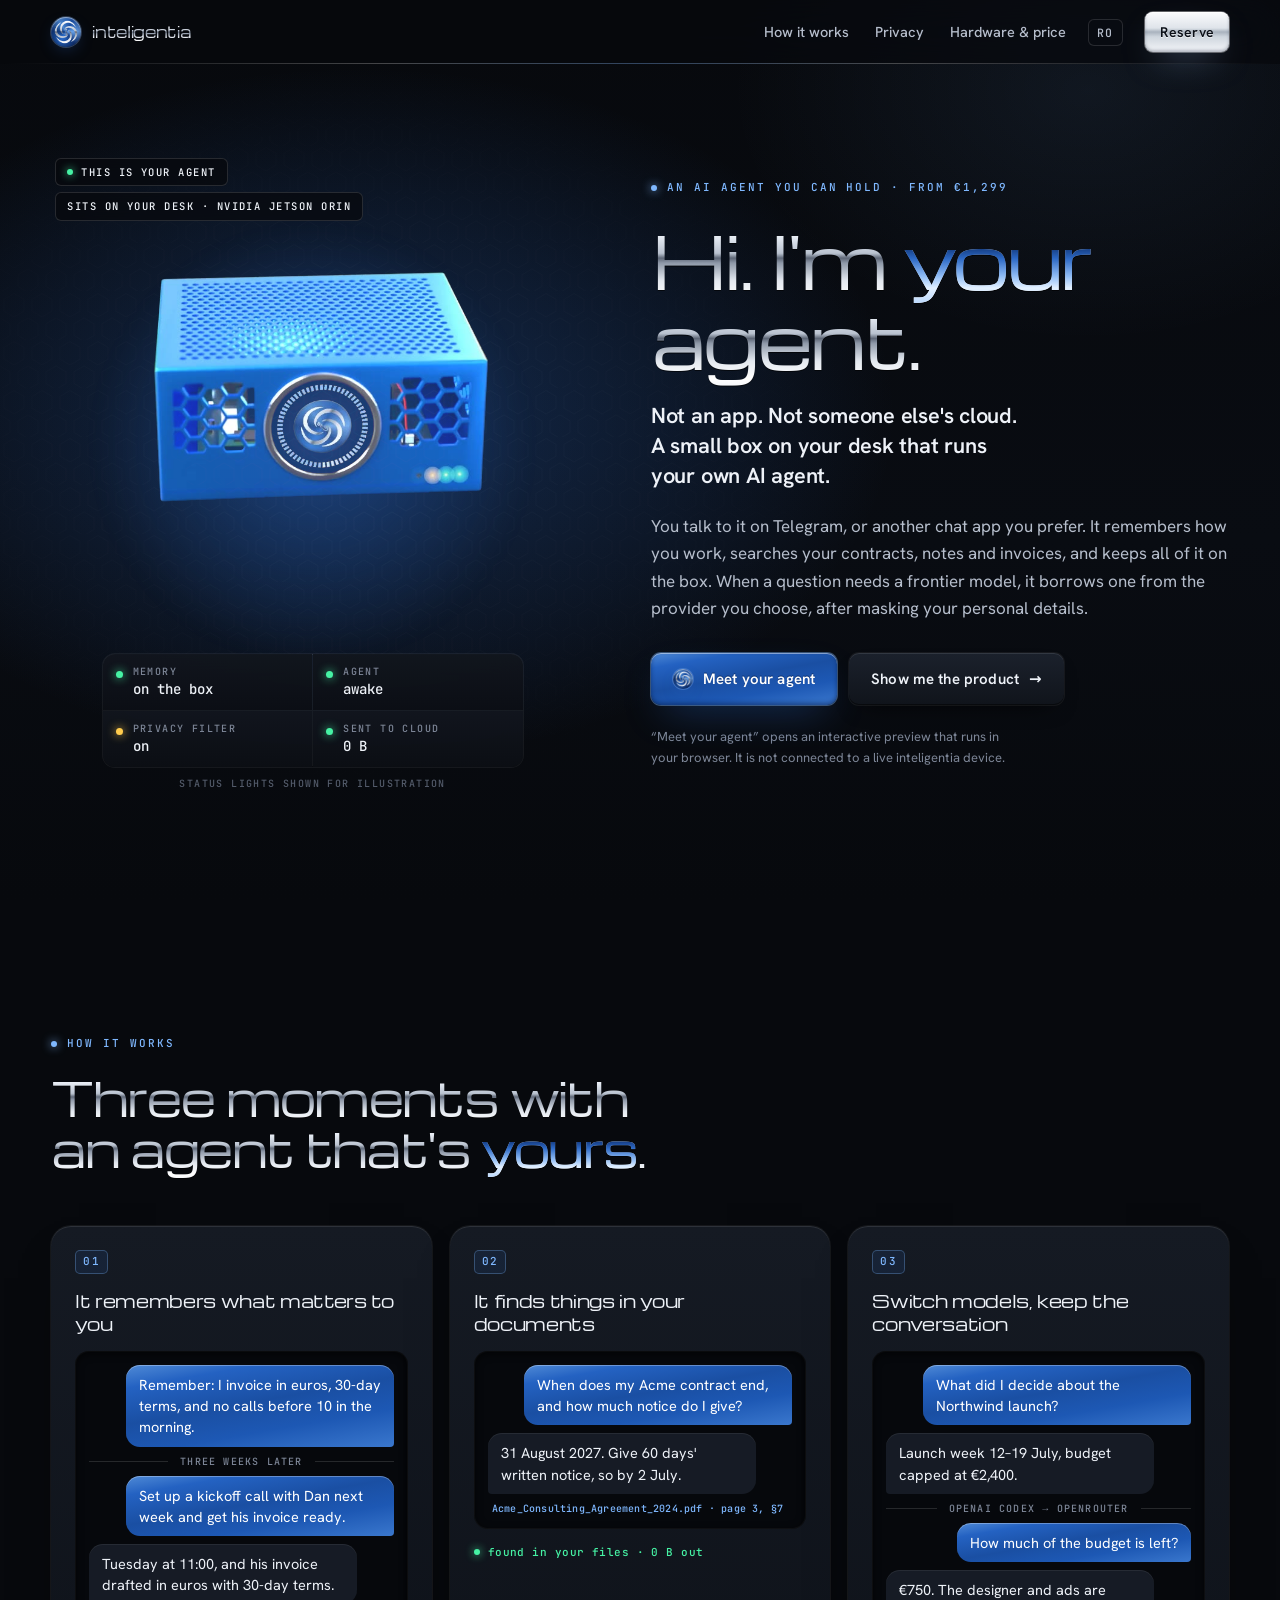
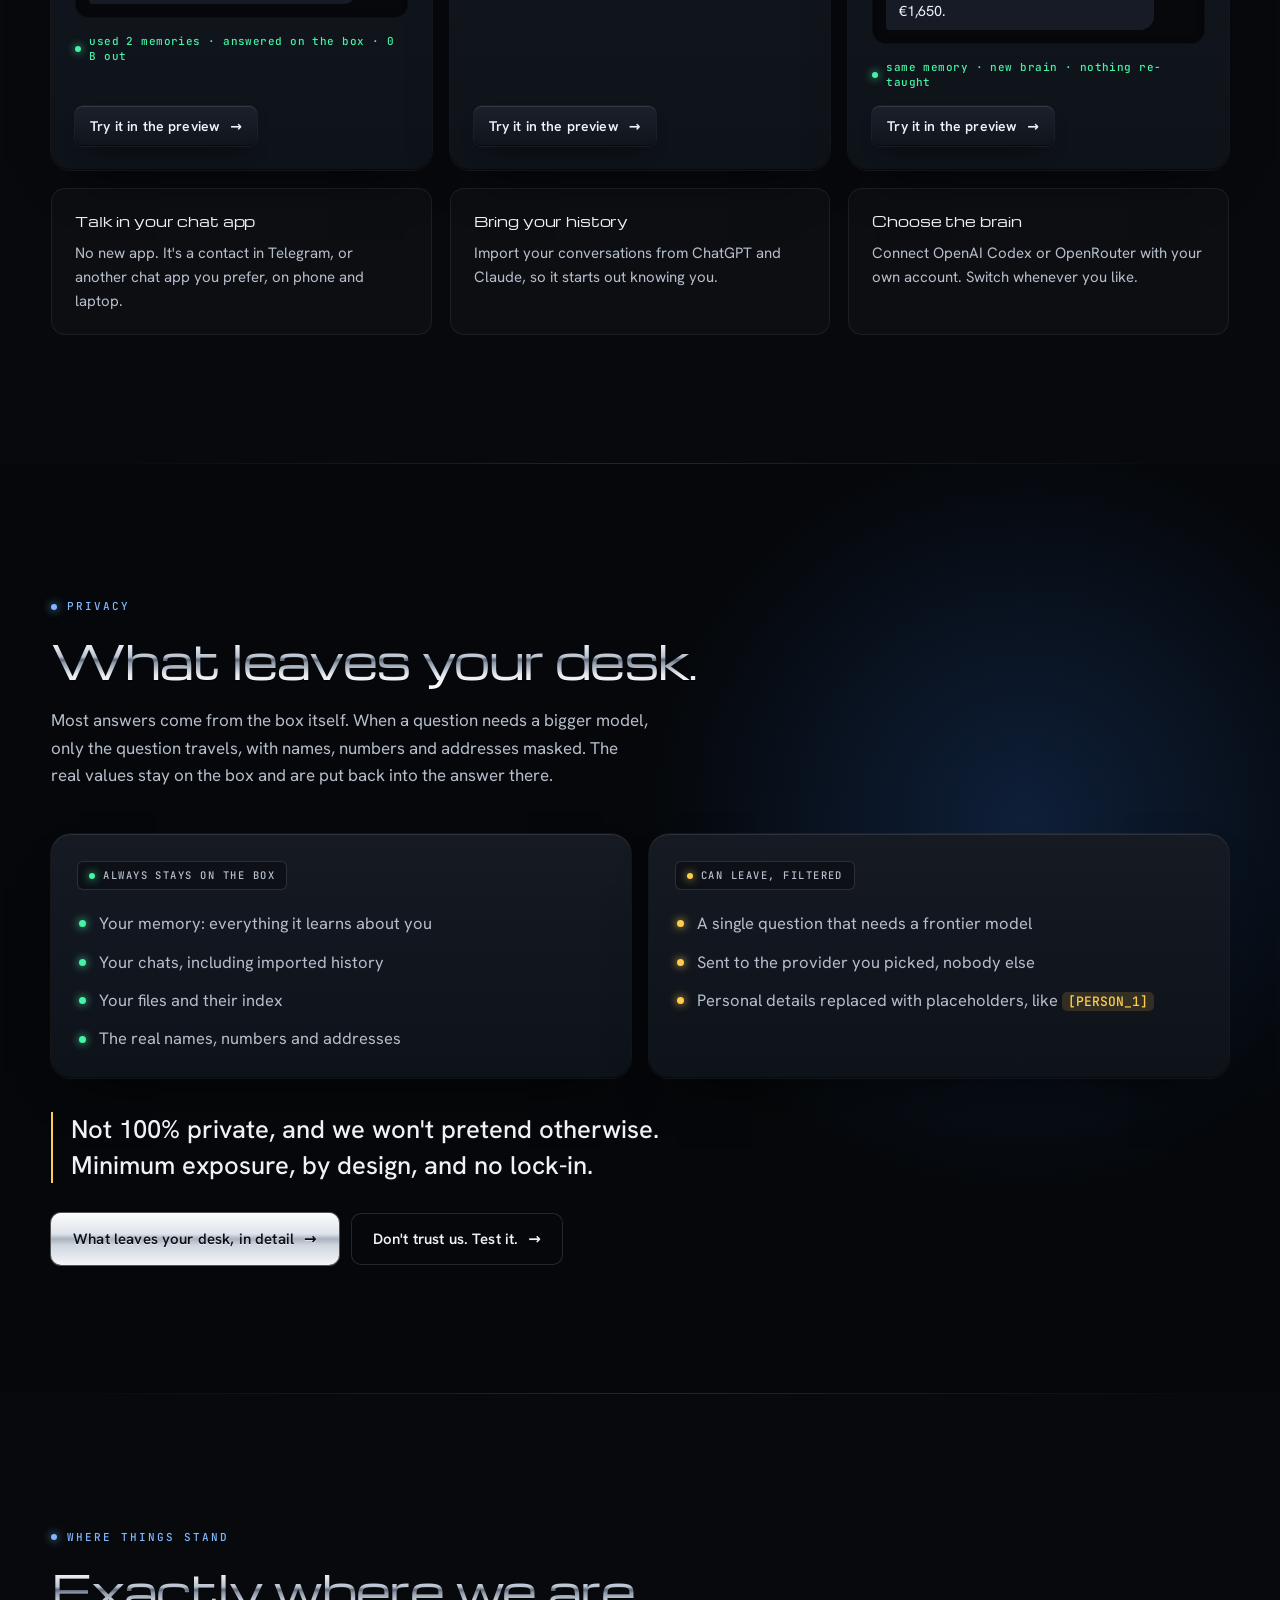
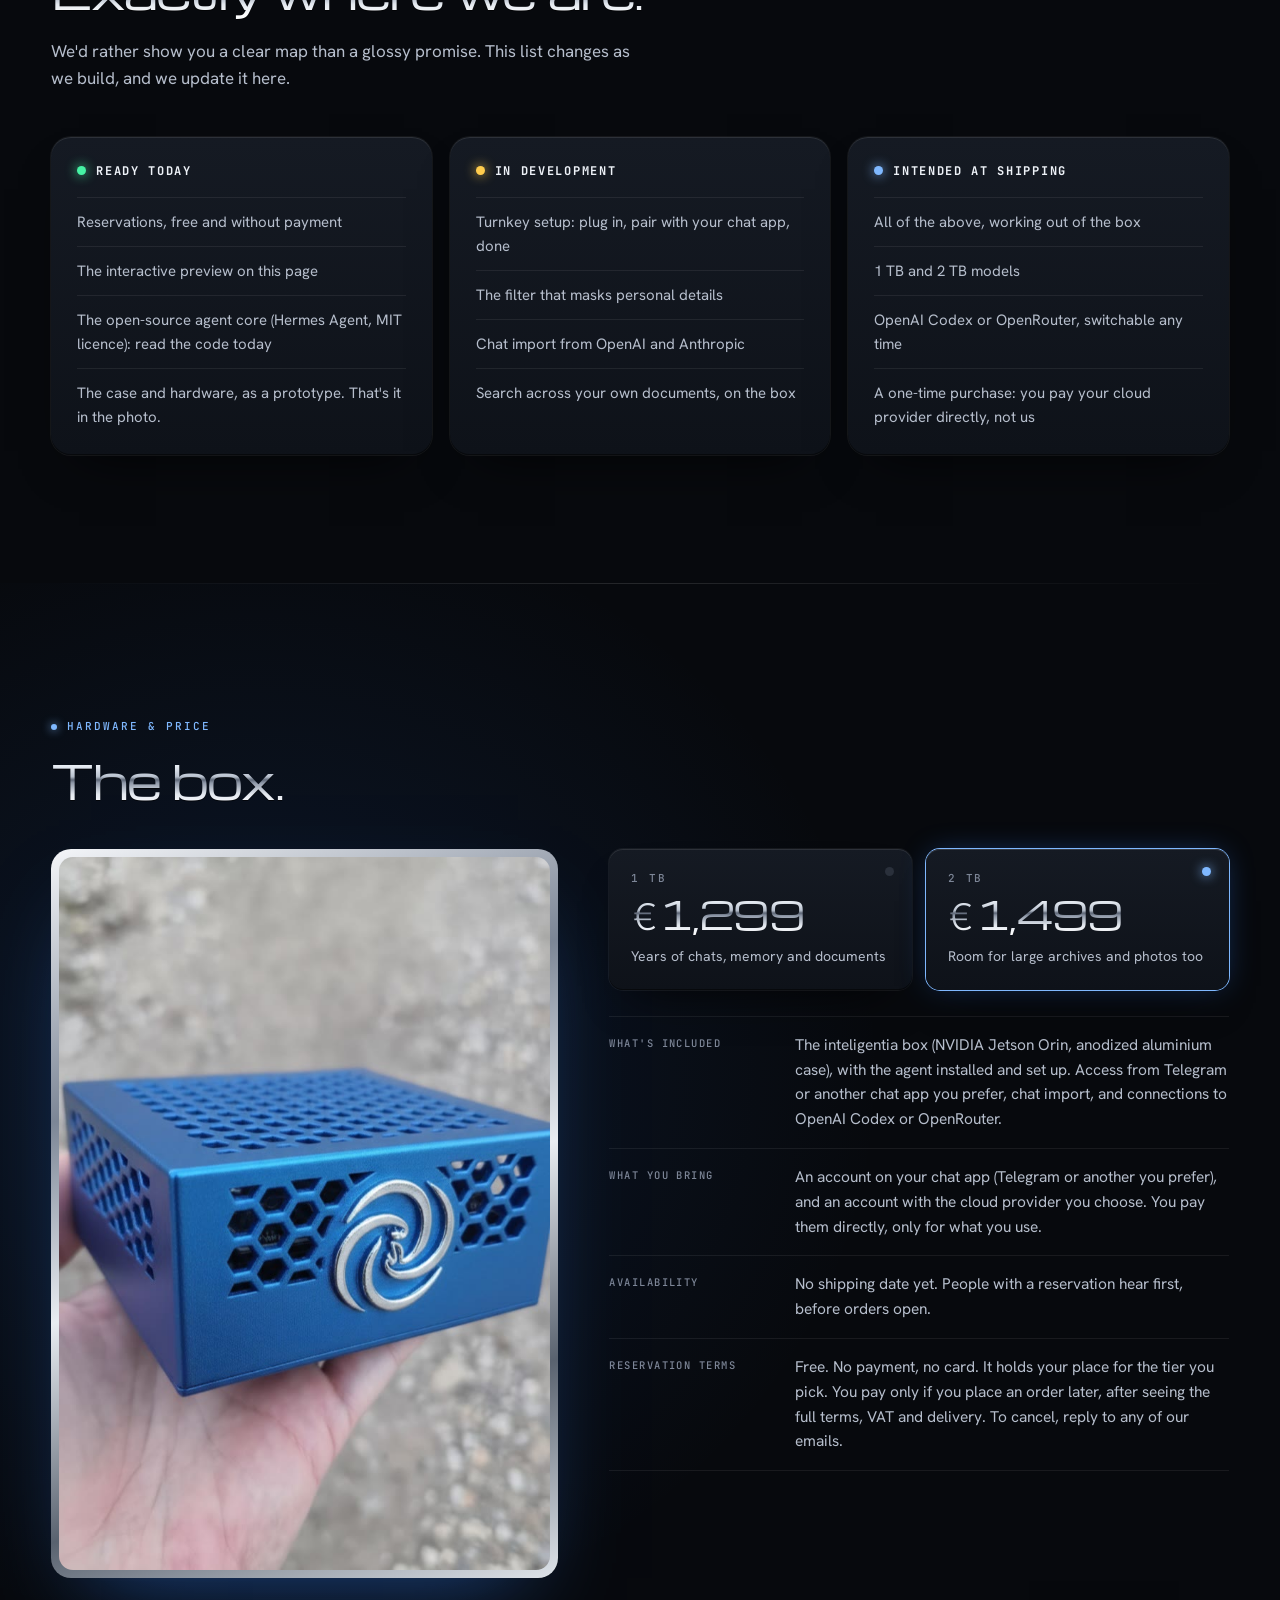
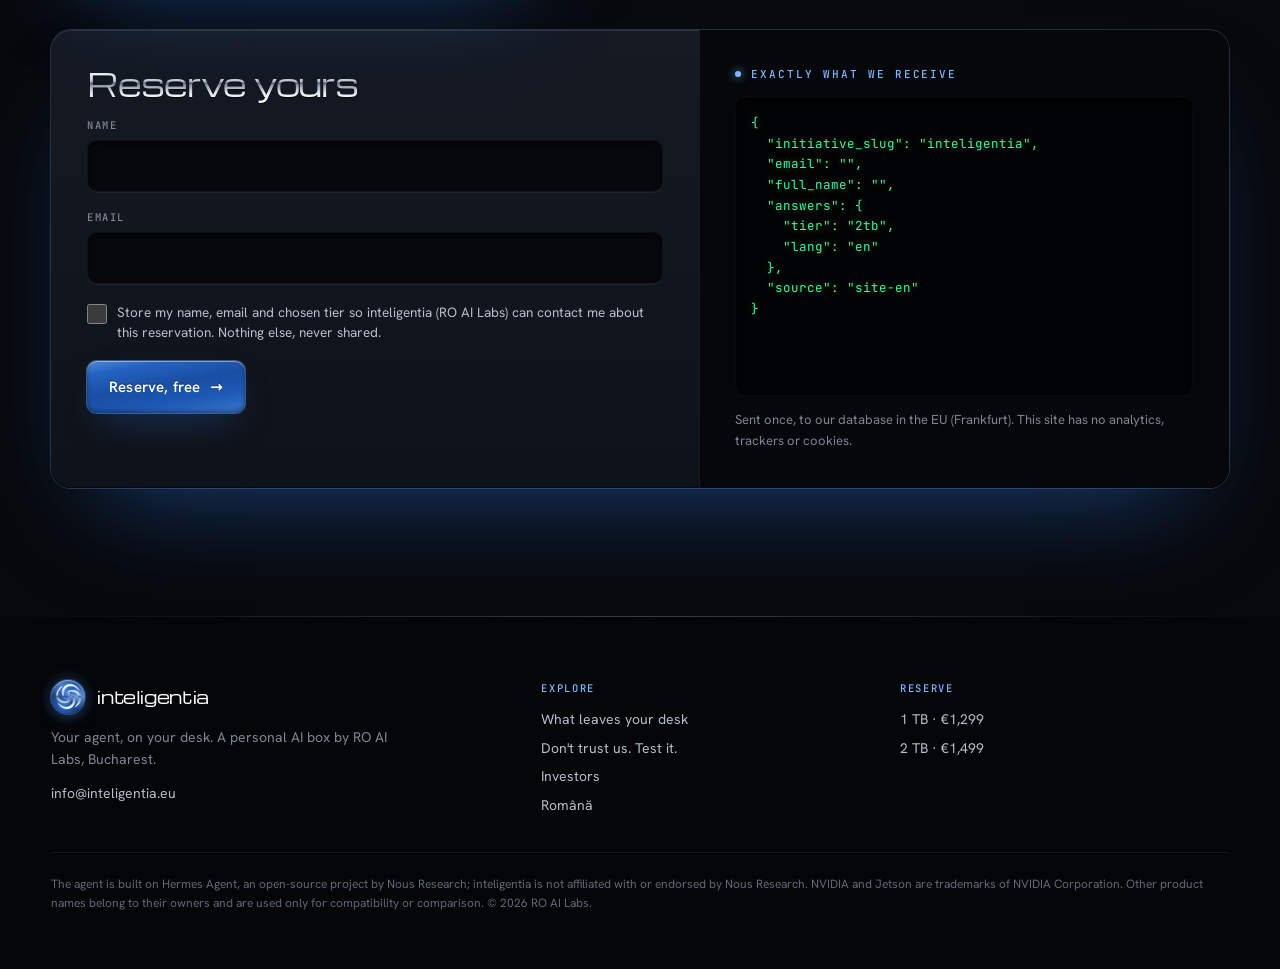
==== index.html @ cce637b4 "Hero: smooth looping video of the box instead of an image sequence The frame player was choppy. The " ====
<!DOCTYPE html>
<html lang="en">
<head>
<meta charset="UTF-8">
<meta name="viewport" content="width=device-width, initial-scale=1, interactive-widget=resizes-content">
<title>inteligentia · Your own AI agent, on your desk</title>
<meta name="description" content="A personal AI agent running on a small computer on your desk. Your memory, chats and work files stay with you; hard questions go to the cloud model you choose, with personal details masked first. From €1,299.">
<link rel="canonical" href="https://inteligentia.eu/">
<link rel="alternate" hreflang="en" href="https://inteligentia.eu/">
<link rel="alternate" hreflang="ro" href="https://inteligentia.eu/index-ro.html">
<meta property="og:title" content="inteligentia · Your own AI agent, on your desk">
<meta property="og:description" content="A personal AI agent running on a small computer on your desk. Memory, chats and work files stay with you.">
<meta property="og:image" content="https://inteligentia.eu/assets/img/og-box.jpg">
<meta property="og:type" content="website">
<meta name="theme-color" content="#07090d">
<script>try{if(!matchMedia("(prefers-reduced-motion: reduce)").matches){var d=document.documentElement;d.classList.add("booting");setTimeout(function(){if(d.classList.contains("booting")){d.classList.remove("booting");d.classList.add("lit","booted")}},5000)}}catch(e){}</script>
<link rel="icon" href="assets/img/icon-192.png">
<link rel="apple-touch-icon" href="assets/img/icon-192.png">
<link rel="stylesheet" href="assets/css/fonts.css">
<link rel="stylesheet" href="assets/css/site.css">
<link rel="stylesheet" href="assets/css/agent.css">
</head>
<body data-page="home">
<a class="skip" href="#main">Skip to content</a>

<header class="hud-top">
  <a class="brand" href="index.html" aria-label="inteligentia home"><span class="orb" aria-hidden="true"></span><span>inteligentia</span></a>
  <nav class="nav" aria-label="Main">
    <div class="nav-links">
      <a class="link" href="#how">How it works</a>
      <a class="link" href="#privacy">Privacy</a>
      <a class="link" href="#hardware">Hardware &amp; price</a>
    </div>
    <a class="link lang" href="index-ro.html" hreflang="ro" lang="ro">RO</a>
    <a class="btn primary sm" href="#reserve">Reserve</a>
  </nav>
</header>

<main id="main">

  <!-- ============ opening ============ -->
  <section class="hero" aria-labelledby="hero-title">
    <div class="wrap hero-grid">
      <figure class="unit">
        <div class="render" id="box3d">
          <img class="poster" src="assets/render/box-poster.jpg" alt="Rendering of the inteligentia box: a blue aluminium case with hexagonal vents, the computer board, heatsink and fan visible inside, and a round glass dial with the spiral logo on the front." width="864" height="864" fetchpriority="high">
          <video class="loop" src="assets/render/box.mp4" poster="assets/render/box-poster.jpg" autoplay muted loop playsinline preload="auto" aria-hidden="true" tabindex="-1"></video>
          <p class="pin"><span class="tag local">This is your agent</span><span class="tag plain">Sits on your desk · NVIDIA Jetson Orin</span></p>
        </div>
        <figcaption class="console">
          <ul class="readout" id="readout" aria-label="How the box runs">
            <li><span>memory</span><b>on the box</b></li>
            <li><span>agent</span><b>awake</b></li>
            <li><span>privacy filter</span><b>on</b></li>
            <li><span>sent to cloud</span><b>0 B</b></li>
          </ul>
          <p class="console-note">Status lights shown for illustration</p>
        </figcaption>
      </figure>
      <div class="hero-copy">
        <p class="kicker">An AI agent you can hold · from €1,299</p>
        <h1 id="hero-title" class="d d-xl">Hi. I'm <em>your</em> agent.</h1>
        <p class="category">Not an app. Not someone else's cloud. A small box on your desk that runs your own AI agent.</p>
        <p class="lede">You talk to it on Telegram, or another chat app you prefer. It remembers how you work, searches your contracts, notes and invoices, and keeps all of it on the box. When a question needs a frontier model, it borrows one from the provider you choose, after masking your personal details.</p>
        <div class="paths">
          <a class="btn glow" href="#agent" data-open-agent><span class="orb xs" aria-hidden="true"></span>Meet your agent</a>
          <a class="btn" href="#hardware">Show me the product <span class="arr">→</span></a>
        </div>
        <p class="fine-note">“Meet your agent” opens an interactive preview that runs in your browser. It is not connected to a live inteligentia device.</p>
      </div>
    </div>
  </section>

  <!-- ============ how it works: three moments ============ -->
  <section class="block" id="how" aria-labelledby="how-title">
    <div class="wrap">
      <p class="kicker">How it works</p>
      <h2 id="how-title" class="d d-l">Three moments with an agent that's <em>yours</em>.</h2>

      <div class="moments">
        <article class="moment rv">
          <span class="num">01</span>
          <h3>It remembers what matters to you</h3>
          <div class="mini">
            <p class="me">Remember: I invoice in euros, 30-day terms, and no calls before 10 in the morning.</p>
            <p class="gap">three weeks later</p>
            <p class="me">Set up a kickoff call with Dan next week and get his invoice ready.</p>
            <p class="ag">Tuesday at 11:00, and his invoice drafted in euros with 30-day terms.</p>
          </div>
          <p class="tele">used 2 memories · answered on the box · 0 B out</p>
          <button class="btn sm" type="button" data-open-agent data-moment="remember">Try it in the preview <span class="arr">→</span></button>
        </article>

        <article class="moment rv">
          <span class="num">02</span>
          <h3>It finds things in your documents</h3>
          <div class="mini">
            <p class="me">When does my Acme contract end, and how much notice do I give?</p>
            <p class="ag">31 August 2027. Give 60 days' written notice, so by 2 July.</p>
            <p class="src">Acme_Consulting_Agreement_2024.pdf · page 3, §7</p>
          </div>
          <p class="tele">found in your files · 0 B out</p>
          <button class="btn sm" type="button" data-open-agent data-moment="find">Try it in the preview <span class="arr">→</span></button>
        </article>

        <article class="moment rv">
          <span class="num">03</span>
          <h3>Switch models, keep the conversation</h3>
          <div class="mini">
            <p class="me">What did I decide about the Northwind launch?</p>
            <p class="ag">Launch week 12–19 July, budget capped at €2,400.</p>
            <p class="gap">OpenAI Codex → OpenRouter</p>
            <p class="me">How much of the budget is left?</p>
            <p class="ag">€750. The designer and ads are €1,650.</p>
          </div>
          <p class="tele">same memory · new brain · nothing re-taught</p>
          <button class="btn sm" type="button" data-open-agent data-moment="continue">Try it in the preview <span class="arr">→</span></button>
        </article>
      </div>

      <div class="facts rv">
        <div><b>Talk in your chat app</b><p>No new app. It's a contact in Telegram, or another chat app you prefer, on phone and laptop.</p></div>
        <div><b>Bring your history</b><p>Import your conversations from ChatGPT and Claude, so it starts out knowing you.</p></div>
        <div><b>Choose the brain</b><p>Connect OpenAI Codex or OpenRouter with your own account. Switch whenever you like.</p></div>
      </div>
    </div>
  </section>

  <!-- ============ privacy ============ -->
  <section class="block night hex" id="privacy" aria-labelledby="privacy-title">
    <div class="wrap">
      <p class="kicker">Privacy</p>
      <h2 id="privacy-title" class="d d-l">What leaves your desk.</h2>
      <p class="lede">Most answers come from the box itself. When a question needs a bigger model, only the question travels, with names, numbers and addresses masked. The real values stay on the box and are put back into the answer there.</p>

      <div class="lanes2 rv">
        <div class="lane">
          <span class="tag local">Always stays on the box</span>
          <ul>
            <li>Your memory: everything it learns about you</li>
            <li>Your chats, including imported history</li>
            <li>Your files and their index</li>
            <li>The real names, numbers and addresses</li>
          </ul>
        </div>
        <div class="lane">
          <span class="tag filter">Can leave, filtered</span>
          <ul>
            <li>A single question that needs a frontier model</li>
            <li>Sent to the provider you picked, nobody else</li>
            <li>Personal details replaced with placeholders, like <code>[PERSON_1]</code></li>
          </ul>
        </div>
      </div>
      <p class="honest-line">Not 100% private, and we won't pretend otherwise. Minimum exposure, by design, and no lock-in.</p>
      <div class="paths">
        <a class="btn on-dark" href="security.html">What leaves your desk, in detail <span class="arr">→</span></a>
        <a class="btn ghost on-dark" href="proof.html">Don't trust us. Test it. <span class="arr">→</span></a>
      </div>
    </div>
  </section>

  <!-- ============ where things stand ============ -->
  <section class="block" id="status" aria-labelledby="status-title">
    <div class="wrap">
      <p class="kicker">Where things stand</p>
      <h2 id="status-title" class="d d-l">Exactly where we are.</h2>
      <p class="lede">We'd rather show you a clear map than a glossy promise. This list changes as we build, and we update it here.</p>
      <div class="status rv">
        <div class="col now">
          <h3><span class="dot"></span>Ready today</h3>
          <ul>
            <li>Reservations, free and without payment</li>
            <li>The interactive preview on this page</li>
            <li>The open-source agent core (Hermes Agent, MIT licence): read the code today</li>
            <li>The case and hardware, as a prototype. That's it in the photo.</li>
          </ul>
        </div>
        <div class="col dev">
          <h3><span class="dot"></span>In development</h3>
          <ul>
            <li>Turnkey setup: plug in, pair with your chat app, done</li>
            <li>The filter that masks personal details</li>
            <li>Chat import from OpenAI and Anthropic</li>
            <li>Search across your own documents, on the box</li>
          </ul>
        </div>
        <div class="col ship">
          <h3><span class="dot"></span>Intended at shipping</h3>
          <ul>
            <li>All of the above, working out of the box</li>
            <li>1 TB and 2 TB models</li>
            <li>OpenAI Codex or OpenRouter, switchable any time</li>
            <li>A one-time purchase: you pay your cloud provider directly, not us</li>
          </ul>
        </div>
      </div>
    </div>
  </section>

  <!-- ============ hardware, price, reservation ============ -->
  <section class="block product" id="hardware" aria-labelledby="hw-title">
    <div class="wrap">
      <p class="kicker">Hardware &amp; price</p>
      <h2 id="hw-title" class="d d-l">The box.</h2>

      <div class="buy">
        <figure class="buy-photo">
          <img src="assets/img/box.jpg" alt="The inteligentia box: anodized blue aluminium, hexagonal vents, silver spiral logo, about the size of a hand." width="689" height="1000" loading="lazy">
        </figure>

        <div class="buy-info">
          <div class="tiers" role="radiogroup" aria-label="Choose storage">
            <button class="tier" type="button" role="radio" data-tier="1tb" aria-checked="false">
              <span class="cap">1 TB</span><span class="price"><i>€</i>1,299</span><span class="sub">Years of chats, memory and documents</span>
            </button>
            <button class="tier" type="button" role="radio" data-tier="2tb" aria-checked="true">
              <span class="cap">2 TB</span><span class="price"><i>€</i>1,499</span><span class="sub">Room for large archives and photos too</span>
            </button>
          </div>

          <dl class="facts-list">
            <div><dt>What's included</dt><dd>The inteligentia box (NVIDIA Jetson Orin, anodized aluminium case), with the agent installed and set up. Access from Telegram or another chat app you prefer, chat import, and connections to OpenAI Codex or OpenRouter.</dd></div>
            <div><dt>What you bring</dt><dd>An account on your chat app (Telegram or another you prefer), and an account with the cloud provider you choose. You pay them directly, only for what you use.</dd></div>
            <div><dt>Availability</dt><dd>No shipping date yet. People with a reservation hear first, before orders open.</dd></div>
            <div><dt>Reservation terms</dt><dd>Free. No payment, no card. It holds your place for the tier you pick. You pay only if you place an order later, after seeing the full terms, VAT and delivery. To cancel, reply to any of our emails.</dd></div>
          </dl>
        </div>
      </div>

      <div class="reserve-card" id="reserve">
        <form id="reserve-form" class="reserve-form" novalidate
          data-need="Please add your name, a valid email, and tick the box."
          data-sending="Sending…"
          data-done-title="You're on the list."
          data-ok="Thank you, {n}. We'll email you before orders open."
          data-dup="{n}, you were already on the list. Nothing changed, nothing duplicated."
          data-err="That didn't go through. Please try again, or email info@inteligentia.eu.">
          <h3 class="d d-m">Reserve yours</h3>
          <div class="field"><label for="f-name">Name</label><input id="f-name" name="name" autocomplete="name" maxlength="120" required></div>
          <div class="field"><label for="f-email">Email</label><input id="f-email" name="email" type="email" autocomplete="email" inputmode="email" required></div>
          <label class="check"><input id="f-consent" type="checkbox" required> <span>Store my name, email and chosen tier so inteligentia (RO AI Labs) can contact me about this reservation. Nothing else, never shared.</span></label>
          <div class="hp" aria-hidden="true"><label for="f-web">Website</label><input id="f-web" tabindex="-1" autocomplete="off"></div>
          <button class="btn glow" id="f-submit" type="submit">Reserve, free <span class="arr">→</span></button>
          <p class="form-msg" id="form-msg" role="status" aria-live="polite"></p>
        </form>
        <aside class="ledger" aria-label="Exactly what this form sends">
          <p class="kicker">Exactly what we receive</p>
          <pre id="payload"></pre>
          <p class="dest">Sent once, to our database in the EU (Frankfurt). This site has no analytics, trackers or cookies.</p>
        </aside>
      </div>
    </div>
  </section>
</main>

<footer class="foot">
  <div class="wrap">
    <div>
      <div class="brandline"><span class="orb" aria-hidden="true"></span> inteligentia</div>
      <p style="margin-top:12px;max-width:44ch">Your agent, on your desk. A personal AI box by RO AI Labs, Bucharest.</p>
      <p style="margin-top:12px"><a href="mailto:info@inteligentia.eu">info@inteligentia.eu</a></p>
    </div>
    <div>
      <h4>Explore</h4>
      <a href="security.html">What leaves your desk</a>
      <a href="proof.html">Don't trust us. Test it.</a>
      <a href="investors.html">Investors</a>
      <a href="index-ro.html" hreflang="ro" lang="ro">Română</a>
    </div>
    <div>
      <h4>Reserve</h4>
      <a href="#reserve">1 TB · €1,299</a>
      <a href="#reserve">2 TB · €1,499</a>
    </div>
    <p class="legal">The agent is built on Hermes Agent, an open-source project by Nous Research; inteligentia is not affiliated with or endorsed by Nous Research. NVIDIA and Jetson are trademarks of NVIDIA Corporation. Other product names belong to their owners and are used only for compatibility or comparison. © 2026 RO AI Labs.</p>
  </div>
</footer>

<!-- ============ the interactive preview ============ -->
<div class="agent-layer" id="agent" role="dialog" aria-modal="true" aria-labelledby="agent-title" hidden>
  <div class="boot" id="boot" hidden><div class="boot-inner"><span class="orb xl think" aria-hidden="true"></span><pre id="boot-log"></pre></div><p class="skip-hint">Tap to skip</p></div>

  <header class="agent-bar">
    <div class="who">
      <span class="orb" id="agent-orb" aria-hidden="true"></span>
      <div><b id="agent-title">Your agent</b><small>Preview · not a live device</small></div>
    </div>
    <div class="bar-meta">
      <button class="chip" id="mem-toggle" type="button" aria-controls="rail" aria-expanded="false">Memory <b>0</b></button>
      <button class="close" id="agent-close" type="button" aria-label="Close the preview">✕</button>
    </div>
    <nav class="agent-nav" aria-label="Leave the preview">
      <a href="#how" data-nav>How it works</a>
      <a href="#privacy" data-nav>Privacy</a>
      <a href="#hardware" data-nav>Hardware &amp; price</a>
      <a href="#reserve" data-nav class="go">Reserve</a>
    </nav>
  </header>

  <div class="agent-scroll" id="agent-scroll">
    <div class="stage">
      <div class="convo" id="log" role="log" aria-live="polite" aria-label="Conversation with the preview agent"></div>
      <aside class="rail" id="rail" aria-label="What the preview remembers">
        <div class="panel">
          <div class="ph"><span>Memory · this browser only</span><b id="mem-count">0</b></div>
          <ol id="mem-list"></ol>
          <div class="pf">Kept in your browser's local storage. We never receive it.<br><button type="button" id="mem-forget">Forget everything</button></div>
        </div>
      </aside>
    </div>
  </div>

  <form class="composer" id="composer" autocomplete="off">
    <div class="inner">
      <div class="preview" id="preview" aria-live="polite"></div>
      <div class="chips" id="chips" aria-label="Suggested topics"></div>
      <div class="row">
        <label for="say" class="sr">Message the preview agent</label>
        <input id="say" name="say" type="text" maxlength="400" enterkeyhint="send" placeholder="Ask about inteligentia, or type anything…">
        <button class="send" type="submit" aria-label="Send">↑</button>
      </div>
      <div class="foot-row">
        <p class="how-note">Scripted preview: pick a topic, or type anything to see how a real box would route it.</p>
        <span class="tele-chip" id="exp-chip" role="status" title="Demo telemetry: how much this preview would have sent to a cloud model">Demo telemetry · sent to cloud <b id="exp-bytes">0 B</b></span>
      </div>
    </div>
  </form>
</div>

<template id="tpl-hardware">
  <div class="hw-mini">
    <img src="assets/img/box.jpg" alt="" width="689" height="1000">
    <div>
      <p class="kicker">inteligentia</p>
      <p class="hw-p"><b>1 TB</b> <i>€</i>1,299 <span>·</span> <b>2 TB</b> <i>€</i>1,499</p>
      <p>NVIDIA Jetson Orin in an anodized aluminium case, about the size of a hand. The agent comes installed. Reserving is free.</p>
    </div>
  </div>
</template>

<noscript><style>.rv { opacity: 1; transform: none; } [data-open-agent] { display: none; }</style></noscript>
<script src="assets/js/strings.js" defer></script>
<script src="assets/js/agent.js" defer></script>
<script>/* hero loop: the still shows until the video is actually playing; reduced motion keeps the still */
document.querySelectorAll("video.loop").forEach((v) => {
  if (matchMedia("(prefers-reduced-motion: reduce)").matches) { v.removeAttribute("autoplay"); v.pause(); v.hidden = true; return; }
  const on = () => v.parentElement.classList.add("playing");
  if (!v.paused && v.readyState > 2) on(); else v.addEventListener("playing", on, { once: true });
});</script>
</body>
</html>
---- assets/css/fonts.css ----
/* Self-hosted (SIL Open Font License): Michroma, Hanken Grotesk, JetBrains Mono */
@font-face {
  font-family: 'Michroma';
  font-style: normal;
  font-weight: 400;
  font-display: swap;
  src: url(../fonts/Michroma-latin-ext.woff2) format('woff2');
  unicode-range: U+0100-02BA, U+02BD-02C5, U+02C7-02CC, U+02CE-02D7, U+02DD-02FF, U+0304, U+0308, U+0329, U+1D00-1DBF, U+1E00-1E9F, U+1EF2-1EFF, U+2020, U+20A0-20AB, U+20AD-20C4, U+2113, U+2C60-2C7F, U+A720-A7FF;
}
@font-face {
  font-family: 'Michroma';
  font-style: normal;
  font-weight: 400;
  font-display: swap;
  src: url(../fonts/Michroma-latin.woff2) format('woff2');
  unicode-range: U+0000-00FF, U+0131, U+0152-0153, U+02BB-02BC, U+02C6, U+02DA, U+02DC, U+0304, U+0308, U+0329, U+2000-206F, U+20AC, U+2122, U+2191, U+2193, U+2212, U+2215, U+FEFF, U+FFFD;
}
@font-face {
  font-family: 'Hanken Grotesk';
  font-style: normal;
  font-weight: 300 700;
  font-display: swap;
  src: url(../fonts/HankenGrotesk-latin-ext.woff2) format('woff2');
  unicode-range: U+0100-02BA, U+02BD-02C5, U+02C7-02CC, U+02CE-02D7, U+02DD-02FF, U+0304, U+0308, U+0329, U+1D00-1DBF, U+1E00-1E9F, U+1EF2-1EFF, U+2020, U+20A0-20AB, U+20AD-20C4, U+2113, U+2C60-2C7F, U+A720-A7FF;
}
@font-face {
  font-family: 'Hanken Grotesk';
  font-style: normal;
  font-weight: 300 700;
  font-display: swap;
  src: url(../fonts/HankenGrotesk-latin.woff2) format('woff2');
  unicode-range: U+0000-00FF, U+0131, U+0152-0153, U+02BB-02BC, U+02C6, U+02DA, U+02DC, U+0304, U+0308, U+0329, U+2000-206F, U+20AC, U+2122, U+2191, U+2193, U+2212, U+2215, U+FEFF, U+FFFD;
}
@font-face {
  font-family: 'JetBrains Mono';
  font-style: normal;
  font-weight: 400;
  font-display: swap;
  src: url(../fonts/JetBrainsMono-400-latin-ext.woff2) format('woff2');
  unicode-range: U+0100-02BA, U+02BD-02C5, U+02C7-02CC, U+02CE-02D7, U+02DD-02FF, U+0304, U+0308, U+0329, U+1D00-1DBF, U+1E00-1E9F, U+1EF2-1EFF, U+2020, U+20A0-20AB, U+20AD-20C4, U+2113, U+2C60-2C7F, U+A720-A7FF;
}
@font-face {
  font-family: 'JetBrains Mono';
  font-style: normal;
  font-weight: 400;
  font-display: swap;
  src: url(../fonts/JetBrainsMono-400-latin.woff2) format('woff2');
  unicode-range: U+0000-00FF, U+0131, U+0152-0153, U+02BB-02BC, U+02C6, U+02DA, U+02DC, U+0304, U+0308, U+0329, U+2000-206F, U+20AC, U+2122, U+2191, U+2193, U+2212, U+2215, U+FEFF, U+FFFD;
}
@font-face {
  font-family: 'JetBrains Mono';
  font-style: normal;
  font-weight: 500;
  font-display: swap;
  src: url(../fonts/JetBrainsMono-500-latin-ext.woff2) format('woff2');
  unicode-range: U+0100-02BA, U+02BD-02C5, U+02C7-02CC, U+02CE-02D7, U+02DD-02FF, U+0304, U+0308, U+0329, U+1D00-1DBF, U+1E00-1E9F, U+1EF2-1EFF, U+2020, U+20A0-20AB, U+20AD-20C4, U+2113, U+2C60-2C7F, U+A720-A7FF;
}
@font-face {
  font-family: 'JetBrains Mono';
  font-style: normal;
  font-weight: 500;
  font-display: swap;
  src: url(../fonts/JetBrainsMono-500-latin.woff2) format('woff2');
  unicode-range: U+0000-00FF, U+0131, U+0152-0153, U+02BB-02BC, U+02C6, U+02DA, U+02DC, U+0304, U+0308, U+0329, U+2000-206F, U+20AC, U+2122, U+2191, U+2193, U+2212, U+2215, U+FEFF, U+FFFD;
}
@font-face {
  font-family: 'JetBrains Mono';
  font-style: normal;
  font-weight: 700;
  font-display: swap;
  src: url(../fonts/JetBrainsMono-700-latin-ext.woff2) format('woff2');
  unicode-range: U+0100-02BA, U+02BD-02C5, U+02C7-02CC, U+02CE-02D7, U+02DD-02FF, U+0304, U+0308, U+0329, U+1D00-1DBF, U+1E00-1E9F, U+1EF2-1EFF, U+2020, U+20A0-20AB, U+20AD-20C4, U+2113, U+2C60-2C7F, U+A720-A7FF;
}
@font-face {
  font-family: 'JetBrains Mono';
  font-style: normal;
  font-weight: 700;
  font-display: swap;
  src: url(../fonts/JetBrainsMono-700-latin.woff2) format('woff2');
  unicode-range: U+0000-00FF, U+0131, U+0152-0153, U+02BB-02BC, U+02C6, U+02DA, U+02DC, U+0304, U+0308, U+0329, U+2000-206F, U+20AC, U+2122, U+2191, U+2193, U+2212, U+2215, U+FEFF, U+FFFD;
}
@font-face {
  font-family: 'JetBrains Mono';
  font-style: normal;
  font-weight: 800;
  font-display: swap;
  src: url(../fonts/JetBrainsMono-800-latin-ext.woff2) format('woff2');
  unicode-range: U+0100-02BA, U+02BD-02C5, U+02C7-02CC, U+02CE-02D7, U+02DD-02FF, U+0304, U+0308, U+0329, U+1D00-1DBF, U+1E00-1E9F, U+1EF2-1EFF, U+2020, U+20A0-20AB, U+20AD-20C4, U+2113, U+2C60-2C7F, U+A720-A7FF;
}
@font-face {
  font-family: 'JetBrains Mono';
  font-style: normal;
  font-weight: 800;
  font-display: swap;
  src: url(../fonts/JetBrainsMono-800-latin.woff2) format('woff2');
  unicode-range: U+0000-00FF, U+0131, U+0152-0153, U+02BB-02BC, U+02C6, U+02DA, U+02DC, U+0304, U+0308, U+0329, U+2000-206F, U+20AC, U+2122, U+2191, U+2193, U+2212, U+2215, U+FEFF, U+FFFD;
}
---- assets/css/site.css ----
/* ================================================================
   INTELIGENTIA · "Chrome"
   The site is the device, switched on. Graphite dark like the inside
   of the case, liquid-chrome lettering like the spiral on its face,
   anodized cobalt for anything you touch, and status LEDs for the
   honest numbers. Michroma (engraved), Hanken Grotesk (voice),
   JetBrains Mono (the machine).
   ================================================================ */

:root {
  --bg: #07090d;
  --bg-2: #0b0e14;
  --bg-3: #10141c;
  --ink: #eef2f8;
  --ink-2: #b6becc;
  --muted: #7d8697;
  --hair: rgba(255, 255, 255, .07);
  --hair-2: rgba(255, 255, 255, .13);

  /* the case: anodized cobalt, sampled from the real box */
  --case: #1e5bb8;
  --case-hi: #4a86cf;
  --case-lo: #133f86;
  --blue: #5e9cf0;
  --electric: #7fb8ff;
  --glow: rgba(46, 116, 222, .45);

  /* LEDs */
  --led: #46f2a4;
  --amber: #ffcc4d;
  --alarm: #ff5a5f;

  /* metals */
  --chrome: linear-gradient(180deg, #ffffff 0%, #e9eef5 22%, #b9c2cf 44%, #5d6676 50%, #8e98a8 56%, #e3e8ef 78%, #ffffff 100%);
  --chrome-blue: linear-gradient(180deg, #e4f1ff 0%, #a9cdfb 30%, #4a86cf 48%, #163f86 52%, #2c68c4 64%, #8fbcf5 86%, #dcecff 100%);
  --steel: linear-gradient(180deg, #fbfcfd 0%, #dfe4ea 40%, #a9b2be 50%, #cfd6de 62%, #f4f6f9 100%);
  --anod: linear-gradient(170deg, #4f8ad6 0%, #2462c2 18%, #1a4fa3 46%, #1d58b4 70%, #3a77cd 100%);
  --panel: linear-gradient(180deg, #151a23 0%, #0e1219 100%);
  --edge: inset 0 1px 0 rgba(255, 255, 255, .10), inset 0 -1px 0 rgba(0, 0, 0, .5), 0 0 0 1px rgba(255, 255, 255, .06);
  --sh: 0 24px 50px -28px rgba(0, 0, 0, .9);

  /* legacy aliases */
  --night: #05070a;
  --sky: var(--electric);
  --surface: #121720;
  --line: var(--hair-2);

  --r-sm: 8px;
  --r: 14px;
  --r-lg: 20px;
  --ease: cubic-bezier(.2, .8, .2, 1);

  --display: "Michroma", "Eurostile", "Microgramma", ui-sans-serif, sans-serif;
  --sans: "Hanken Grotesk", ui-sans-serif, system-ui, -apple-system, "Segoe UI", Roboto, sans-serif;
  --serif: var(--sans);
  --mono: "JetBrains Mono", ui-monospace, "SFMono-Regular", Menlo, monospace;

  --gutter: clamp(16px, 4vw, 56px);
  --max: 1200px;
  color-scheme: dark;
}

* { box-sizing: border-box; margin: 0; padding: 0; }
html { scroll-behavior: smooth; -webkit-text-size-adjust: 100%; scroll-padding-top: 90px; background: var(--bg); }
body {
  background: var(--bg);
  color: var(--ink);
  font-family: var(--sans);
  font-size: 16.5px;
  line-height: 1.6;
  -webkit-font-smoothing: antialiased;
  overflow-x: hidden;
}
img, video { display: block; max-width: 100%; height: auto; }
a { color: inherit; }
::selection { background: var(--case); color: #fff; }

.skip { position: absolute; left: 12px; top: -60px; z-index: 400; background: var(--ink); color: var(--bg); padding: 8px 14px; border-radius: var(--r-sm); }
.skip:focus { top: 12px; }
.sr { position: absolute; width: 1px; height: 1px; overflow: hidden; clip: rect(0 0 0 0); white-space: nowrap; }
:focus-visible { outline: 2px solid var(--electric); outline-offset: 3px; border-radius: 4px; }

/* ---------- type ---------- */
/* chrome lettering: the gradient repeats once per line, so every line gets its own horizon */
.d {
  font-family: var(--display); font-weight: 400; letter-spacing: -.035em; line-height: 1.12; text-wrap: balance;
  background: var(--chrome); background-size: 100% 1.12em; -webkit-background-clip: text; background-clip: text; color: transparent;
  -webkit-box-decoration-break: clone; box-decoration-break: clone;
  filter: drop-shadow(0 1px 0 rgba(0, 0, 0, .6));
}
.d em, .d .blue {
  font-style: normal; background: var(--chrome-blue); background-size: 100% 1.12em;
  -webkit-background-clip: text; background-clip: text; color: transparent;
  -webkit-box-decoration-break: clone; box-decoration-break: clone;
}
.d-xxl { font-size: clamp(40px, 7.6vw, 112px); }
.d-xl  { font-size: clamp(32px, 5.6vw, 80px); }
.d-l   { font-size: clamp(25px, 3.6vw, 50px); }
.d-m   { font-size: clamp(21px, 2.4vw, 32px); }
.voice { font-size: clamp(20px, 2vw, 27px); line-height: 1.35; font-weight: 400; letter-spacing: -.01em; color: var(--ink-2); }
.kicker, .eyebrow {
  display: inline-flex; align-items: center; gap: 10px;
  font-family: var(--mono); font-size: 11px; font-weight: 500; letter-spacing: .18em; text-transform: uppercase; color: var(--electric);
}
.kicker::before, .eyebrow::before { content: ""; width: 6px; height: 6px; border-radius: 50%; background: var(--electric); box-shadow: 0 0 10px var(--electric); }
.lede { font-size: clamp(17px, 1.3vw, 19.5px); line-height: 1.62; max-width: 60ch; color: var(--ink-2); }
.blue { color: var(--electric); }
.hl { color: var(--ink); background: linear-gradient(transparent 62%, rgba(255, 204, 77, .28) 62%); padding: 0 .1em; }
code { font-family: var(--mono); font-size: .9em; }

/* ---------- primitives ---------- */
.tag {
  display: inline-flex; align-items: center; gap: 8px;
  border: 1px solid var(--hair-2); background: rgba(10, 13, 19, .7); color: var(--ink-2);
  padding: 5px 11px; border-radius: 6px;
  font-family: var(--mono); font-size: 10.5px; font-weight: 500; letter-spacing: .14em; text-transform: uppercase;
}
.tag::before { content: ""; width: 6px; height: 6px; border-radius: 50%; background: var(--muted); }
.tag.local::before { background: var(--led); box-shadow: 0 0 8px var(--led); }
.tag.cloud::before { background: var(--electric); box-shadow: 0 0 8px var(--electric); }
.tag.filter::before { background: var(--amber); box-shadow: 0 0 8px var(--amber); }
.tag.alarm::before { background: var(--alarm); box-shadow: 0 0 8px var(--alarm); }
.tag.plain::before { display: none; }

/* buttons are machined parts: a polished steel key, an anodized key, a bare outline */
.btn {
  position: relative; display: inline-flex; align-items: center; justify-content: center; gap: 10px;
  min-height: 52px; padding: 0 22px; border-radius: 10px;
  font: 600 15px var(--sans); letter-spacing: .01em; text-decoration: none; cursor: pointer;
  color: var(--ink); background: linear-gradient(180deg, #1b212c, #10141b);
  border: 0; box-shadow: var(--edge), 0 10px 24px -14px #000;
  transition: transform .2s var(--ease), box-shadow .25s var(--ease), filter .2s;
}
.btn:hover { transform: translateY(-1px); box-shadow: var(--edge), 0 0 0 1px rgba(127, 184, 255, .35), 0 14px 30px -14px var(--glow); }
.btn:active { transform: translateY(1px); }
.btn:disabled { opacity: .6; cursor: progress; }
.btn.primary {
  color: #0b0f17; background: var(--steel);
  box-shadow: inset 0 1px 0 #fff, inset 0 -2px 3px rgba(60, 70, 90, .35), 0 0 0 1px rgba(255, 255, 255, .35), 0 14px 34px -14px rgba(160, 200, 255, .55);
  text-shadow: 0 1px 0 rgba(255, 255, 255, .7);
}
.btn.glow { color: #fff; background: var(--anod); text-shadow: 0 -1px 0 rgba(0, 20, 60, .5);
  box-shadow: inset 0 1px 0 rgba(255, 255, 255, .45), inset 0 -2px 4px rgba(5, 25, 70, .5), 0 0 0 1px rgba(127, 184, 255, .4), 0 16px 40px -14px var(--glow); }
.btn.primary:hover, .btn.glow:hover { filter: brightness(1.08); }
.btn.ghost { background: transparent; box-shadow: inset 0 0 0 1px var(--hair-2); }
.btn.sm { min-height: 40px; padding: 0 15px; font-size: 14px; border-radius: 8px; }
.btn .arr { transition: transform .2s var(--ease); }
.btn:hover .arr { transform: translateX(3px); }

/* the agent's sigil: a chrome spiral on an anodized disc */
.orb {
  --s: 36px; width: var(--s); height: var(--s); border-radius: 50%; flex: none; position: relative; isolation: isolate;
  background: conic-gradient(from 210deg, #2a6fd0, #123a7c 18%, #4a86cf 33%, #1a4fa3 50%, #6aa4ea 66%, #163f86 82%, #2a6fd0);
  box-shadow: inset 0 1px 1px rgba(255, 255, 255, .5), inset 0 -2px 6px rgba(0, 10, 40, .55), 0 0 0 1px rgba(160, 200, 255, .25), 0 6px 18px -6px var(--glow);
}
.orb::before {
  content: ""; position: absolute; inset: 9%; background: var(--chrome);
  -webkit-mask: url(../img/mark-mask.png) center / contain no-repeat; mask: url(../img/mark-mask.png) center / contain no-repeat;
  animation: turn 30s linear infinite;
}
.orb::after { content: ""; position: absolute; inset: -45%; border-radius: 50%; background: radial-gradient(circle, rgba(70, 140, 240, .35), transparent 62%); z-index: -1; animation: halo 5.5s ease-in-out infinite; }
.orb.think::before { animation-duration: 3s; }
.orb.think::after { animation-duration: 1.3s; }
@keyframes turn { to { transform: rotate(-360deg); } }
@keyframes halo { 50% { opacity: .45; transform: scale(1.12); } }

/* ---------- header ---------- */
.hud-top {
  position: fixed; top: 0; left: 0; right: 0; z-index: 100;
  display: flex; align-items: center; gap: 16px;
  padding: 12px var(--gutter);
  background: rgba(7, 9, 13, .72); backdrop-filter: saturate(1.3) blur(18px); -webkit-backdrop-filter: saturate(1.3) blur(18px);
}
.hud-top::after { content: ""; position: absolute; left: 0; right: 0; bottom: 0; height: 1px; background: linear-gradient(90deg, transparent, rgba(255, 255, 255, .25) 30%, rgba(127, 184, 255, .35) 50%, rgba(255, 255, 255, .25) 70%, transparent); }
.brand { display: inline-flex; align-items: center; gap: 11px; text-decoration: none; color: var(--ink); font-family: var(--display); font-size: 15px; letter-spacing: -.02em; }
.brand > span:last-child { background: var(--chrome); background-size: 100% 1.2em; -webkit-background-clip: text; background-clip: text; color: transparent; line-height: 1.2; }
.brand .orb { --s: 30px; }
.brand .orb::after { display: none; }
.nav { margin-left: auto; display: flex; gap: 22px; align-items: center; }
.nav .nav-links { display: flex; gap: 26px; align-items: center; }
.nav a.link { text-decoration: none; font-size: 14.5px; font-weight: 500; color: var(--ink-2); padding: 6px 0; white-space: nowrap; position: relative; }
.nav a.link::after { content: ""; position: absolute; left: 0; right: 0; bottom: 0; height: 1px; background: var(--electric); box-shadow: 0 0 8px var(--electric); transform: scaleX(0); transform-origin: left; transition: transform .25s var(--ease); }
.nav a.link:hover, .nav a.link[aria-current="page"] { color: var(--ink); }
.nav a.link:hover::after, .nav a.link[aria-current="page"]::after { transform: scaleX(1); }
.nav a.link.lang { font: 500 11.5px var(--mono); letter-spacing: .14em; box-shadow: inset 0 0 0 1px var(--hair-2); border-radius: 6px; padding: 6px 9px; }
.nav a.link.lang::after { display: none; }

/* ---------- layout ---------- */
.wrap { width: 100%; max-width: var(--max); margin: 0 auto; }
.split { display: grid; grid-template-columns: 1.05fr .95fr; gap: clamp(28px, 5vw, 80px); align-items: center; }
.split > * { min-width: 0; }
.stack > * + * { margin-top: 22px; }
.film { position: relative; border-radius: var(--r-lg); overflow: hidden; background: var(--night); box-shadow: var(--edge), var(--sh); }
.film video, .film img { width: 100%; height: auto; aspect-ratio: 16/9; object-fit: cover; }

/* machined panel: the base of every card */
.card, .flow > div, .spec, details.faq, .receipt {
  background: var(--panel); color: var(--ink); border: 0; box-shadow: var(--edge), var(--sh);
}

/* ---------- inner pages ---------- */
.page { padding: 140px var(--gutter) 120px; position: relative; isolation: isolate; overflow-x: clip; }
.page::before { content: ""; position: absolute; top: -10%; right: 0; width: min(80vw, 900px); aspect-ratio: 1; background: radial-gradient(circle at 60% 35%, rgba(46, 116, 222, .22), transparent 60%); pointer-events: none; z-index: -1; }
.page-hero { padding-bottom: 48px; margin-bottom: 56px; position: relative; }
.page-hero::after { content: ""; position: absolute; left: 0; right: 0; bottom: 0; height: 1px; background: linear-gradient(90deg, rgba(255, 255, 255, .22), transparent); }
.page-hero p { margin-top: 20px; }
.page-hero .d { margin-top: 18px; }
.grid2 { display: grid; grid-template-columns: 1fr 1fr; gap: 18px; }
.grid3 { display: grid; grid-template-columns: repeat(3, 1fr); gap: 18px; }
.card { border-radius: var(--r); padding: 26px; }
.card h3 { font-family: var(--display); font-weight: 400; font-size: 18px; line-height: 1.3; letter-spacing: -.02em; margin: 16px 0 10px; color: var(--ink); }
.card p { color: var(--ink-2); }
.card p + p, .card ul { margin-top: 10px; }
.card ul { padding-left: 18px; color: var(--ink-2); }
.num { display: inline-block; font-family: var(--mono); font-size: 11px; font-weight: 500; letter-spacing: .12em; color: var(--electric); padding: 3px 8px; border-radius: 5px; box-shadow: inset 0 0 0 1px rgba(127, 184, 255, .3); background: rgba(46, 116, 222, .1); }
.section { margin-top: 84px; }
.section > h2 { margin-bottom: 24px; }
.flow { display: grid; grid-template-columns: repeat(5, 1fr); gap: 12px; }
.flow > div { padding: 20px; border-radius: var(--r); position: relative; }
.flow b { display: block; font-family: var(--display); font-weight: 400; font-size: 15px; line-height: 1.3; margin: 14px 0 8px; }
.flow p { font-size: 14px; line-height: 1.5; color: var(--ink-2); }
.spec { width: 100%; border-collapse: separate; border-spacing: 0; border-radius: var(--r); overflow: hidden; }
.spec th, .spec td { text-align: left; padding: 14px 18px; border-bottom: 1px solid var(--hair); vertical-align: top; font-size: 15px; color: var(--ink-2); }
.spec tr:last-child th, .spec tr:last-child td { border-bottom: 0; }
.spec th { width: 32%; font-family: var(--mono); font-size: 10.5px; font-weight: 500; letter-spacing: .14em; text-transform: uppercase; color: var(--muted); padding-top: 17px; }
.honest { position: relative; border-radius: var(--r); background: linear-gradient(180deg, #1a1710, #100f0b); box-shadow: inset 0 1px 0 rgba(255, 204, 77, .18), 0 0 0 1px rgba(255, 204, 77, .16), var(--sh); color: var(--ink); padding: 30px 30px 30px 34px; overflow: hidden; }
.honest::before { content: ""; position: absolute; left: 0; top: 0; bottom: 0; width: 3px; background: var(--amber); box-shadow: 0 0 16px var(--amber); }
.honest h3 { font-family: var(--display); font-weight: 400; font-size: 20px; line-height: 1.25; margin-bottom: 12px; color: #ffe39a; }
.honest p, .honest li { color: var(--ink-2); }
.honest li { margin: 8px 0 0 18px; }
details.faq { border-radius: var(--r); }
details.faq + details.faq { margin-top: 10px; }
details.faq summary { cursor: pointer; padding: 18px 20px; font-weight: 600; list-style: none; display: flex; justify-content: space-between; gap: 16px; }
details.faq summary::-webkit-details-marker { display: none; }
details.faq summary::after { content: "+"; font: 400 20px/1 var(--mono); color: var(--electric); transition: transform .25s var(--ease); }
details.faq[open] summary::after { transform: rotate(45deg); }
details.faq > div { padding: 0 20px 20px; color: var(--ink-2); }

/* comparison receipt */
.receipt { position: relative; border-radius: var(--r); padding: 24px; font-size: 14px; }
.receipt h3 { font-family: var(--display); font-weight: 400; font-size: 18px; line-height: 1.25; }
.receipt .sub { font-family: var(--mono); font-size: 10.5px; letter-spacing: .14em; text-transform: uppercase; color: var(--muted); margin: 8px 0 16px; }
.receipt table { width: 100%; border-collapse: collapse; }
.receipt th, .receipt td { text-align: left; padding: 10px 8px; border-top: 1px solid var(--hair); vertical-align: top; color: var(--ink-2); }
.receipt th { font-family: var(--mono); font-size: 10px; font-weight: 500; letter-spacing: .12em; text-transform: uppercase; color: var(--muted); border-top: 0; }
.receipt td:first-child { font-weight: 600; color: var(--ink); }
.receipt tr.us td { background: rgba(46, 116, 222, .14); color: var(--electric); font-weight: 600; }
.receipt .x { color: var(--muted); }
.receipt .note { margin-top: 14px; font-size: 12.5px; line-height: 1.5; color: var(--muted); }
.receipt .note a { font-weight: 600; color: var(--ink); }

/* forms: recessed wells */
.field label { display: block; font: 500 10.5px var(--mono); letter-spacing: .14em; text-transform: uppercase; margin-bottom: 8px; color: var(--muted); }
.field input, .field select {
  width: 100%; min-height: 52px; font: 400 16px var(--sans); color: var(--ink);
  border: 0; background: #06080c; padding: 0 16px; border-radius: 10px;
  box-shadow: inset 0 2px 6px rgba(0, 0, 0, .7), inset 0 0 0 1px rgba(255, 255, 255, .08), 0 1px 0 rgba(255, 255, 255, .06);
  transition: box-shadow .2s;
}
.field input:focus { outline: none; box-shadow: inset 0 2px 6px rgba(0, 0, 0, .7), inset 0 0 0 1px var(--electric), 0 0 0 4px rgba(46, 116, 222, .2); }
.check { display: flex; gap: 10px; align-items: flex-start; font-size: 13.5px; line-height: 1.5; color: var(--ink-2); }
.check input { width: 20px; height: 20px; accent-color: var(--case-hi); flex: none; margin-top: 2px; }
.hp { position: absolute; left: -9999px; width: 1px; height: 1px; overflow: hidden; }
.form-msg { font-weight: 600; min-height: 1.5em; font-size: 14px; }
.form-msg.ok { color: var(--led); }
.form-msg.err { color: var(--alarm); }
.done { padding: 30px; }
.done .lede { margin-top: 12px; }

/* footer */
.foot { background: #040507; color: var(--ink-2); padding: 64px var(--gutter) 56px; font-size: 14px; position: relative; overflow: hidden; }
.foot::before { content: ""; position: absolute; left: 0; right: 0; top: 0; height: 1px; background: linear-gradient(90deg, transparent, rgba(255, 255, 255, .22), transparent); }
.foot .wrap { display: grid; grid-template-columns: 1.4fr 1fr 1fr; gap: 30px; position: relative; }
.foot h4 { font-family: var(--mono); font-size: 10.5px; font-weight: 500; letter-spacing: .16em; text-transform: uppercase; margin-bottom: 12px; color: var(--electric); }
.foot a { text-decoration: none; display: block; margin: 6px 0; color: var(--ink-2); }
.foot a:hover { color: #fff; }
.foot p { color: var(--muted); }
.foot .legal { grid-column: 1 / -1; border-top: 1px solid var(--hair); padding-top: 22px; font-size: 12px; line-height: 1.6; color: #5f6878; }
.foot .brandline { display: flex; align-items: center; gap: 12px; font-family: var(--display); font-size: 17px; letter-spacing: -.02em; color: #fff; }
.foot .brandline .orb { --s: 34px; }

/* the case's hex perforation, as a texture */
.hex { background-image: url("data:image/svg+xml,%3Csvg xmlns='http://www.w3.org/2000/svg' width='28' height='48.5' viewBox='0 0 28 48.5'%3E%3Cpath d='M14 2.5l10 5.8v11.6L14 25.7 4 19.9V8.3z' fill='%23000' fill-opacity='.45' stroke='%23ffffff' stroke-opacity='.05'/%3E%3Cpath d='M0 26.7l10 5.8v11.6L0 49.9M28 26.7l-10 5.8v11.6l10 5.8' fill='%23000' fill-opacity='.45' stroke='%23ffffff' stroke-opacity='.05'/%3E%3C/svg%3E"); }

/* reveal */
.rv { opacity: 0; transform: translateY(18px); transition: opacity .8s var(--ease), transform .8s var(--ease); }
.rv.in { opacity: 1; transform: none; }

/* ---------- responsive ---------- */
@media (max-width: 980px) {
  .split, .grid2, .foot .wrap { grid-template-columns: 1fr; }
  .grid3, .flow { grid-template-columns: 1fr; }
}
@media (max-width: 760px) {
  html { scroll-padding-top: 118px; }
  .hud-top { flex-wrap: wrap; row-gap: 4px; padding: 10px var(--gutter) 0; }
  .nav { display: contents; }
  .nav .nav-links { order: 3; flex: 1 0 100%; display: flex; gap: 20px; overflow-x: auto; scrollbar-width: none; margin: 0 calc(var(--gutter) * -1); padding: 4px var(--gutter) 6px; }
  .nav .nav-links::-webkit-scrollbar { display: none; }
  .nav .lang { order: 1; margin-left: auto; }
  .nav .btn { order: 2; }
  .nav a.link { font-size: 14px; }
  .brand { font-size: 14px; }
  .nav .nav-links { gap: 16px; }
  @media (max-width: 380px) { .nav .nav-links { gap: 12px; } .nav a.link { font-size: 13px; } }
  .page { padding-top: 128px; }
  .card { padding: 22px; }
  .spec th, .spec td { padding: 12px 14px; font-size: 14px; }
  .spec th { width: 38%; }
  .receipt { padding: 16px 12px; font-size: 12px; }
  .receipt th, .receipt td { padding: 8px 4px; }
  .receipt th { font-size: 9px; letter-spacing: .04em; }
}

@media (prefers-reduced-motion: reduce) {
  *, *::before, *::after { animation: none !important; transition: none !important; scroll-behavior: auto !important; }
  .rv { opacity: 1; transform: none; }
}

/* proof: recording slots */
.recs { display: grid; grid-template-columns: repeat(4, 1fr); gap: 16px; margin-top: 26px; }
.rec { margin: 0; }
.rec-frame { position: relative; aspect-ratio: 9 / 12; border-radius: var(--r); background: #05070a; display: grid; place-items: center; overflow: hidden; box-shadow: var(--edge), var(--sh); }
.rec-frame::before { content: ""; position: absolute; inset: 0; background: radial-gradient(circle at 50% 42%, rgba(46, 116, 222, .32), transparent 60%); }
.rec-frame .orb { --s: 56px; }
.rec-frame .tag { position: absolute; left: 12px; bottom: 12px; }
.rec figcaption { margin-top: 12px; display: grid; gap: 4px; font-size: 14.5px; color: var(--ink-2); }
.rec figcaption b { color: var(--ink); font-size: 16px; }
@media (max-width: 980px) { .recs { grid-template-columns: 1fr 1fr; } }
@media (max-width: 520px) { .rec-frame { aspect-ratio: 4 / 3; } }

/* chrome lettering paints only inside its box: give descenders (g, y, p, ș, ț) room below the last line, without moving the layout */
.d, .line.big .txt, .tier .price { padding-bottom: .3em; margin-bottom: -.3em; }
.d em, .d .blue { padding-bottom: .3em; }
.brand > span:last-child { padding-bottom: .15em; margin-bottom: -.15em; }

/* long links in tables (security page sources) wrap instead of running off the screen */
.spec td, .spec th { overflow-wrap: anywhere; }
---- assets/css/agent.css ----
/* ================================================================
   inteligentia · homepage + interactive preview  ("Chrome")
   ================================================================ */

/* orb sizes */
.orb.xs { --s: 20px; }
.orb.xs::after { display: none; }
.orb.lg { --s: 52px; }
.orb.xl { --s: 92px; }


/* ---------- opening: the box powers up ---------- */
.hero { position: relative; isolation: isolate; padding: 128px var(--gutter) 88px; overflow: hidden; min-height: min(100svh, 980px); display: flex; align-items: center; }
.hero::before {
  content: ""; position: absolute; z-index: -2; inset: 0;
  background:
    radial-gradient(60% 55% at 28% 46%, rgba(46, 116, 222, .30), transparent 70%),
    radial-gradient(40% 40% at 85% 10%, rgba(127, 184, 255, .08), transparent 70%),
    linear-gradient(180deg, #07090d 0%, #090c12 60%, #07090d 100%);
}
.hero::after { /* the perforated case, faintly, behind everything */
  content: ""; position: absolute; z-index: -1; inset: 0; opacity: .7;
  background-image: url("data:image/svg+xml,%3Csvg xmlns='http://www.w3.org/2000/svg' width='28' height='48.5' viewBox='0 0 28 48.5'%3E%3Cpath d='M14 2.5l10 5.8v11.6L14 25.7 4 19.9V8.3z' fill='none' stroke='%23ffffff' stroke-opacity='.045'/%3E%3Cpath d='M0 26.7l10 5.8v11.6L0 49.9M28 26.7l-10 5.8v11.6l10 5.8' fill='none' stroke='%23ffffff' stroke-opacity='.045'/%3E%3C/svg%3E");
  -webkit-mask: radial-gradient(55% 60% at 28% 48%, #000, transparent 75%); mask: radial-gradient(55% 60% at 28% 48%, #000, transparent 75%);
}
.hero-grid { display: grid; grid-template-columns: .95fr 1.05fr; gap: clamp(32px, 6vw, 96px); align-items: center; }
.hero-copy > * + * { margin-top: 22px; }
.hero h1 { margin-top: 20px; }
.category { font-size: clamp(19px, 1.7vw, 24px); line-height: 1.38; font-weight: 600; letter-spacing: -.01em; color: var(--ink); max-width: 32ch; }
.paths { display: flex; flex-wrap: wrap; gap: 12px; margin-top: 30px; }
.fine-note { font-size: 13px; color: var(--muted); max-width: 52ch; }

/* the unit: the real box, in a chrome frame. It starts dark and wakes up. */
.unit { margin: 0; display: grid; justify-items: center; position: relative; }
.render { position: relative; width: min(560px, 100%); aspect-ratio: 1; }
.render::before { content: ""; position: absolute; inset: 8% 4% 4%; border-radius: 50%; background: radial-gradient(circle at 50% 55%, rgba(46, 116, 222, .38), transparent 62%); filter: blur(10px); z-index: -1; }
/* the hero loop: the box path-traced in Blender (tools/render), composed into a video with Remotion (IgBox).
   The video is on pure black and blended with lighten, so the black disappears into the page. */
.render .poster, .render .loop { position: absolute; inset: 0; width: 100%; height: 100%; object-fit: contain; pointer-events: none; mix-blend-mode: lighten;
  transition: filter 1.2s var(--ease); }
.render .loop { opacity: 0; }
.render.playing .loop { opacity: 1; }
.render.playing .poster { visibility: hidden; }
.pin { position: absolute; z-index: 2; left: 4px; top: 8px; pointer-events: none; display: grid; justify-items: start; gap: 6px; transition: opacity .8s var(--ease) .3s; }
.pin .tag { background: rgba(7, 9, 13, .72); backdrop-filter: blur(10px); -webkit-backdrop-filter: blur(10px); color: var(--ink); }

/* the console: status LEDs, read like a spec plate */
.console { position: relative; z-index: 3; width: min(420px, calc(100% - 40px)); margin-top: -18px; }
.readout { backdrop-filter: blur(12px); -webkit-backdrop-filter: blur(12px); list-style: none; display: grid; grid-template-columns: 1fr 1fr; gap: 1px; border-radius: 12px; overflow: hidden; background: rgba(255, 255, 255, .06); box-shadow: var(--edge); }
.readout li { display: grid; gap: 2px; padding: 11px 14px 12px 30px; background: linear-gradient(180deg, rgba(17, 21, 29, .94), rgba(11, 14, 20, .94)); position: relative; transition: opacity .3s; }
.readout li::before { content: ""; position: absolute; left: 13px; top: 17px; width: 7px; height: 7px; border-radius: 50%; background: var(--led); box-shadow: 0 0 10px var(--led); transition: background .2s, box-shadow .2s; }
.readout li:nth-child(3)::before { background: var(--amber); box-shadow: 0 0 10px var(--amber); }
.readout span { font: 500 10px var(--mono); letter-spacing: .14em; text-transform: uppercase; color: var(--muted); }
.readout b { font: 500 14px var(--mono); color: var(--ink); }
.console-note { margin-top: 10px; text-align: center; font: 500 10px var(--mono); letter-spacing: .14em; text-transform: uppercase; color: #535b6a; }

/* boot states (set by a tiny script in <head>; without JS everything is simply on) */
html.booting .render .poster, html.booting .render .loop { filter: brightness(.14) saturate(.25); }
html.booting .pin { opacity: 0; }
html.booting .readout li:not(.on) { opacity: .35; }
html.booting .readout li:not(.on)::before { background: #2a303b; box-shadow: none; }
html.booting .readout li:not(.on) b { opacity: 0; }
html.booting .hero-copy > * { opacity: 0; transform: translateY(12px); }
.hero-copy > * { transition: opacity .7s var(--ease), transform .7s var(--ease); }
html.booted .hero-copy > :nth-child(2) { transition-delay: .05s; }
html.booted .hero-copy > :nth-child(3) { transition-delay: .25s; }
html.booted .hero-copy > :nth-child(4) { transition-delay: .35s; }
html.booted .hero-copy > :nth-child(5) { transition-delay: .45s; }
html.booted .hero-copy > :nth-child(6) { transition-delay: .55s; }
html.booted .hero h1 { animation: scan 1.1s var(--ease) both .05s; }
@keyframes scan { from { clip-path: inset(-20% 100% -25% -2%); } to { clip-path: inset(-20% -2% -25% -2%); } }
html.booting .hud-top { opacity: 0; }
.hud-top { transition: opacity .6s var(--ease); }

/* ---------- sections ---------- */
.block { padding: clamp(80px, 10vw, 140px) var(--gutter); position: relative; }
.block > .wrap > .kicker { margin-bottom: 18px; }
.block > .wrap > .lede { margin-top: 22px; }
.block + .block::before { content: ""; position: absolute; top: 0; left: var(--gutter); right: var(--gutter); height: 1px; background: linear-gradient(90deg, transparent, rgba(255, 255, 255, .12), transparent); }

.moments { display: grid; grid-template-columns: repeat(3, 1fr); gap: 18px; margin-top: 52px; }
.moment { display: flex; flex-direction: column; gap: 16px; padding: 24px; background: var(--panel); border-radius: var(--r-lg); box-shadow: var(--edge), var(--sh); position: relative; }
.moment h3 { font-family: var(--display); font-weight: 400; font-size: 17px; line-height: 1.35; letter-spacing: -.02em; }
.moment .btn { align-self: flex-start; margin-top: auto; }
.moment .num { align-self: flex-start; }
.mini { display: flex; flex-direction: column; gap: 8px; padding: 14px; border-radius: 14px; background: #06080c; box-shadow: inset 0 2px 8px rgba(0, 0, 0, .7), inset 0 0 0 1px rgba(255, 255, 255, .05); font-size: 14.5px; line-height: 1.45; }
.mini p { max-width: 88%; padding: 9px 13px; border-radius: 14px; }
.mini .me { align-self: flex-end; background: var(--anod); color: #fff; border-bottom-right-radius: 4px; box-shadow: inset 0 1px 0 rgba(255, 255, 255, .3); }
.mini .ag { align-self: flex-start; background: #161b25; color: var(--ink); border-bottom-left-radius: 4px; box-shadow: inset 0 1px 0 rgba(255, 255, 255, .07); }
.mini .gap, .mini .src { align-self: center; max-width: none; padding: 0; font: 500 10px var(--mono); letter-spacing: .12em; text-transform: uppercase; color: var(--muted); }
.mini .src { align-self: flex-start; text-transform: none; letter-spacing: .02em; padding-left: 4px; color: var(--electric); }
.tele { display: flex; align-items: center; gap: 8px; font: 500 11px/1.4 var(--mono); letter-spacing: .04em; color: var(--led); }
.tele::before { content: ""; width: 6px; height: 6px; border-radius: 50%; background: var(--led); box-shadow: 0 0 8px var(--led); flex: none; }

.facts { display: grid; grid-template-columns: repeat(3, 1fr); gap: 18px; margin-top: 18px; }
.facts > div { padding: 22px 24px; border-radius: var(--r); background: rgba(255, 255, 255, .02); box-shadow: inset 0 0 0 1px var(--hair); }
.facts b { display: block; font-family: var(--display); font-weight: 400; font-size: 14px; letter-spacing: -.01em; margin-bottom: 8px; color: var(--ink); }
.facts p { color: var(--ink-2); font-size: 15px; }

/* privacy: the inside of the case */
.night { background: #05070a; color: var(--ink); overflow: hidden; isolation: isolate; }
.night::after { content: ""; position: absolute; z-index: -1; right: -15%; top: -10%; width: 70vw; aspect-ratio: 1; background: radial-gradient(circle, rgba(46, 116, 222, .22), transparent 60%); }
.lanes2 { display: grid; grid-template-columns: 1fr 1fr; gap: 18px; margin-top: 44px; }
.lane { padding: 26px; border-radius: var(--r-lg); background: var(--panel); box-shadow: var(--edge), var(--sh); }
.lane ul { list-style: none; margin-top: 20px; display: grid; gap: 12px; }
.lane li { padding-left: 22px; position: relative; color: var(--ink-2); }
.lane li::before { content: ""; position: absolute; left: 2px; top: .62em; width: 7px; height: 7px; border-radius: 50%; background: var(--led); box-shadow: 0 0 8px var(--led); }
.lane + .lane li::before { background: var(--amber); box-shadow: 0 0 8px var(--amber); }
.lane code { font: 500 13px var(--mono); background: rgba(255, 204, 77, .14); color: var(--amber); padding: 1px 6px; border-radius: 5px; }
.honest-line { margin-top: 34px; font-size: clamp(20px, 2vw, 26px); line-height: 1.4; font-weight: 500; color: var(--ink); max-width: 44ch; padding-left: 18px; border-left: 2px solid var(--amber); }
.btn.on-dark { color: #0b0f17; background: var(--steel); box-shadow: inset 0 1px 0 #fff, 0 0 0 1px rgba(255, 255, 255, .3); text-shadow: 0 1px 0 rgba(255, 255, 255, .7); }
.btn.ghost.on-dark { color: var(--ink); background: transparent; box-shadow: inset 0 0 0 1px var(--hair-2); text-shadow: none; }

/* where things stand */
.status { display: grid; grid-template-columns: repeat(3, 1fr); gap: 18px; margin-top: 44px; }
.status .col { padding: 26px; border-radius: var(--r-lg); background: var(--panel); box-shadow: var(--edge), var(--sh); }
.status h3 { display: flex; align-items: center; gap: 10px; font: 600 12px var(--mono); letter-spacing: .14em; text-transform: uppercase; color: var(--ink); }
.status .dot { width: 9px; height: 9px; border-radius: 50%; }
.status .now .dot { background: var(--led); box-shadow: 0 0 12px var(--led); }
.status .dev .dot { background: var(--amber); box-shadow: 0 0 12px var(--amber); animation: blink 1.6s steps(2) infinite; }
.status .ship .dot { background: var(--electric); box-shadow: 0 0 12px var(--electric); }
@keyframes blink { 50% { opacity: .35; } }
.status ul { list-style: none; margin-top: 18px; display: grid; gap: 12px; }
.status li { padding-top: 12px; border-top: 1px solid var(--hair); color: var(--ink-2); font-size: 15px; }

/* product + reservation */
.product { background: radial-gradient(70% 50% at 20% 30%, rgba(46, 116, 222, .14), transparent 70%), var(--bg); }
.buy { display: grid; grid-template-columns: .9fr 1.1fr; gap: clamp(24px, 4vw, 56px); margin-top: 44px; align-items: start; }
.buy-photo { position: sticky; top: 100px; border-radius: var(--r-lg); padding: 8px; background: linear-gradient(160deg, #f4f6f9, #7c8696 30%, #e9edf2 52%, #59626f 76%, #dfe4ea); box-shadow: 0 40px 90px -40px rgba(46, 116, 222, .6); }
.buy-photo img { width: 100%; aspect-ratio: 689 / 1000; object-fit: cover; border-radius: 14px; }
.tiers { display: grid; grid-template-columns: 1fr 1fr; gap: 14px; }
.tier {
  position: relative; text-align: left; cursor: pointer; font: inherit; color: var(--ink);
  padding: 22px; border-radius: var(--r); background: var(--panel); border: 0; box-shadow: var(--edge), var(--sh);
  display: grid; gap: 6px; transition: box-shadow .25s, transform .2s var(--ease);
}
.tier:hover { transform: translateY(-1px); }
.tier[aria-checked="true"] { box-shadow: inset 0 1px 0 rgba(255, 255, 255, .14), 0 0 0 1px var(--electric), 0 0 30px -6px var(--glow), var(--sh); }
.tier::after { content: ""; position: absolute; top: 18px; right: 18px; width: 9px; height: 9px; border-radius: 50%; background: #2a303b; transition: background .2s, box-shadow .2s; }
.tier[aria-checked="true"]::after { background: var(--electric); box-shadow: 0 0 12px var(--electric); }
.tier .cap { font: 500 11px var(--mono); letter-spacing: .16em; color: var(--muted); }
.tier .price { font-family: var(--display); font-size: clamp(28px, 3vw, 40px); line-height: 1.15; letter-spacing: -.04em; background: var(--chrome); background-size: 100% 1.15em; -webkit-background-clip: text; background-clip: text; color: transparent; }
.tier .sub { font-size: 14px; color: var(--ink-2); }
.facts-list { margin-top: 26px; display: grid; border-top: 1px solid var(--hair); }
.facts-list > div { display: grid; grid-template-columns: 170px 1fr; gap: 16px; padding: 16px 0; border-bottom: 1px solid var(--hair); }
.facts-list dt { font: 500 10.5px/2 var(--mono); letter-spacing: .14em; text-transform: uppercase; color: var(--muted); }
.facts-list dd { color: var(--ink-2); font-size: 15.5px; }

.reserve-card { display: grid; grid-template-columns: 1.1fr .9fr; margin-top: 52px; border-radius: var(--r-lg); overflow: hidden; background: var(--panel); box-shadow: var(--edge), 0 0 0 1px rgba(127, 184, 255, .14), 0 50px 100px -50px rgba(46, 116, 222, .55); scroll-margin-top: 110px; }
.reserve-form { padding: clamp(22px, 3vw, 36px); display: grid; gap: 18px; align-content: start; }
.reserve-form .btn { justify-self: start; }
.ledger { padding: clamp(22px, 3vw, 36px); background: #05070a; display: flex; flex-direction: column; gap: 14px; box-shadow: inset 1px 0 0 var(--hair); }
.ledger pre { flex: 1; margin: 0; font: 400 12.5px/1.65 var(--mono); white-space: pre-wrap; word-break: break-word; color: var(--led); text-shadow: 0 0 10px rgba(70, 242, 164, .35); background: #020304; border-radius: 10px; padding: 16px; box-shadow: inset 0 2px 8px rgba(0, 0, 0, .8), inset 0 0 0 1px rgba(255, 255, 255, .05); }
.ledger .dest { font-size: 13px; color: var(--muted); }

/* ---------- the preview layer ---------- */
html.agent-open, html.agent-open body { overflow: hidden; }
.agent-layer { position: fixed; inset: 0; z-index: 200; display: flex; flex-direction: column; background: var(--bg); animation: rise .35s var(--ease); }
.agent-layer[hidden] { display: none; }
.agent-layer::before { content: ""; position: absolute; z-index: 0; left: 50%; top: -30%; width: 120vw; max-width: 1400px; aspect-ratio: 2; transform: translateX(-50%); background: radial-gradient(ellipse at center, rgba(46, 116, 222, .22), transparent 62%); pointer-events: none; }
@keyframes rise { from { opacity: 0; transform: translateY(12px); } }

.agent-bar { position: relative; z-index: 2; display: grid; grid-template-columns: 1fr auto; align-items: center; gap: 8px 14px; padding: 12px var(--gutter) 0; background: rgba(7, 9, 13, .8); backdrop-filter: blur(18px); -webkit-backdrop-filter: blur(18px); box-shadow: 0 1px 0 var(--hair-2); }
.agent-bar .who { display: flex; align-items: center; gap: 12px; min-width: 0; }
.agent-bar .who b { display: block; font-family: var(--display); font-weight: 400; font-size: 14px; letter-spacing: -.02em; }
.agent-bar .who small { display: block; font: 500 10.5px var(--mono); letter-spacing: .08em; color: var(--muted); white-space: nowrap; overflow: hidden; text-overflow: ellipsis; }
.bar-meta { display: flex; align-items: center; gap: 8px; }
.chip { display: inline-flex; align-items: center; gap: 8px; min-height: 36px; padding: 0 12px; border-radius: 8px; border: 0; background: var(--panel); box-shadow: var(--edge); color: var(--ink-2); font: 500 11px var(--mono); letter-spacing: .06em; text-decoration: none; cursor: pointer; }
.chip b { font: 600 13px var(--mono); color: var(--ink); }
.foot-row { display: flex; justify-content: space-between; align-items: center; gap: 12px; }
.tele-chip { font: 500 11px var(--mono); letter-spacing: .04em; color: var(--muted); white-space: nowrap; padding: 2px 8px; border-radius: 6px; }
.tele-chip b { color: var(--led); font-weight: 600; }
.tele-chip.live b { color: var(--amber); }
.tele-chip.bump { animation: bump .5s var(--ease); }
@keyframes bump { 40% { box-shadow: 0 0 0 4px rgba(255, 204, 77, .25); } }
#mem-toggle { display: none; }
.close { width: 38px; height: 38px; border-radius: 8px; border: 0; background: var(--panel); box-shadow: var(--edge); font-size: 15px; cursor: pointer; color: var(--ink); }
.close:hover { box-shadow: var(--edge), 0 0 0 1px var(--electric); }
.agent-nav { grid-column: 1 / -1; display: flex; gap: 20px; overflow-x: auto; scrollbar-width: none; padding: 4px 0 9px; }
.agent-nav::-webkit-scrollbar { display: none; }
.agent-nav a { font-size: 13.5px; font-weight: 500; color: var(--muted); text-decoration: none; white-space: nowrap; }
.agent-nav a:hover { color: var(--ink); }
.agent-nav a.go { color: var(--electric); font-weight: 600; }

.agent-scroll { position: relative; z-index: 1; flex: 1; overflow-y: auto; overscroll-behavior: contain; }
.stage { display: grid; grid-template-columns: minmax(0, 1fr) 280px; gap: 48px; max-width: 1120px; margin: 0 auto; padding: 36px var(--gutter) 40px; }
.convo { display: flex; flex-direction: column; gap: 22px; max-width: 720px; width: 100%; }

/* lines */
.line { display: flex; flex-direction: column; gap: 6px; }
.line.agent { padding-left: 46px; position: relative; }
.line.agent:not(.line.agent + .line.agent)::before { content: ""; position: absolute; left: 0; top: 0; width: 32px; height: 32px; border-radius: 50%; background: url(../img/sigil.png) center / cover; box-shadow: 0 0 0 1px rgba(160, 200, 255, .25), 0 6px 16px -6px var(--glow); }
.line.agent .txt { font-size: 17px; line-height: 1.65; max-width: 60ch; color: var(--ink); }
.line.agent .txt strong { font-weight: 600; color: #fff; background: linear-gradient(transparent 62%, rgba(255, 204, 77, .3) 62%); }
.line.agent .txt em { font-style: normal; color: var(--electric); font-weight: 600; }
.line.big .txt { font-family: var(--display); font-size: clamp(26px, 3.6vw, 44px); line-height: 1.15; letter-spacing: -.035em; max-width: none; background: var(--chrome); background-size: 100% 1.15em; -webkit-background-clip: text; background-clip: text; color: transparent; }
.line.big .txt em { background: var(--chrome-blue); background-size: 100% 1.15em; -webkit-background-clip: text; background-clip: text; color: transparent; font-weight: 400; }
.line .meta { font: 500 11px var(--mono); letter-spacing: .04em; color: var(--led); }
.line.me { align-items: flex-end; }
.line.me .meta { color: var(--muted); }
.line.me .bubble { background: var(--anod); color: #fff; border-radius: 16px 16px 4px 16px; padding: 11px 16px; max-width: min(540px, 88%); font-size: 16px; line-height: 1.5; word-break: break-word; box-shadow: inset 0 1px 0 rgba(255, 255, 255, .3), 0 10px 24px -14px var(--glow); }
.pii { display: inline; transition: background .2s; }
.pii.stamped { background: var(--amber); color: #120f05; font: 600 .86em var(--mono); padding: 1px 6px; border-radius: 5px; animation: stamp .35s var(--ease) both; }
@keyframes stamp { from { transform: scale(1.25); opacity: 0; } }
.outbound { width: min(540px, 88%); border-radius: 12px; background: #020304; color: var(--ink-2); font: 400 12.5px/1.6 var(--mono); padding: 12px 14px; box-shadow: inset 0 0 0 1px rgba(255, 204, 77, .25); }
.outbound .k { display: block; font-size: 10.5px; letter-spacing: .12em; text-transform: uppercase; color: var(--amber); margin-bottom: 4px; }
.outbound .red, .preview .red { background: var(--amber); color: #120f05; padding: 0 4px; border-radius: 4px; font-weight: 600; }
.gap { align-self: center; font: 500 10.5px var(--mono); letter-spacing: .12em; text-transform: uppercase; color: var(--muted); display: flex; align-items: center; gap: 12px; width: 100%; }
.gap::before, .gap::after { content: ""; flex: 1; height: 1px; background: var(--hair-2); }
.typing-line .typing { display: inline-flex; gap: 5px; padding: 12px 14px; border-radius: 12px; background: var(--panel); box-shadow: var(--edge); width: fit-content; }
.typing i { width: 6px; height: 6px; border-radius: 50%; background: var(--electric); box-shadow: 0 0 8px var(--electric); animation: dots 1.1s infinite; }
.typing i:nth-child(2) { animation-delay: .15s; } .typing i:nth-child(3) { animation-delay: .3s; }
@keyframes dots { 50% { opacity: .2; transform: translateY(-2px); } }

/* cards the agent sends */
.card2 { margin-left: 46px; max-width: 640px; border-radius: var(--r); background: var(--panel); box-shadow: var(--edge), var(--sh); overflow: hidden; }
.card2 .hd { display: flex; justify-content: space-between; gap: 10px; padding: 10px 16px; border-bottom: 1px solid var(--hair); font: 500 10.5px var(--mono); letter-spacing: .12em; text-transform: uppercase; color: var(--muted); }
.card2 .spec { box-shadow: none; border-radius: 0; background: transparent; }
.card2 .receipt { box-shadow: none; border-radius: 0; background: transparent; }
.cite { padding: 16px 18px; }
.cite .file { font: 500 11.5px var(--mono); color: var(--electric); }
.cite blockquote { margin-top: 8px; font-size: 18px; line-height: 1.45; color: var(--ink); padding-left: 14px; border-left: 2px solid var(--case-hi); }
.hw-mini { display: grid; grid-template-columns: 140px 1fr; }
.hw-mini img { width: 100%; height: 100%; object-fit: cover; }
.hw-mini > div { padding: 16px 18px; display: grid; gap: 8px; align-content: center; font-size: 14.5px; color: var(--ink-2); }
.hw-mini .hw-p { font-family: var(--display); font-size: 20px; color: var(--ink); line-height: 1.2; letter-spacing: -.03em; }
.hw-mini .hw-p b { font: 500 11px var(--mono); letter-spacing: .08em; color: var(--muted); }
.hw-mini .hw-p span { color: var(--hair-2); }
.actions { margin-left: 46px; display: flex; flex-wrap: wrap; gap: 10px; }

.switcher { padding: 16px; }
.carts2 { display: grid; grid-template-columns: repeat(3, 1fr); gap: 8px; }
.cart { text-align: left; font: 600 14px var(--sans); color: var(--ink); padding: 12px; border-radius: 10px; border: 0; background: #0a0d13; box-shadow: var(--edge); cursor: pointer; transition: box-shadow .2s; }
.cart small { display: block; font-weight: 400; font-size: 12px; color: var(--muted); margin-top: 2px; }
.cart[aria-pressed="true"] { box-shadow: var(--edge), 0 0 0 1px var(--electric), 0 0 20px -6px var(--glow); }
.mind2 { margin-top: 12px; border-radius: 10px; overflow: hidden; box-shadow: inset 0 0 0 1px var(--hair); }
.mind2 .row { display: flex; justify-content: space-between; align-items: center; padding: 8px 12px; border-bottom: 1px solid var(--hair); font: 500 10.5px var(--mono); letter-spacing: .1em; text-transform: uppercase; color: var(--muted); }
.mind2 .brain { background: var(--anod); color: #fff; padding: 3px 9px; border-radius: 5px; letter-spacing: .04em; text-transform: none; font-size: 11.5px; }
.mind2 .brain.swap { animation: swap .45s var(--ease); }
@keyframes swap { from { transform: translateY(-60%); opacity: 0; } }
.mind2 .q { padding: 10px 12px 0; font-size: 14px; color: var(--muted); }
.mind2 .a { padding: 6px 12px 12px; min-height: 72px; font-size: 15px; }

/* memory rail */
.rail { position: sticky; top: 24px; align-self: start; }
.rail .panel { border-radius: var(--r); background: #05070a; color: var(--ink); overflow: hidden; box-shadow: var(--edge), var(--sh); }
.rail .ph { padding: 14px 16px; border-bottom: 1px solid var(--hair); display: flex; justify-content: space-between; align-items: baseline; }
.rail .ph span { font: 500 10.5px var(--mono); letter-spacing: .12em; text-transform: uppercase; color: var(--electric); }
.rail .ph b { font: 600 18px var(--mono); }
.rail ol { list-style: none; padding: 10px 16px 12px; display: grid; gap: 10px; max-height: 50vh; overflow: auto; }
.rail li { border-left: 2px solid var(--led); padding: 2px 0 2px 10px; font-size: 14px; line-height: 1.4; animation: drop .4s var(--ease); }
.rail li small { display: block; font: 500 9.5px var(--mono); letter-spacing: .12em; text-transform: uppercase; color: var(--muted); }
.rail .empty { border: 0; padding: 0; color: var(--muted); font-size: 13px; }
.rail .pf { padding: 12px 16px 16px; border-top: 1px solid var(--hair); font-size: 12px; line-height: 1.5; color: var(--muted); }
.rail .pf button { margin-top: 10px; background: none; border: 0; box-shadow: inset 0 0 0 1px var(--hair-2); color: var(--ink); font: 500 11px var(--mono); letter-spacing: .06em; padding: 7px 12px; border-radius: 6px; cursor: pointer; }
.rail .pf button:hover { background: var(--alarm); box-shadow: none; }
@keyframes drop { from { transform: translateY(-8px); opacity: 0; } }

/* composer */
.composer { position: relative; z-index: 2; padding: 10px var(--gutter) max(12px, env(safe-area-inset-bottom)); background: rgba(7, 9, 13, .88); backdrop-filter: blur(18px); -webkit-backdrop-filter: blur(18px); box-shadow: 0 -1px 0 var(--hair-2); }
.composer .inner { max-width: 1120px; margin: 0 auto; display: grid; gap: 8px; }
.chips { display: flex; gap: 8px; overflow-x: auto; scrollbar-width: none; padding: 2px; }
.chips::-webkit-scrollbar { display: none; }
.chips button { flex: none; font: 500 14px var(--sans); color: var(--ink); border: 0; background: var(--panel); box-shadow: var(--edge); padding: 8px 14px; border-radius: 8px; cursor: pointer; transition: box-shadow .15s; }
.chips button:hover { box-shadow: var(--edge), 0 0 0 1px var(--electric); }
.chips button.hot { color: #0b0f17; background: var(--steel); box-shadow: inset 0 1px 0 #fff; }
.chips button.equal { background: transparent; box-shadow: inset 0 0 0 1px var(--hair-2); }
.composer .row { display: flex; gap: 8px; align-items: center; background: #05070a; border-radius: 12px; padding: 5px 5px 5px 16px; box-shadow: inset 0 2px 6px rgba(0, 0, 0, .7), inset 0 0 0 1px rgba(255, 255, 255, .09); transition: box-shadow .2s; }
.composer .row:focus-within { box-shadow: inset 0 2px 6px rgba(0, 0, 0, .7), inset 0 0 0 1px var(--electric), 0 0 0 4px rgba(46, 116, 222, .18); }
.composer input { flex: 1; min-width: 0; min-height: 44px; font: 400 16px var(--sans); color: var(--ink); border: 0; background: none; outline: none; }
.composer input::placeholder { color: #5d6575; }
.composer .send { width: 44px; height: 44px; flex: none; border-radius: 9px; border: 0; background: var(--steel); color: #0b0f17; font-size: 18px; font-weight: 700; cursor: pointer; box-shadow: inset 0 1px 0 #fff, 0 8px 18px -8px rgba(160, 200, 255, .5); }
.how-note { font-size: 12px; color: var(--muted); }
.preview { display: none; font: 400 12.5px/1.5 var(--mono); border-radius: 10px; background: #020304; color: var(--ink-2); padding: 8px 12px; box-shadow: inset 0 0 0 1px rgba(255, 204, 77, .2); }
.preview.on { display: block; }
.preview .k { color: var(--amber); font-size: 10.5px; letter-spacing: .1em; text-transform: uppercase; margin-right: 8px; }

/* preview boot (only if the homepage boot didn't already run) */
.boot { position: absolute; inset: 0; z-index: 10; background: #05070a; color: var(--ink-2); display: grid; place-items: center; padding: var(--gutter); cursor: pointer; transition: opacity .35s ease; }
.boot[hidden] { display: none; }
.boot.gone { opacity: 0; pointer-events: none; }
.boot-inner { display: grid; justify-items: center; gap: 26px; }
.boot pre { font: 400 13px/1.9 var(--mono); min-width: min(300px, 100%); color: var(--led); text-shadow: 0 0 10px rgba(70, 242, 164, .35); }
.boot .skip-hint { position: absolute; bottom: 22px; left: 0; right: 0; text-align: center; font: 500 10.5px var(--mono); letter-spacing: .14em; text-transform: uppercase; color: #535b6a; }

/* ---------- responsive ---------- */
@media (max-width: 1100px) {
  .stage { grid-template-columns: 1fr; }
  .rail { position: fixed; top: 112px; right: 12px; left: 12px; z-index: 5; display: none; }
  .rail.open { display: block; }
  #mem-toggle { display: inline-flex; }
}
@media (max-width: 980px) {
  .hero { min-height: 0; }
  .hero-grid, .buy, .reserve-card, .lanes2 { grid-template-columns: 1fr; }
  .moments, .facts, .status { grid-template-columns: 1fr; }
  .buy-photo { position: static; max-width: 520px; }
  .buy-photo img { aspect-ratio: 4 / 3; object-position: 50% 58%; }
  .ledger { box-shadow: inset 0 1px 0 var(--hair); }
}
@media (max-width: 760px) {
  .hero { padding-top: 112px; padding-bottom: 64px; }
  .hero::before { background: radial-gradient(90% 40% at 50% 22%, rgba(46, 116, 222, .32), transparent 70%), #07090d; }
  .hero::after { -webkit-mask: radial-gradient(70% 35% at 50% 22%, #000, transparent 75%); mask: radial-gradient(70% 35% at 50% 22%, #000, transparent 75%); }
  .hero-grid { gap: 36px; }
  .unit { gap: 18px; }
  .render { width: 100%; aspect-ratio: 1.08; }
  .pin { left: 0; top: 0; }
  .console { width: 100%; margin-top: -10px; }
  .readout li { padding: 8px 10px 9px 26px; }
  .readout li::before { left: 11px; top: 14px; }
  .readout span { font-size: 9px; letter-spacing: .1em; }
  .readout b { font-size: 12.5px; }
  .console-note { margin-top: 8px; font-size: 9px; }
  .hero h1 { font-size: clamp(34px, 10.4vw, 46px); }
  .hero .kicker { letter-spacing: .1em; font-size: 10.5px; }
  .hero h1 { margin-top: 14px; }
  .hero-copy > * + * { margin-top: 16px; }
  .paths { margin-top: 22px; }
  .paths .btn { flex: 1 1 100%; }
  .moment { padding: 20px; }
  .tiers { grid-template-columns: 1fr 1fr; gap: 10px; }
  .tier { padding: 16px; }
  .tier .price { font-size: 25px; }
  .tier::after { top: 14px; right: 14px; }
  .facts-list > div { grid-template-columns: 1fr; gap: 4px; }
  .agent-bar { grid-template-columns: minmax(0, 1fr) auto; }
  .agent-bar .who small { font-size: 10px; }
  .foot-row { flex-direction: column; gap: 2px; }
  .stage { padding-top: 24px; }
  .line.agent { padding-left: 40px; }
  .line.agent::before { width: 28px !important; height: 28px !important; }
  .line.agent:not(.big) .txt { font-size: 16px; }
  .card2, .actions { margin-left: 0; }
  .carts2 { grid-template-columns: 1fr; }
  .hw-mini { grid-template-columns: 100px 1fr; }
  .how-note { font-size: 11.5px; }
}
@media (prefers-reduced-motion: reduce) {
  .boot { display: none !important; }
}

/* Michroma's euro sign reads as a zero: set the currency in the body face */
.tier .price i, .hw-mini .hw-p i { font-family: var(--sans); font-style: normal; font-weight: 300; letter-spacing: 0; margin: 0 .06em; }
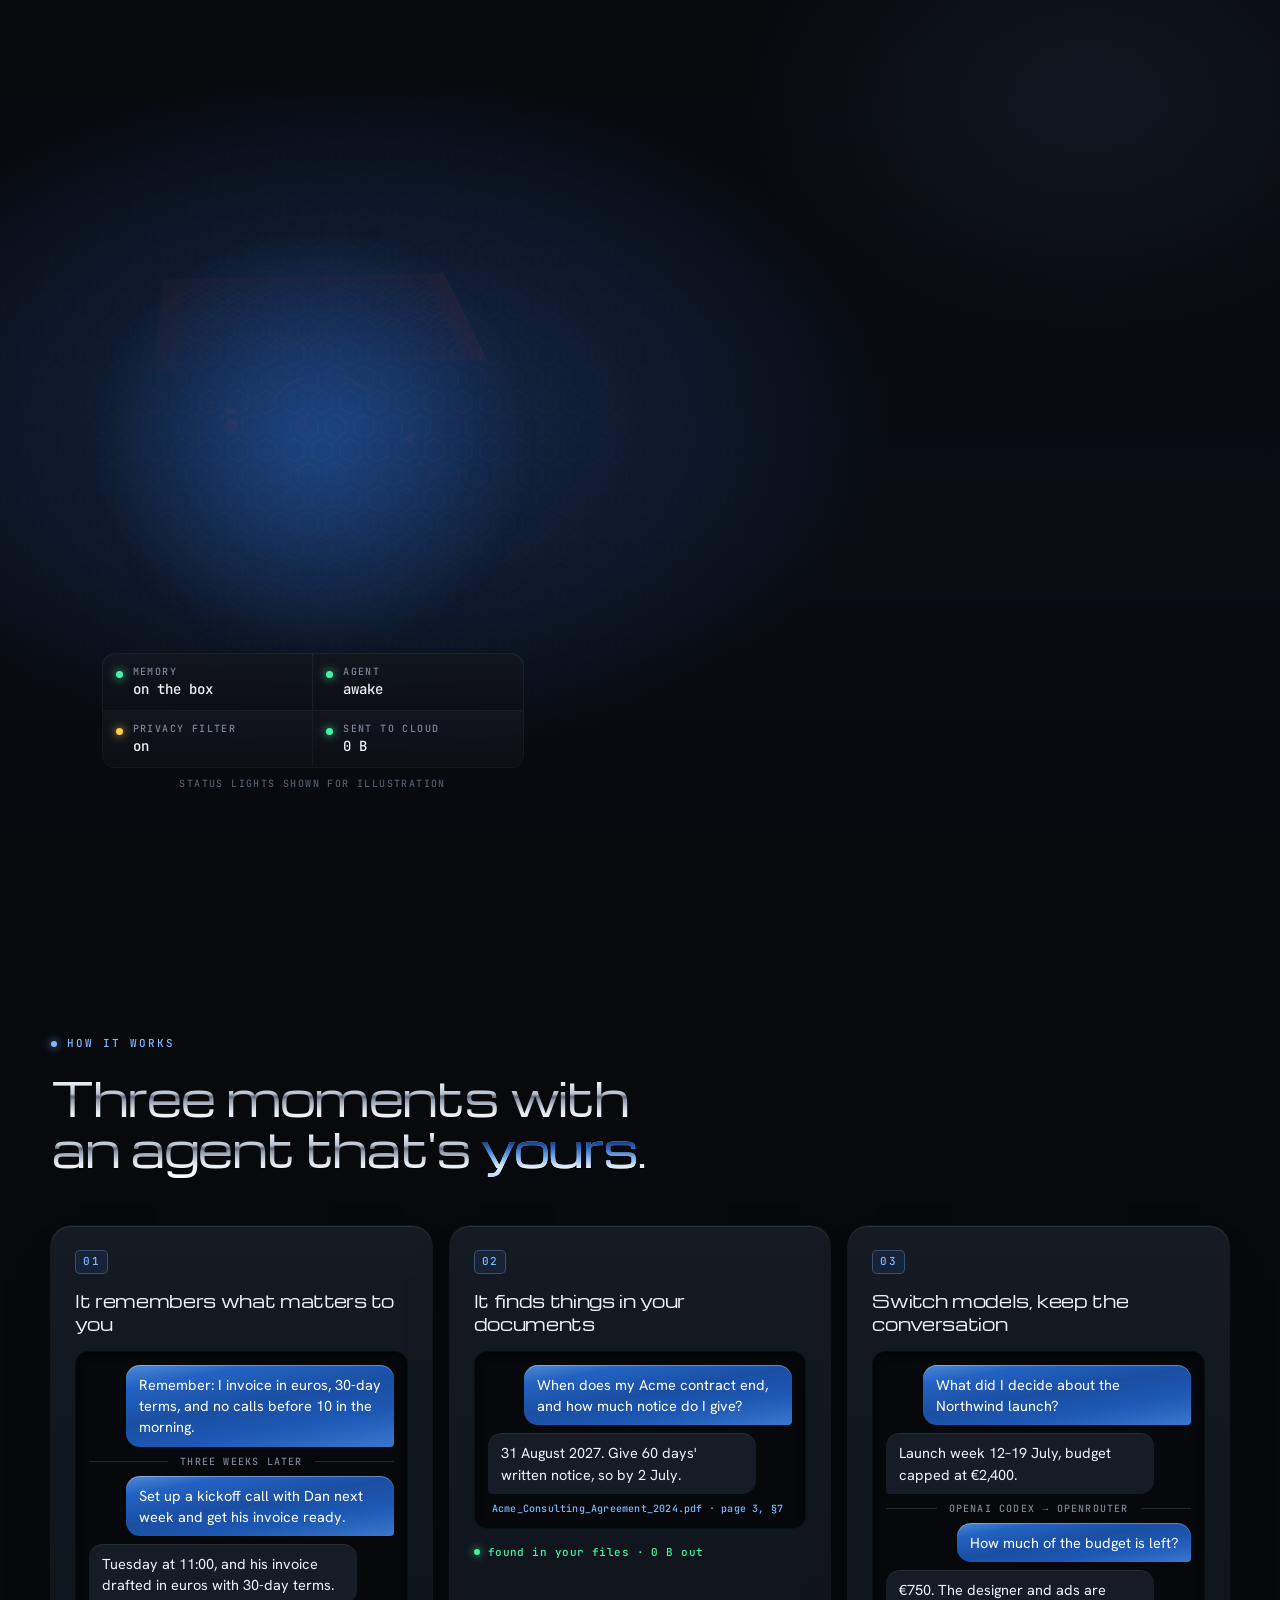
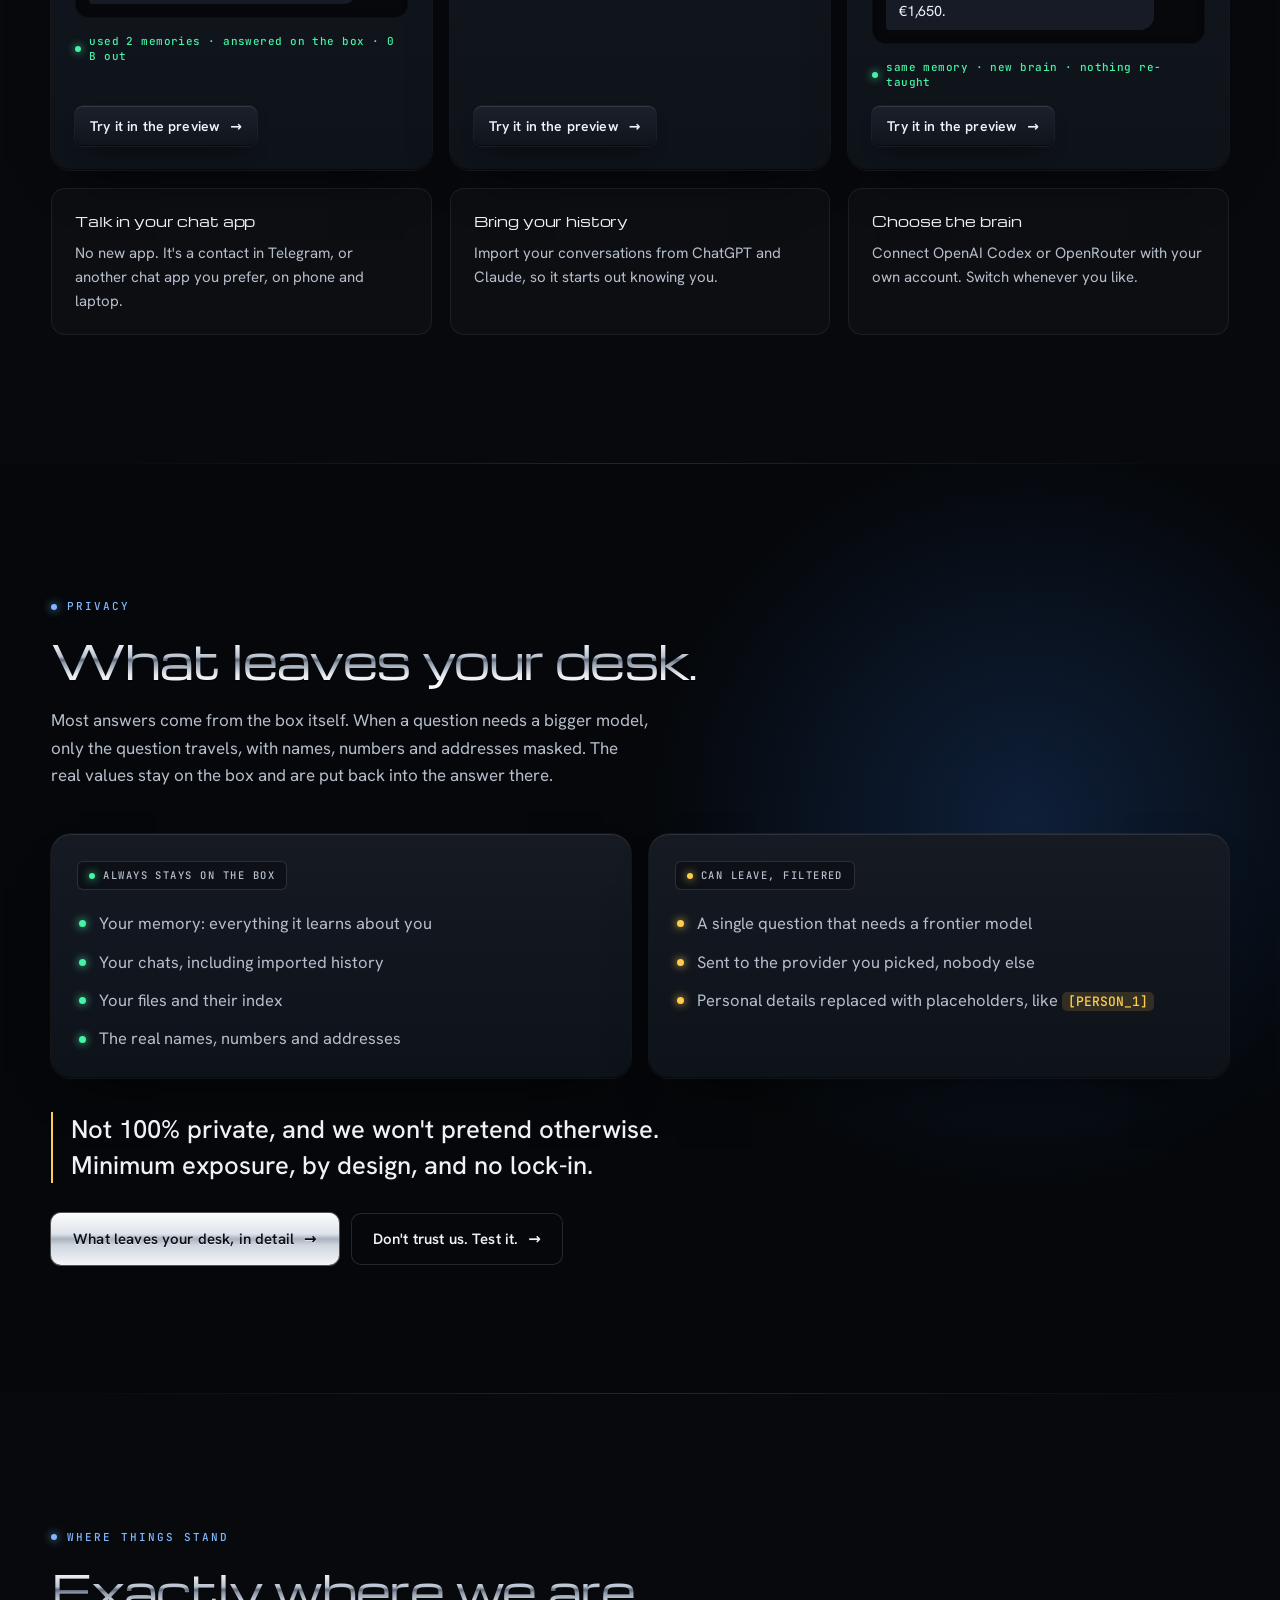
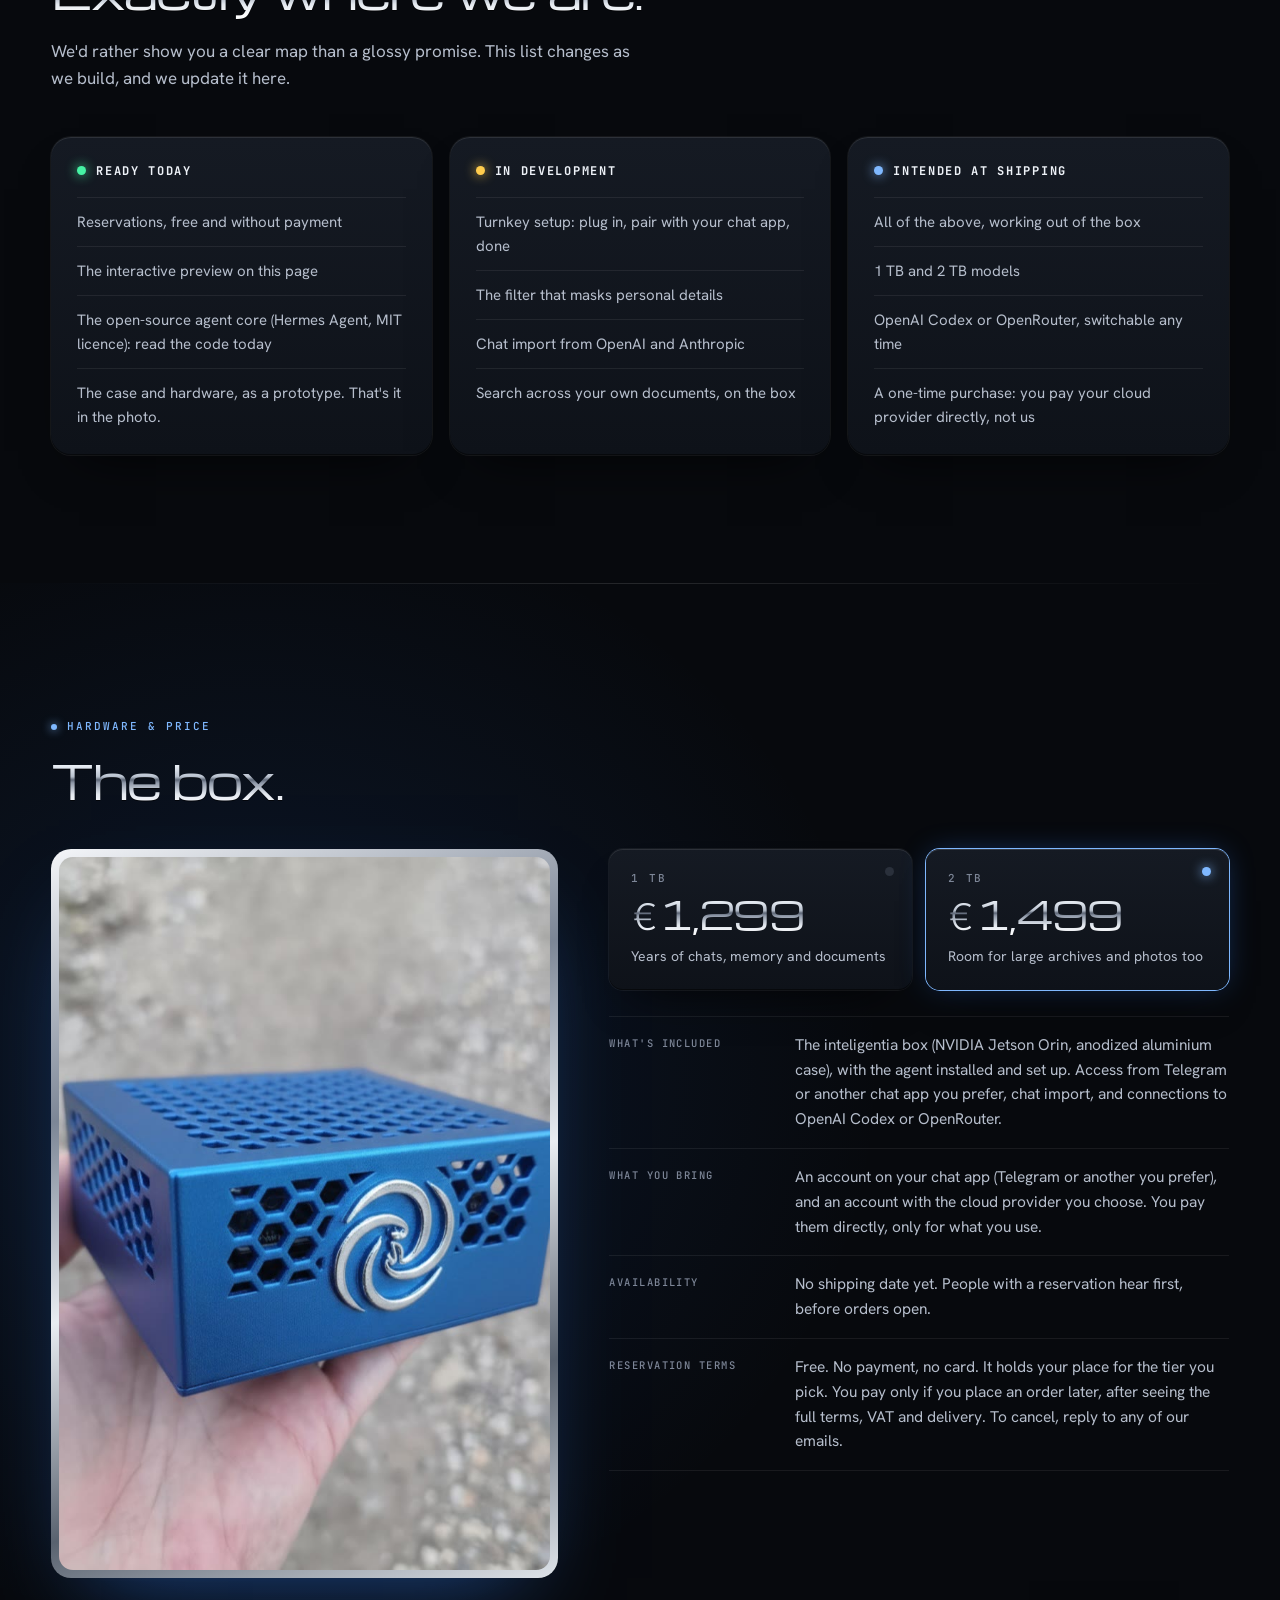
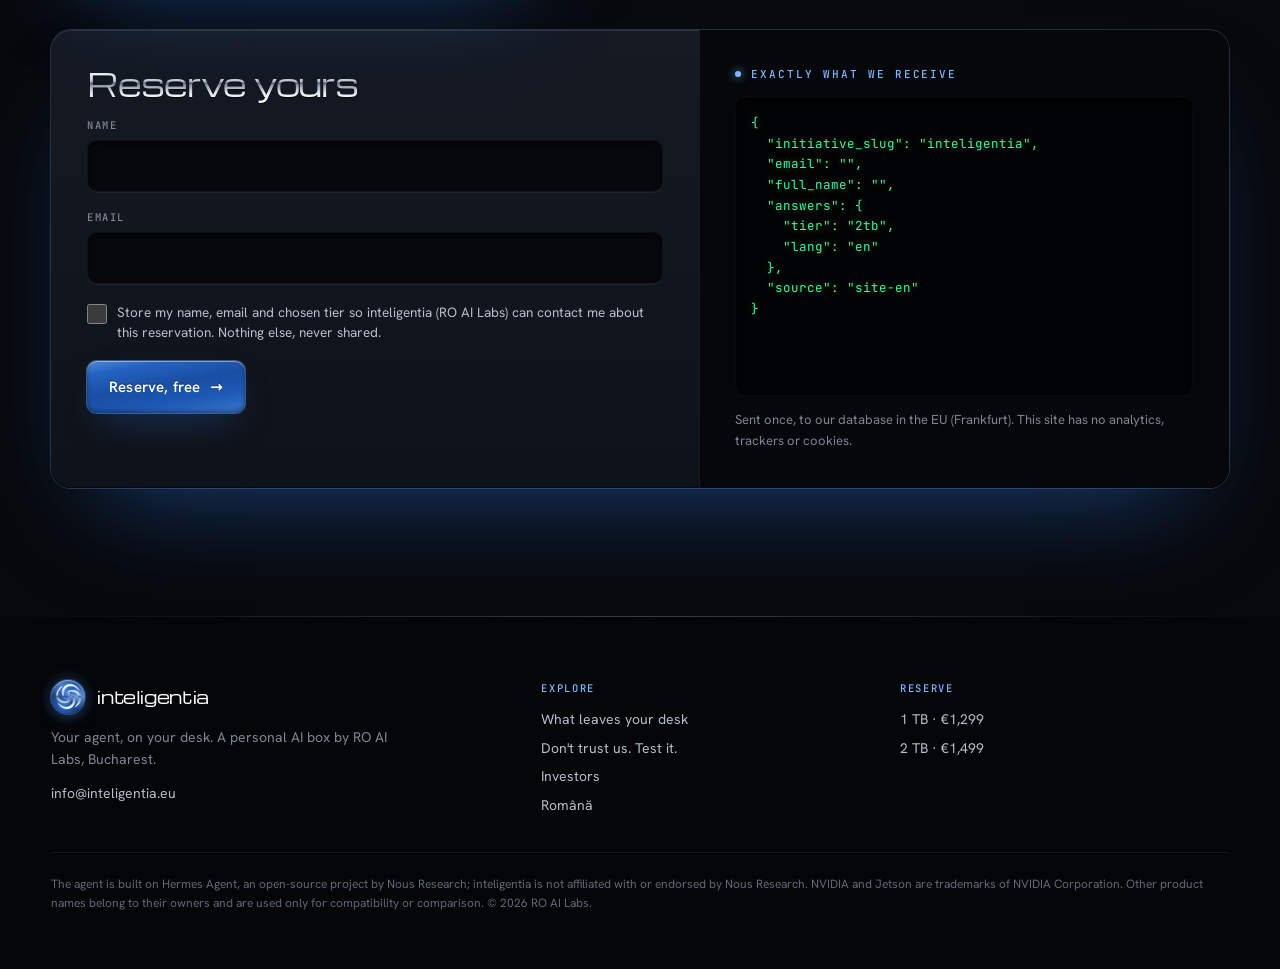
==== commit c76c0afa: "Preview: memory panel on mobile closes with ✕, outside tap, Esc or leaving the chat" ====
--- a/index.html
+++ b/index.html
@@ -303,7 +303,7 @@
       <div class="convo" id="log" role="log" aria-live="polite" aria-label="Conversation with the preview agent"></div>
       <aside class="rail" id="rail" aria-label="What the preview remembers">
         <div class="panel">
-          <div class="ph"><span>Memory · this browser only</span><b id="mem-count">0</b></div>
+          <div class="ph"><span>Memory · this browser only</span><b id="mem-count">0</b><button class="x" id="mem-close" type="button" aria-label="Close memory">✕</button></div>
           <ol id="mem-list"></ol>
           <div class="pf">Kept in your browser's local storage. We never receive it.<br><button type="button" id="mem-forget">Forget everything</button></div>
         </div>
--- a/assets/css/agent.css
+++ b/assets/css/agent.css
@@ -247,6 +247,7 @@
 .rail .ph { padding: 14px 16px; border-bottom: 1px solid var(--hair); display: flex; justify-content: space-between; align-items: baseline; }
 .rail .ph span { font: 500 10.5px var(--mono); letter-spacing: .12em; text-transform: uppercase; color: var(--electric); }
 .rail .ph b { font: 600 18px var(--mono); }
+.rail .ph .x { display: none; margin-left: 12px; width: 32px; height: 32px; flex: none; border: 0; border-radius: 7px; background: var(--panel); box-shadow: var(--edge); color: var(--ink); font-size: 13px; cursor: pointer; }
 .rail ol { list-style: none; padding: 10px 16px 12px; display: grid; gap: 10px; max-height: 50vh; overflow: auto; }
 .rail li { border-left: 2px solid var(--led); padding: 2px 0 2px 10px; font-size: 14px; line-height: 1.4; animation: drop .4s var(--ease); }
 .rail li small { display: block; font: 500 9.5px var(--mono); letter-spacing: .12em; text-transform: uppercase; color: var(--muted); }
@@ -288,6 +289,9 @@
   .stage { grid-template-columns: 1fr; }
   .rail { position: fixed; top: 112px; right: 12px; left: 12px; z-index: 5; display: none; }
   .rail.open { display: block; }
+  .rail .ph { align-items: center; }
+  .rail .ph span { flex: 1; }
+  .rail .ph .x { display: inline-grid; place-items: center; }
   #mem-toggle { display: inline-flex; }
 }
 @media (max-width: 980px) {
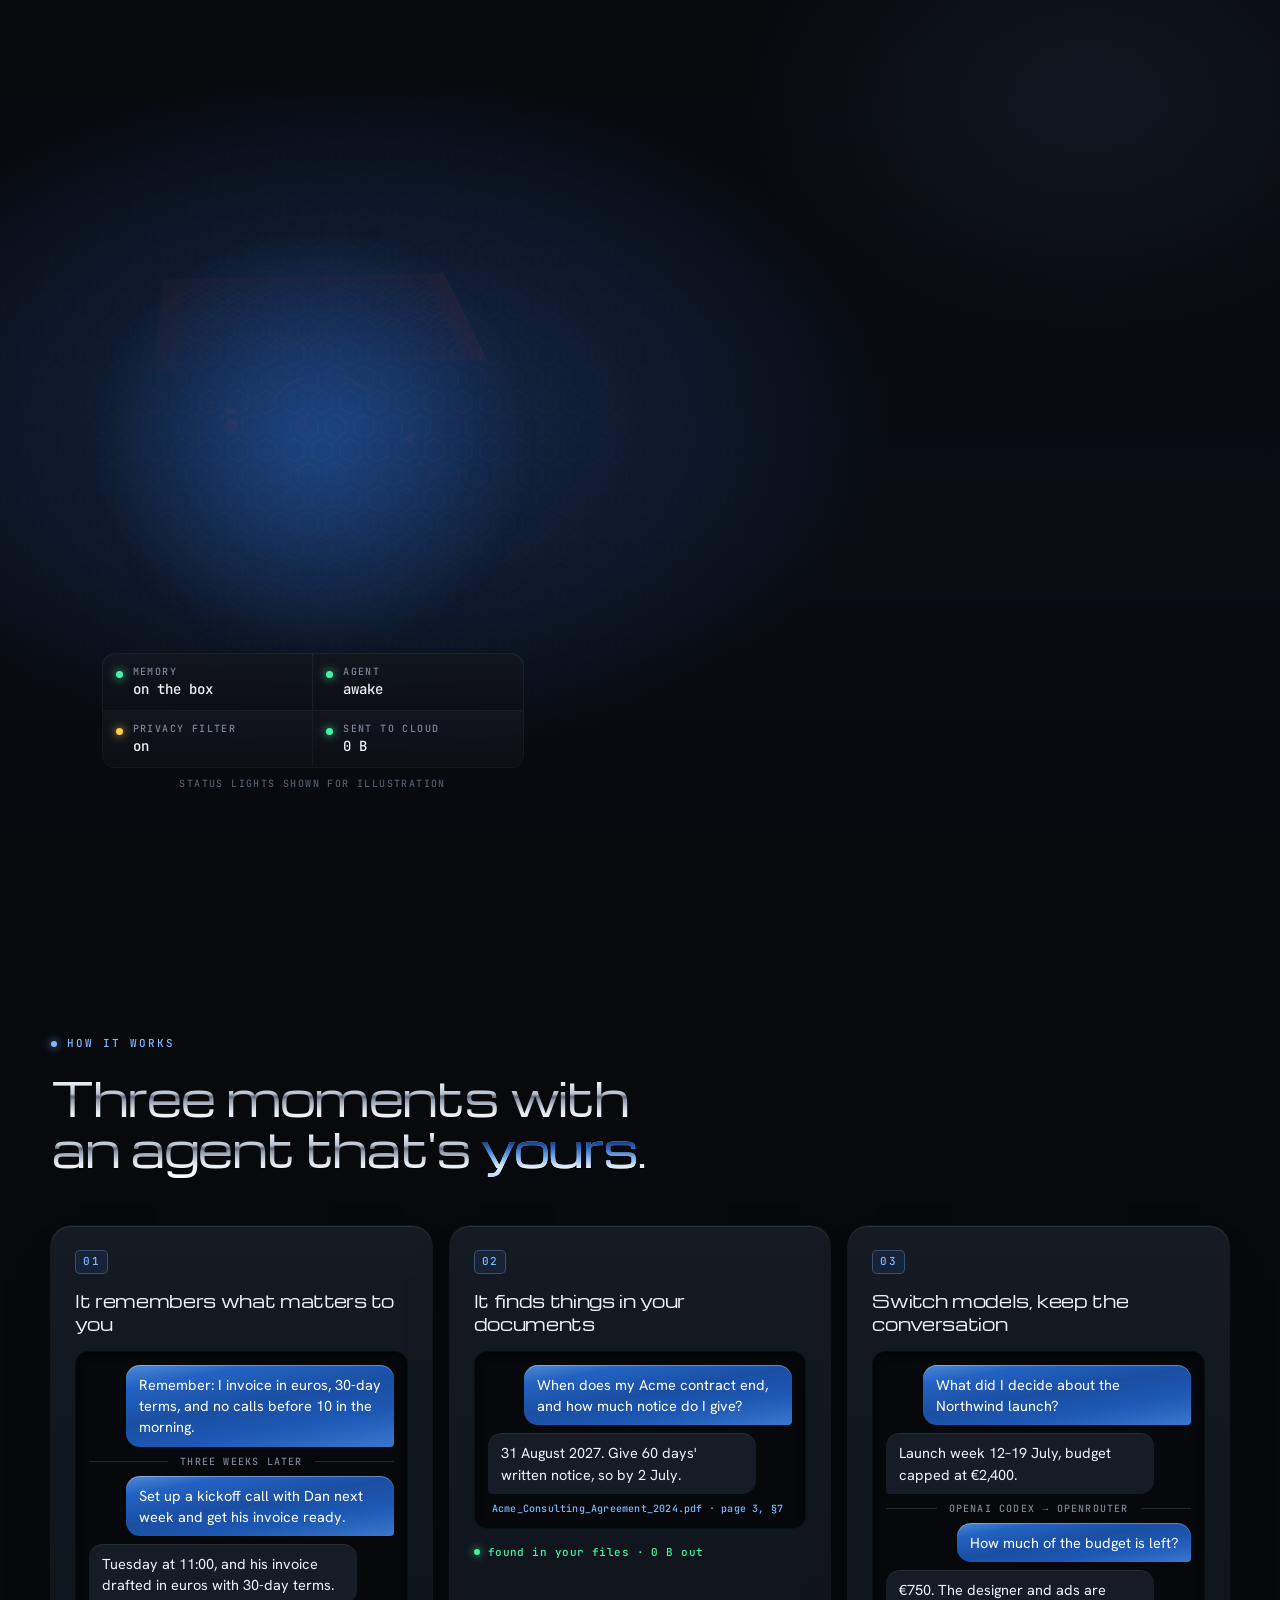
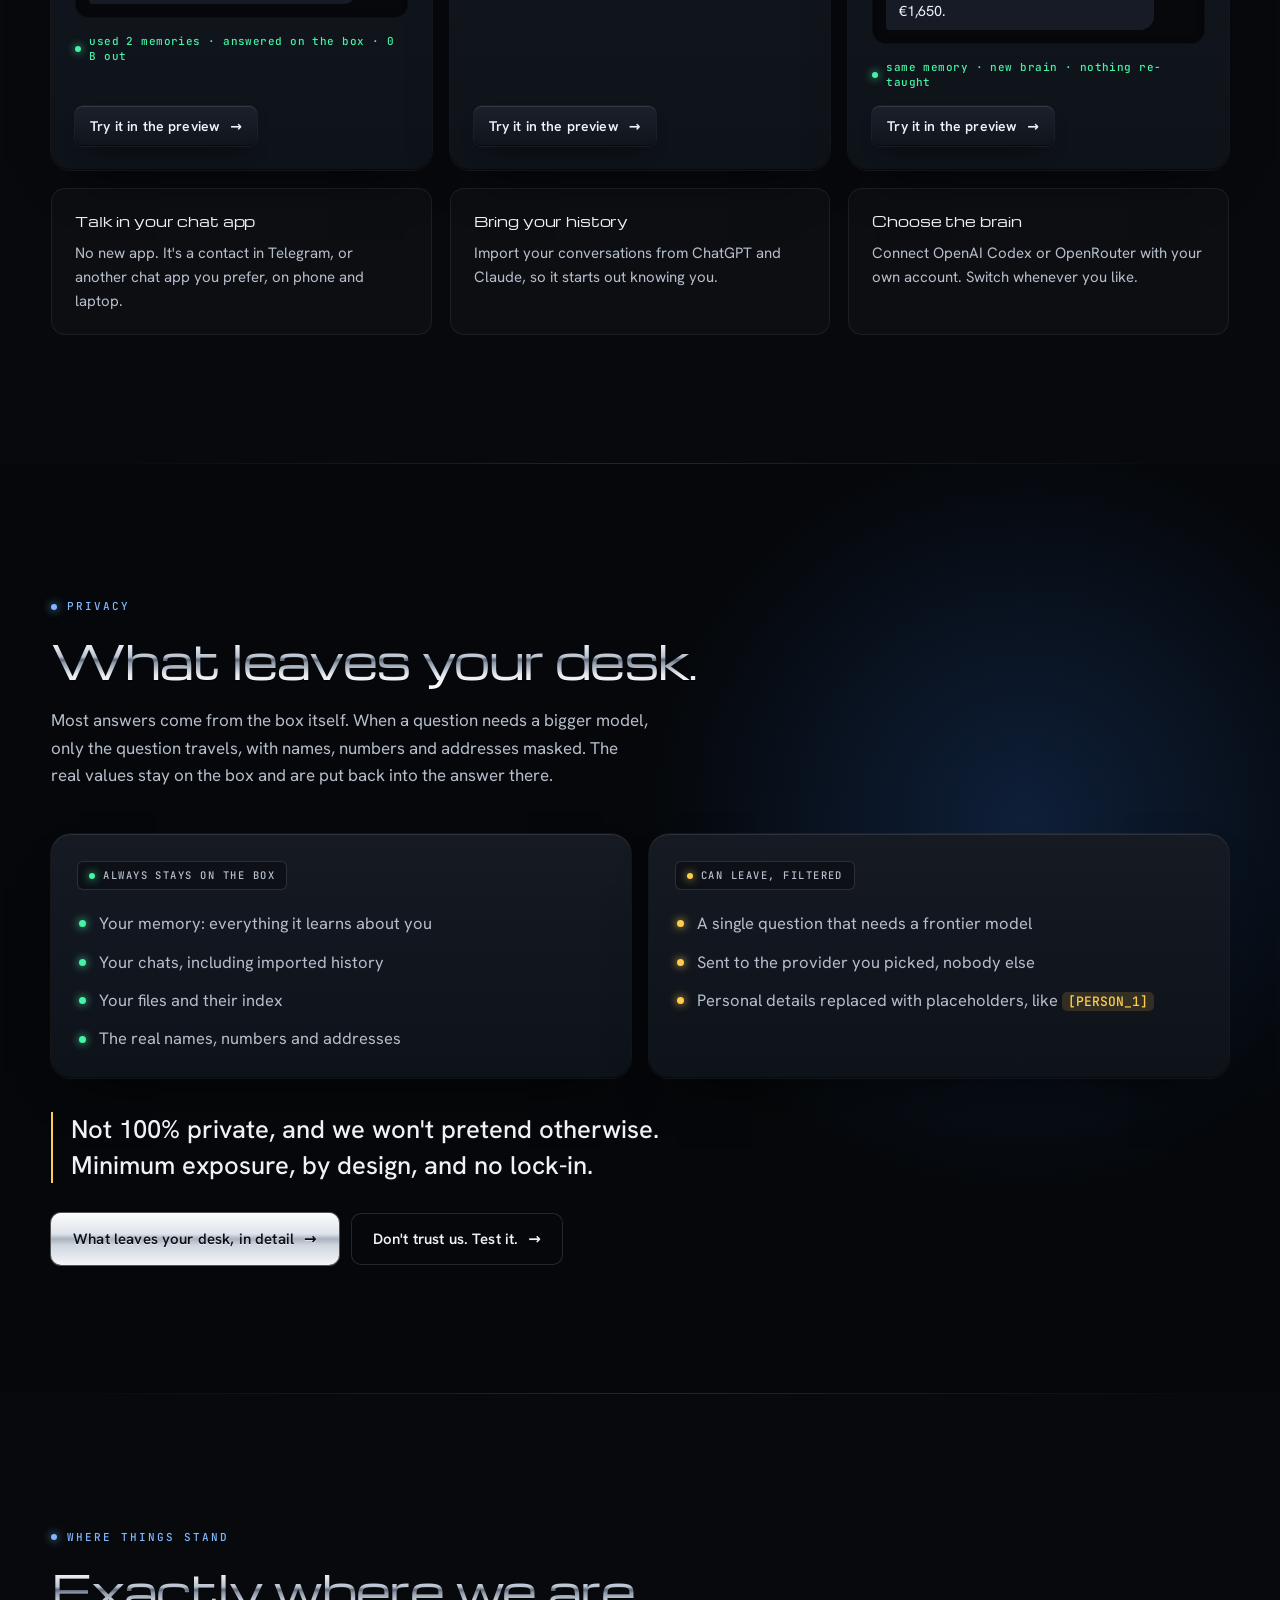
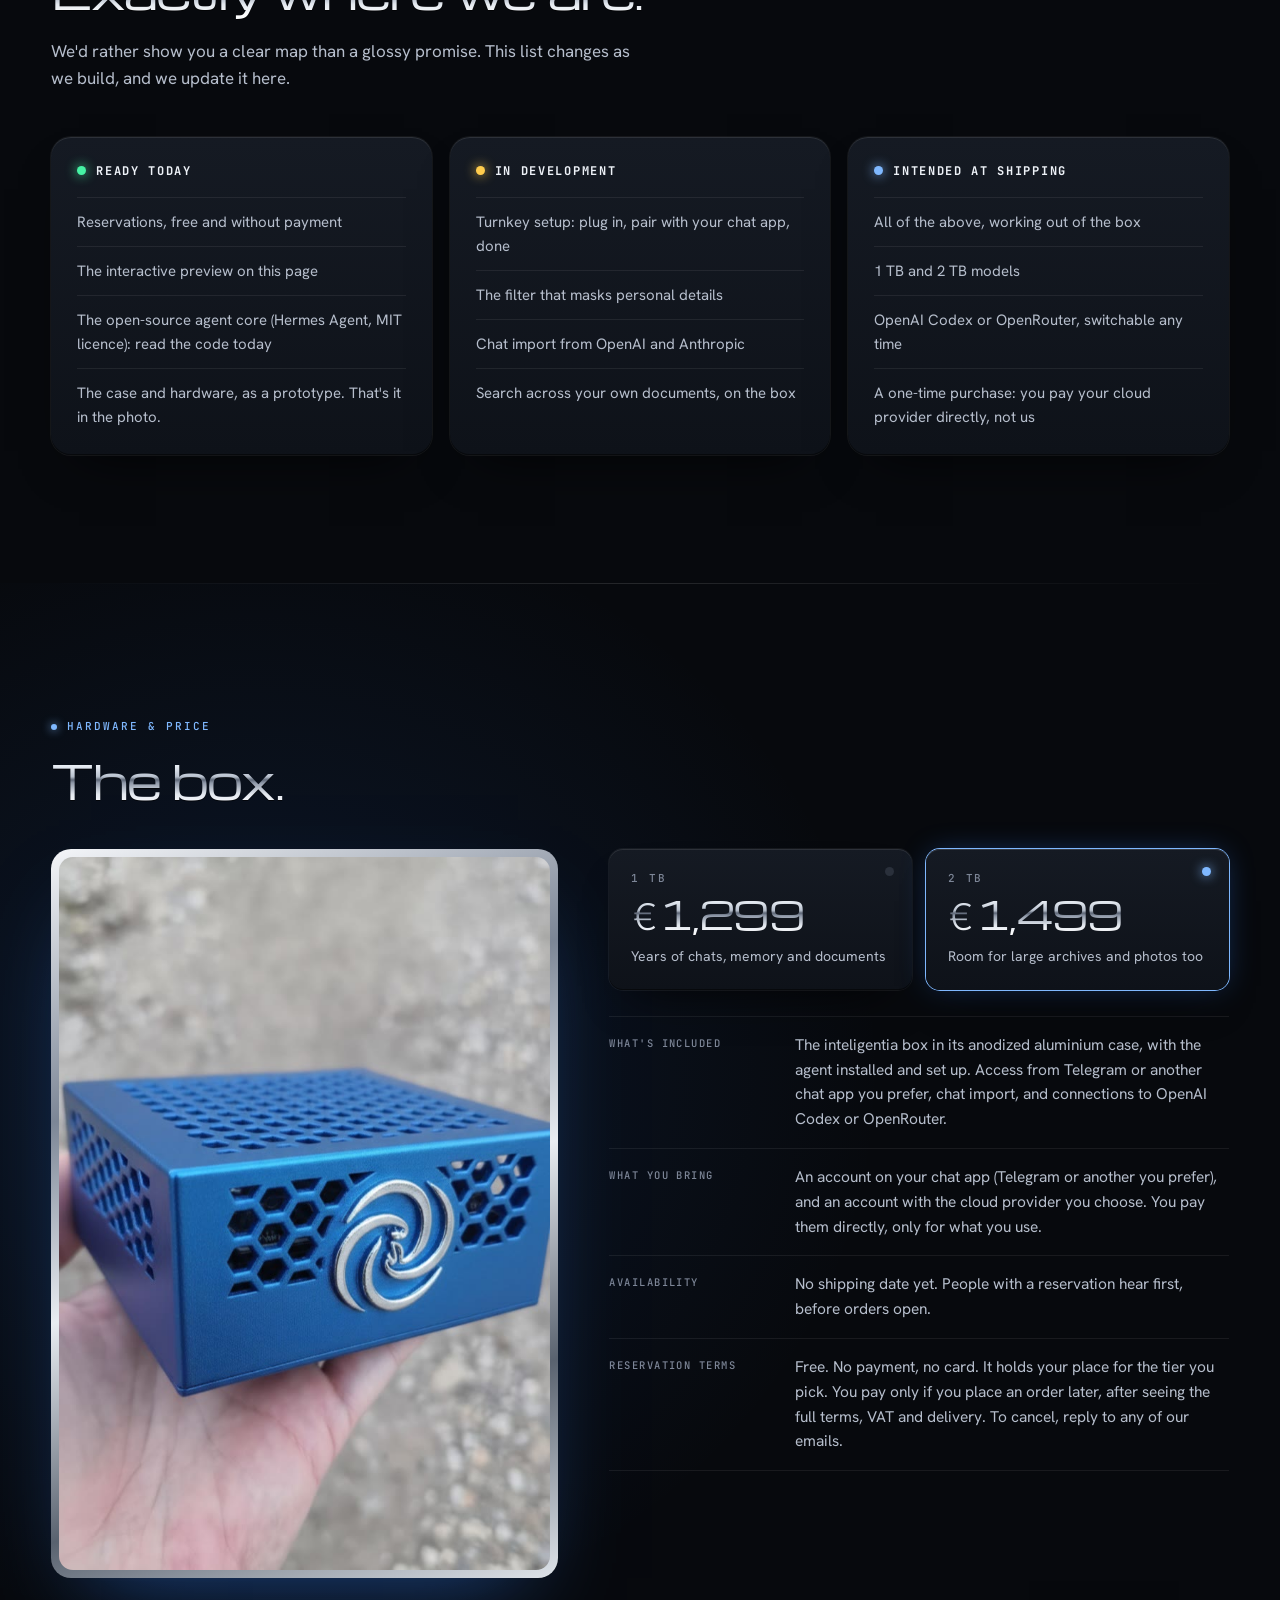
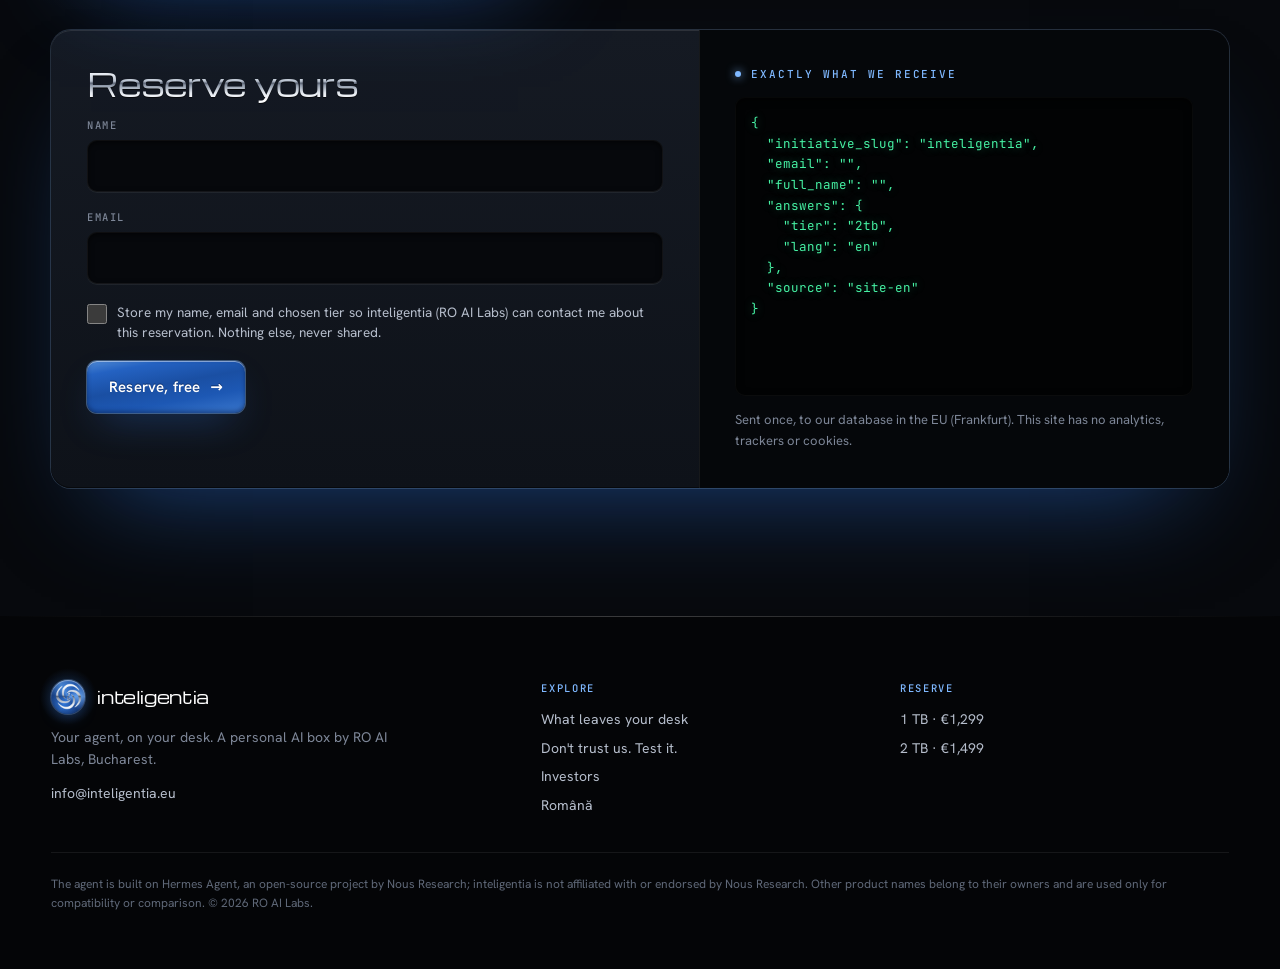
==== commit 1e662951: "Copy: drop hardware brand names, the box is described by what it does" ====
--- a/index.html
+++ b/index.html
@@ -45,7 +45,7 @@
         <div class="render" id="box3d">
           <img class="poster" src="assets/render/box-poster.jpg" alt="Rendering of the inteligentia box: a blue aluminium case with hexagonal vents, the computer board, heatsink and fan visible inside, and a round glass dial with the spiral logo on the front." width="864" height="864" fetchpriority="high">
           <video class="loop" src="assets/render/box.mp4" poster="assets/render/box-poster.jpg" autoplay muted loop playsinline preload="auto" aria-hidden="true" tabindex="-1"></video>
-          <p class="pin"><span class="tag local">This is your agent</span><span class="tag plain">Sits on your desk · NVIDIA Jetson Orin</span></p>
+          <p class="pin"><span class="tag local">This is your agent</span><span class="tag plain">Sits on your desk · always on</span></p>
         </div>
         <figcaption class="console">
           <ul class="readout" id="readout" aria-label="How the box runs">
@@ -220,7 +220,7 @@
           </div>
 
           <dl class="facts-list">
-            <div><dt>What's included</dt><dd>The inteligentia box (NVIDIA Jetson Orin, anodized aluminium case), with the agent installed and set up. Access from Telegram or another chat app you prefer, chat import, and connections to OpenAI Codex or OpenRouter.</dd></div>
+            <div><dt>What's included</dt><dd>The inteligentia box in its anodized aluminium case, with the agent installed and set up. Access from Telegram or another chat app you prefer, chat import, and connections to OpenAI Codex or OpenRouter.</dd></div>
             <div><dt>What you bring</dt><dd>An account on your chat app (Telegram or another you prefer), and an account with the cloud provider you choose. You pay them directly, only for what you use.</dd></div>
             <div><dt>Availability</dt><dd>No shipping date yet. People with a reservation hear first, before orders open.</dd></div>
             <div><dt>Reservation terms</dt><dd>Free. No payment, no card. It holds your place for the tier you pick. You pay only if you place an order later, after seeing the full terms, VAT and delivery. To cancel, reply to any of our emails.</dd></div>
@@ -273,7 +273,7 @@
       <a href="#reserve">1 TB · €1,299</a>
       <a href="#reserve">2 TB · €1,499</a>
     </div>
-    <p class="legal">The agent is built on Hermes Agent, an open-source project by Nous Research; inteligentia is not affiliated with or endorsed by Nous Research. NVIDIA and Jetson are trademarks of NVIDIA Corporation. Other product names belong to their owners and are used only for compatibility or comparison. © 2026 RO AI Labs.</p>
+    <p class="legal">The agent is built on Hermes Agent, an open-source project by Nous Research; inteligentia is not affiliated with or endorsed by Nous Research. Other product names belong to their owners and are used only for compatibility or comparison. © 2026 RO AI Labs.</p>
   </div>
 </footer>
 
@@ -334,7 +334,7 @@
     <div>
       <p class="kicker">inteligentia</p>
       <p class="hw-p"><b>1 TB</b> <i>€</i>1,299 <span>·</span> <b>2 TB</b> <i>€</i>1,499</p>
-      <p>NVIDIA Jetson Orin in an anodized aluminium case, about the size of a hand. The agent comes installed. Reserving is free.</p>
+      <p>An anodized aluminium case, about the size of a hand. The agent comes installed. Reserving is free.</p>
     </div>
   </div>
 </template>
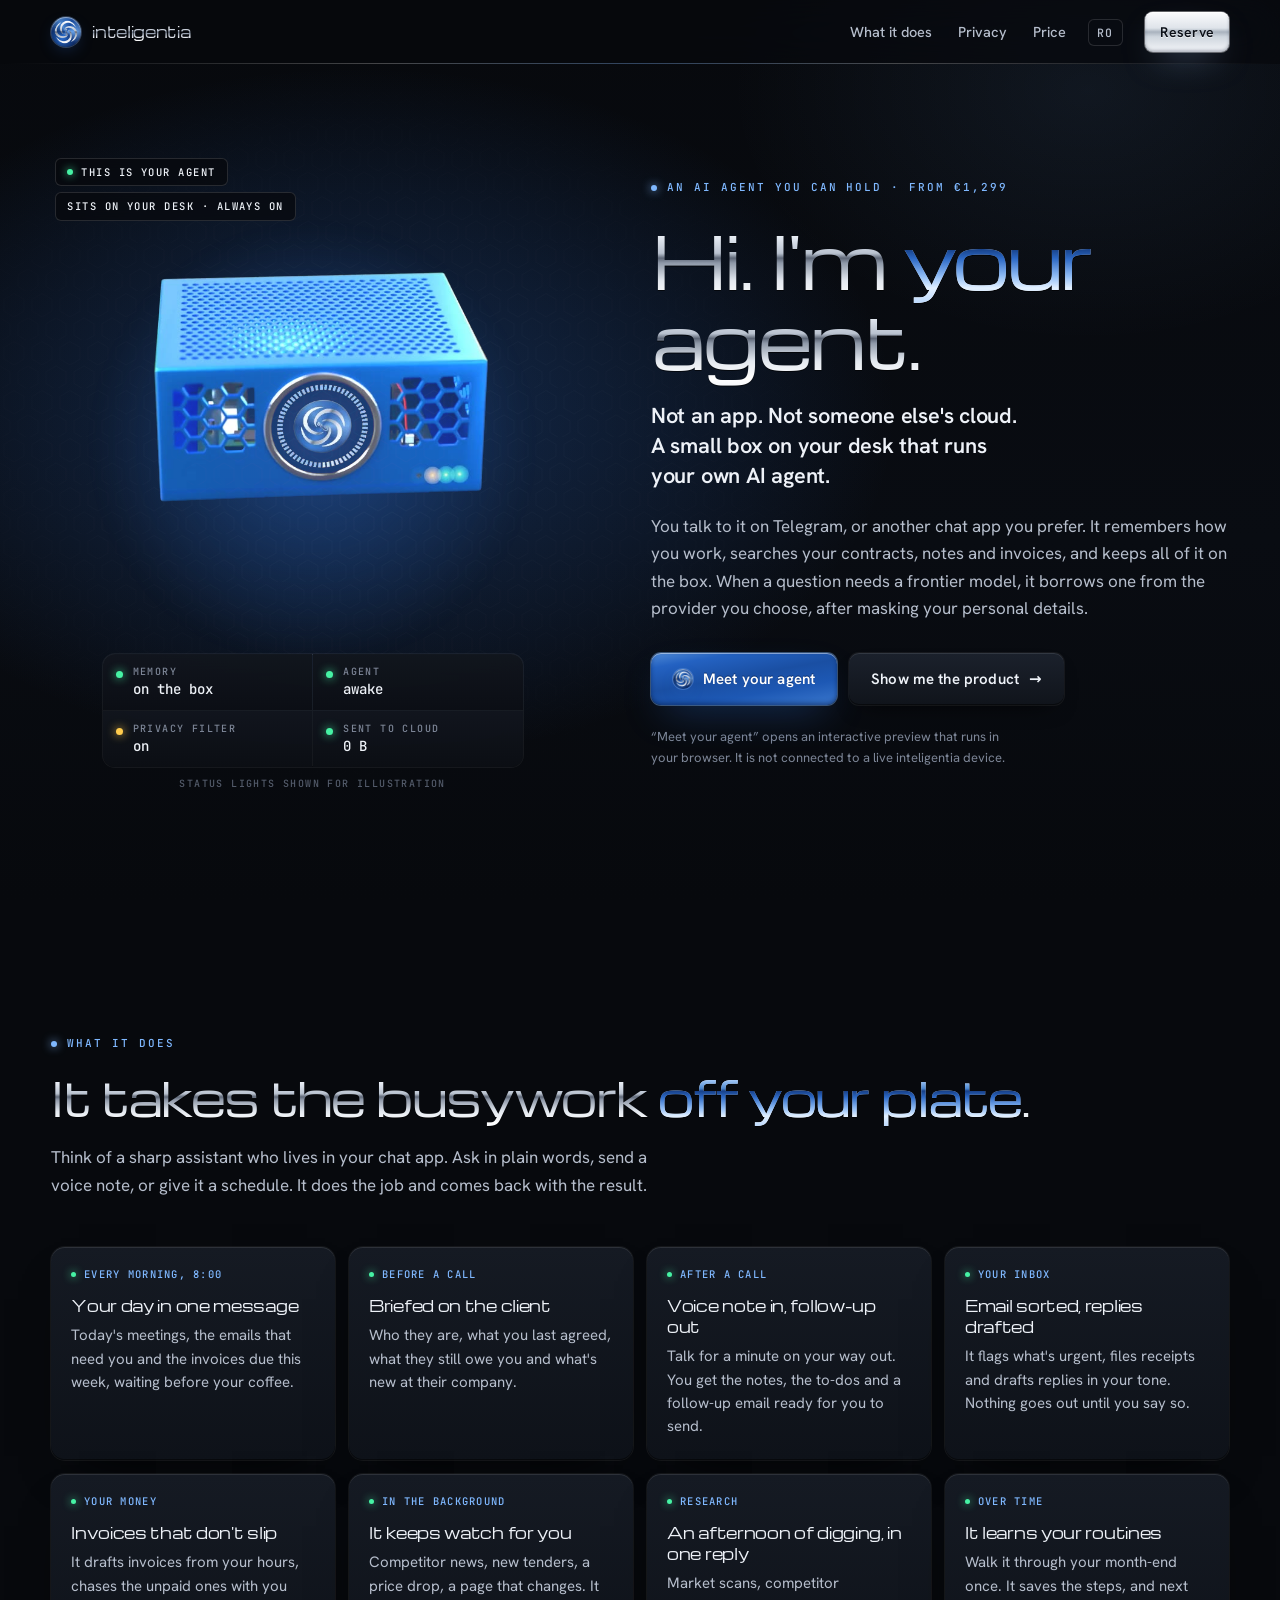
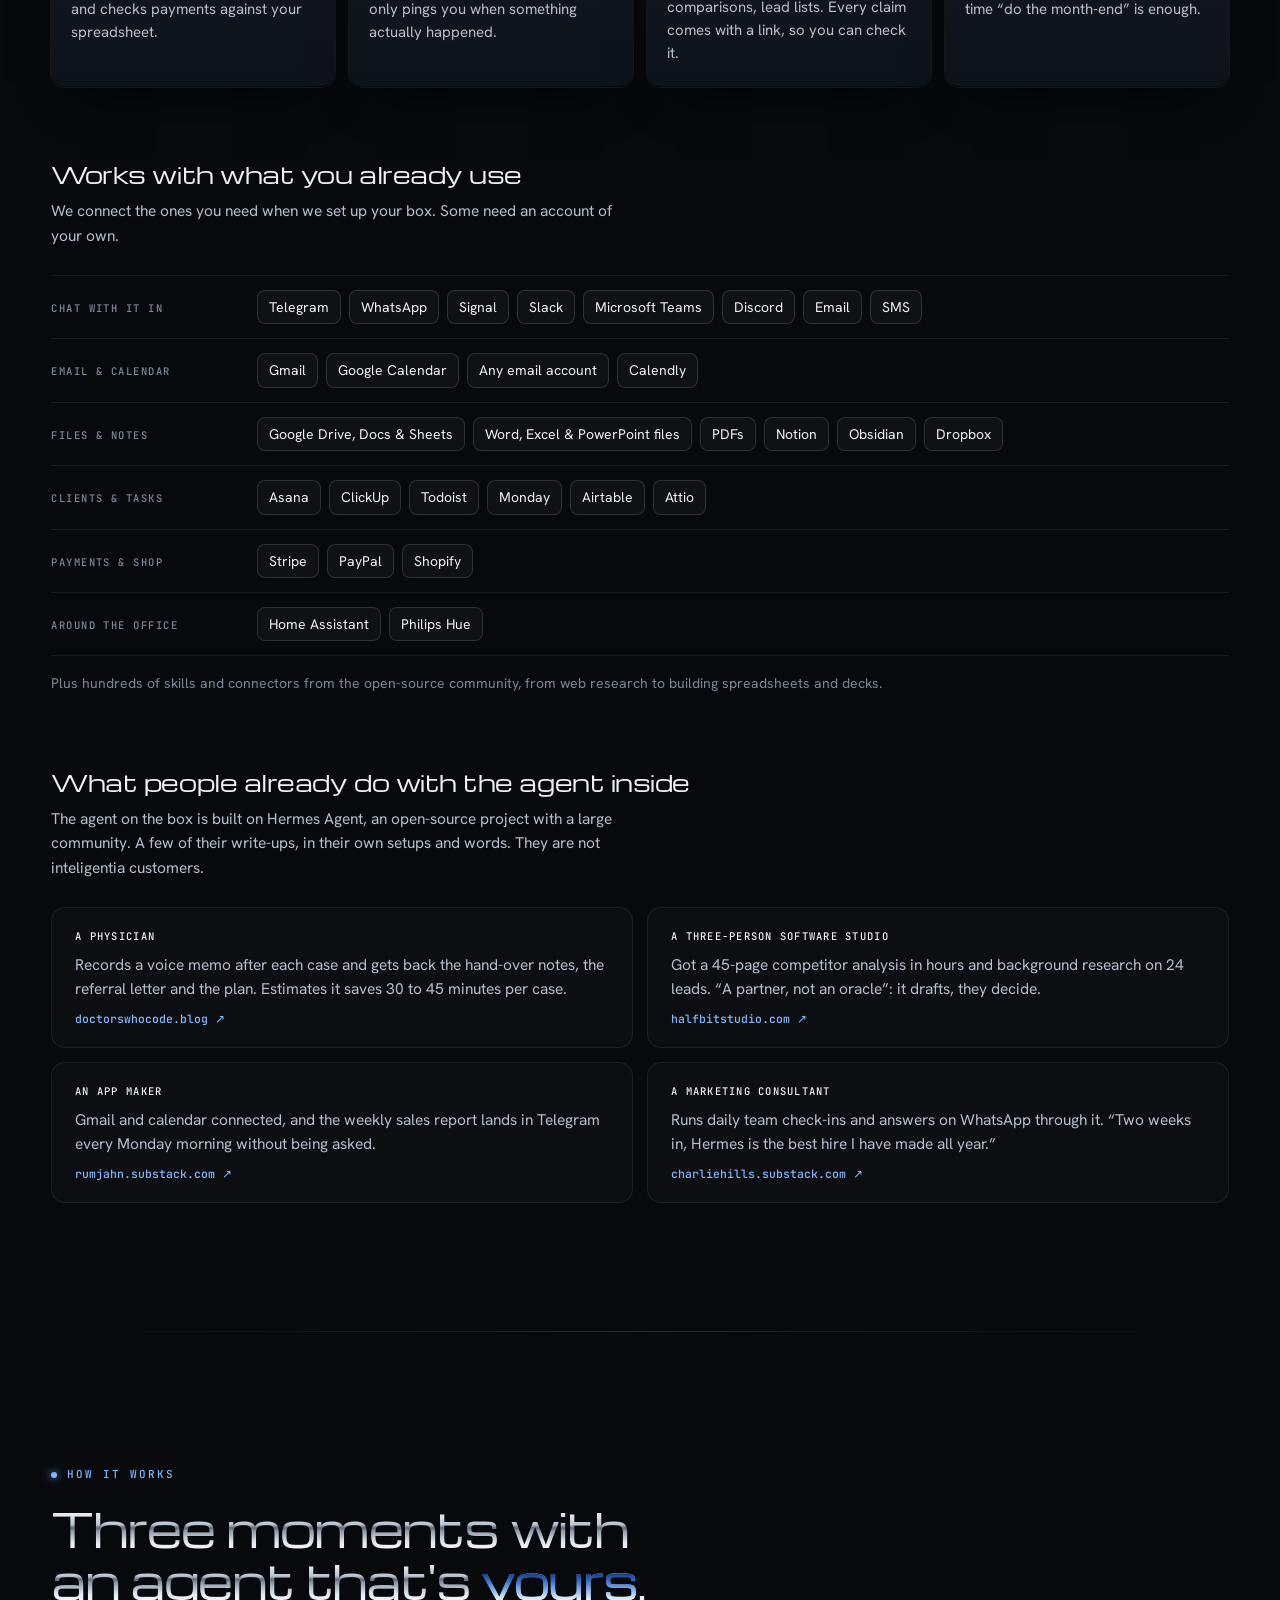
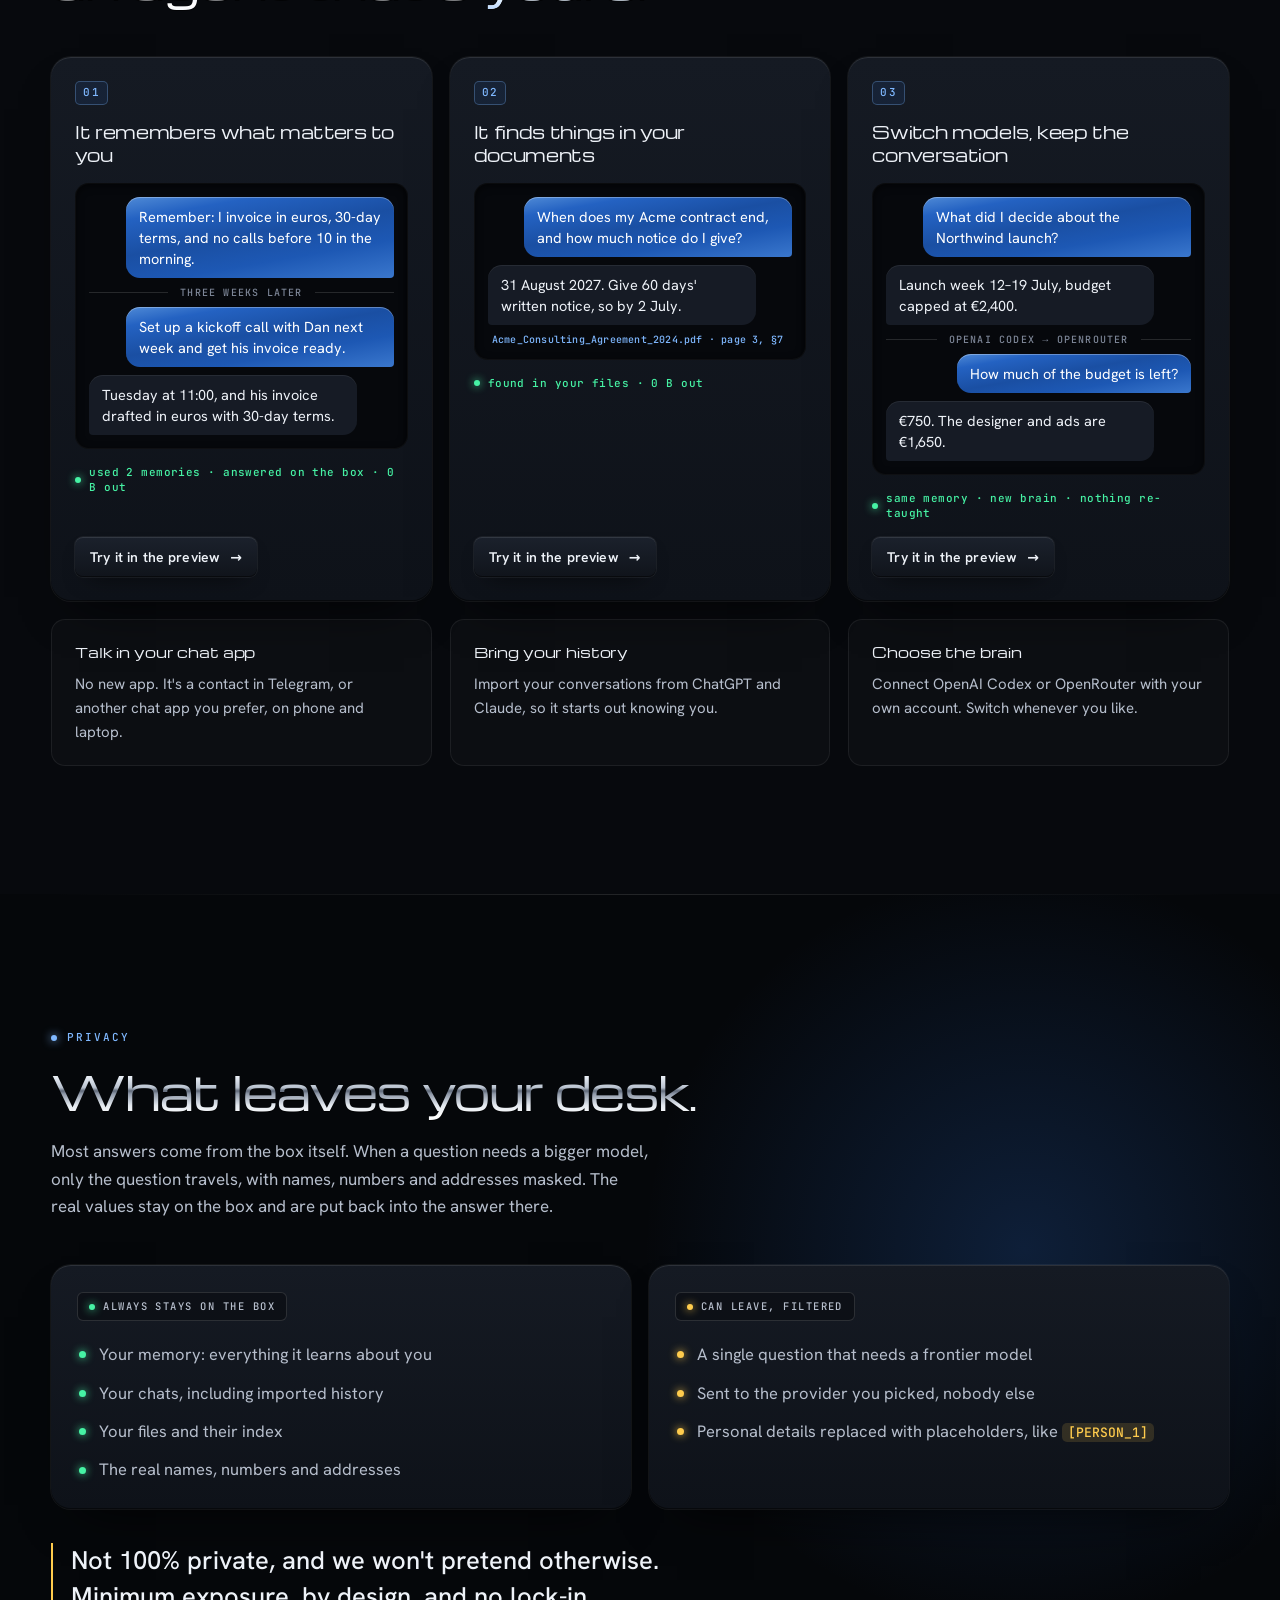
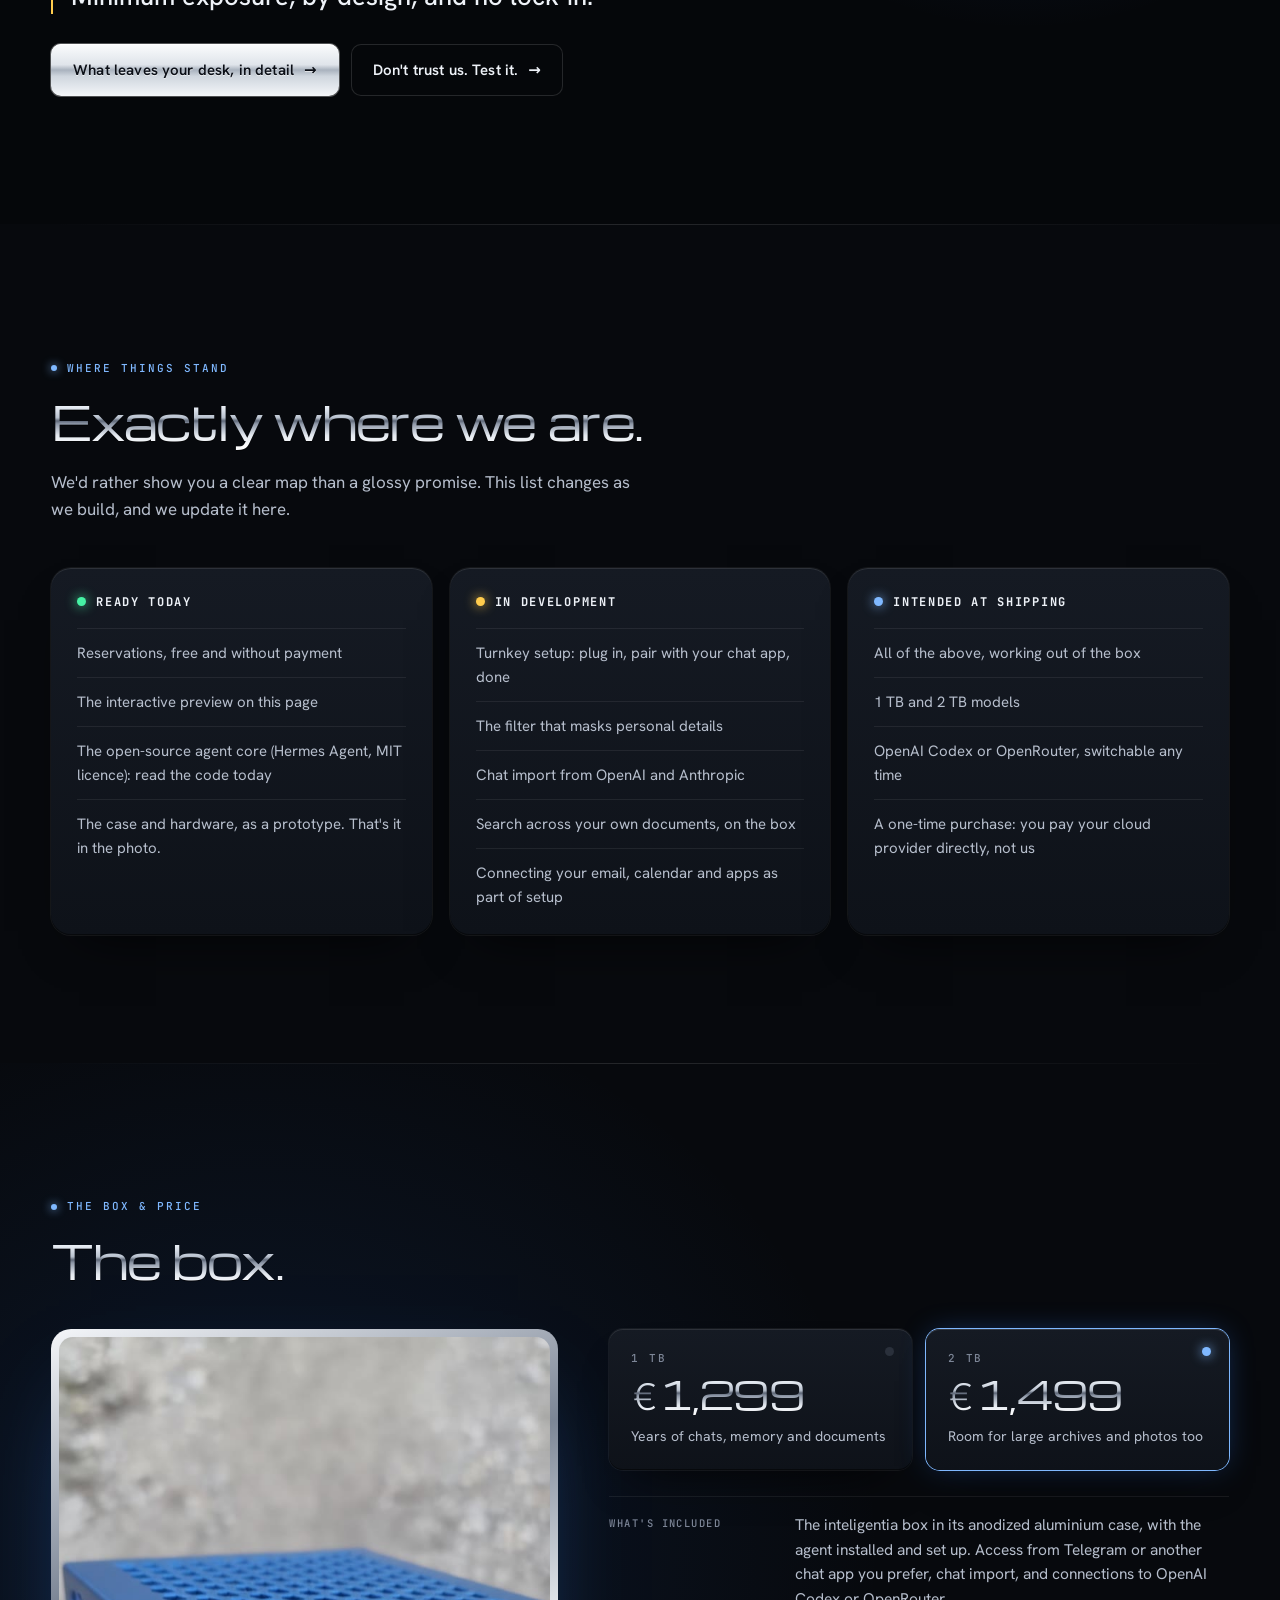
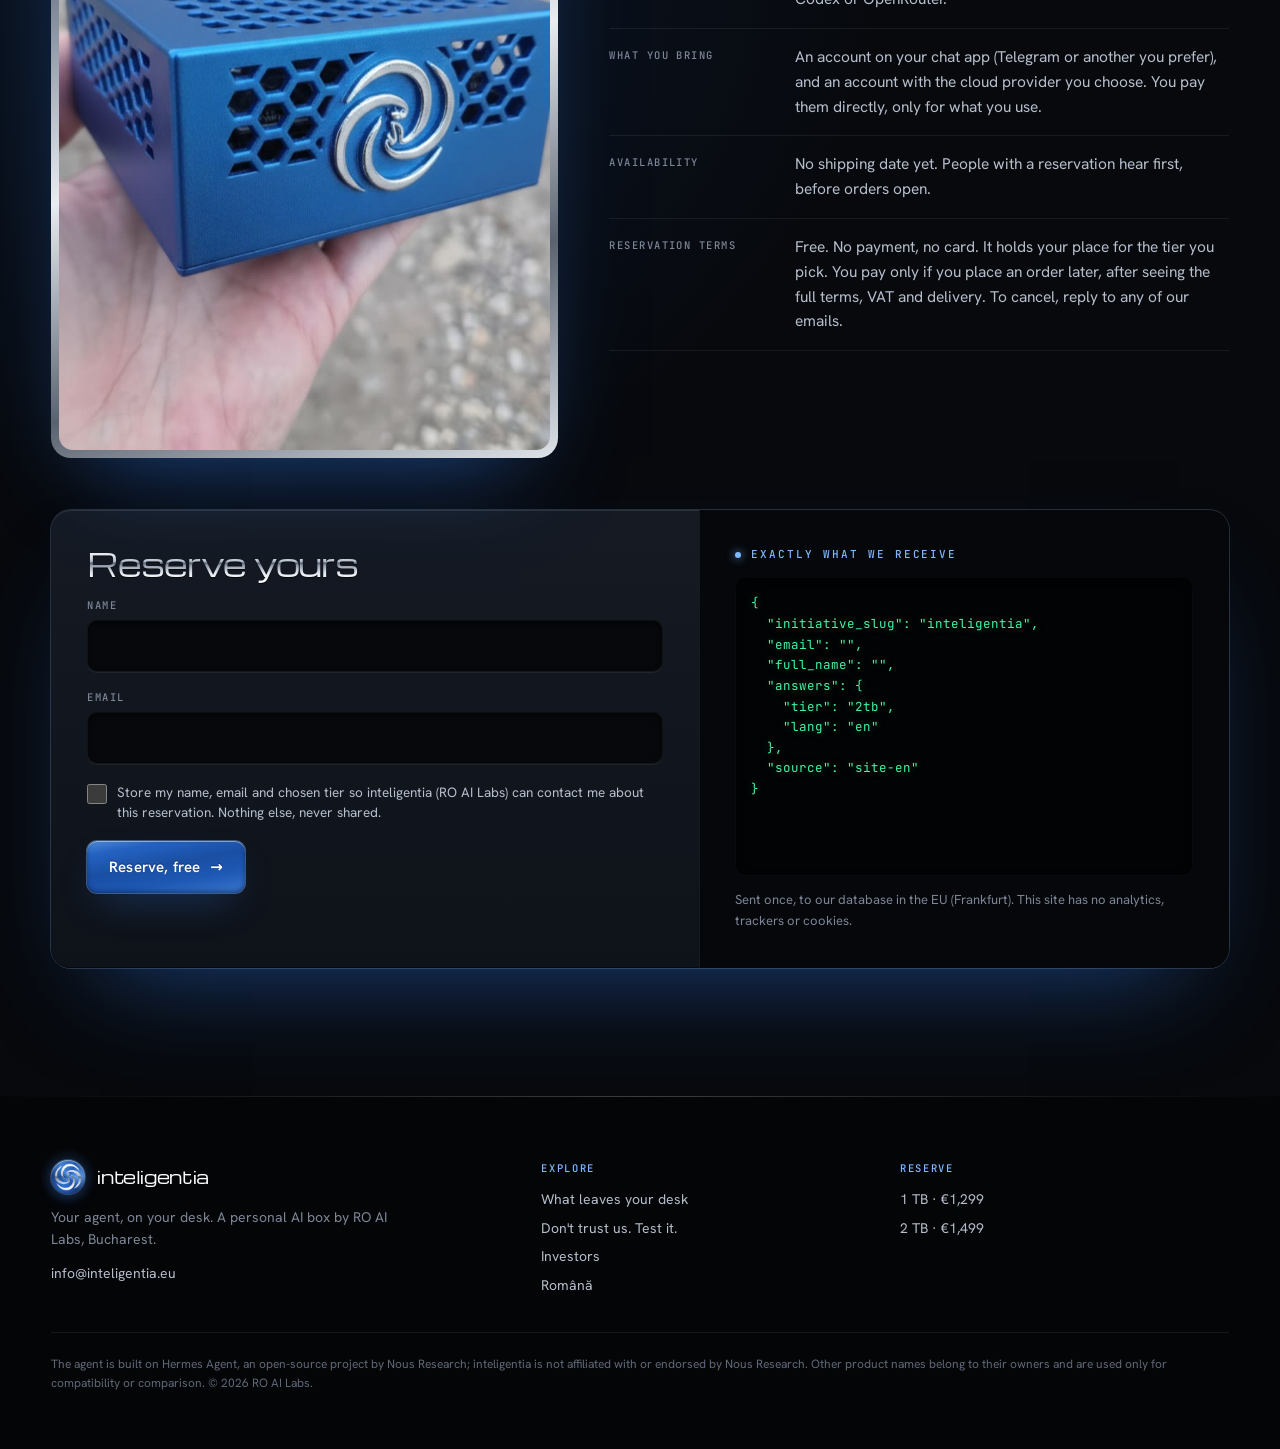
==== commit 99ad62de: "Homepage: 'What it does' section with everyday jobs, connected apps and community stories; nav says " ====
--- a/index.html
+++ b/index.html
@@ -27,9 +27,9 @@
   <a class="brand" href="index.html" aria-label="inteligentia home"><span class="orb" aria-hidden="true"></span><span>inteligentia</span></a>
   <nav class="nav" aria-label="Main">
     <div class="nav-links">
-      <a class="link" href="#how">How it works</a>
+      <a class="link" href="#does">What it does</a>
       <a class="link" href="#privacy">Privacy</a>
-      <a class="link" href="#hardware">Hardware &amp; price</a>
+      <a class="link" href="#hardware">Price</a>
     </div>
     <a class="link lang" href="index-ro.html" hreflang="ro" lang="ro">RO</a>
     <a class="btn primary sm" href="#reserve">Reserve</a>
@@ -67,6 +67,103 @@
           <a class="btn" href="#hardware">Show me the product <span class="arr">→</span></a>
         </div>
         <p class="fine-note">“Meet your agent” opens an interactive preview that runs in your browser. It is not connected to a live inteligentia device.</p>
+      </div>
+    </div>
+  </section>
+
+  <!-- ============ what it does ============ -->
+  <section class="block" id="does" aria-labelledby="does-title">
+    <div class="wrap">
+      <p class="kicker">What it does</p>
+      <h2 id="does-title" class="d d-l">It takes the busywork <em>off your plate</em>.</h2>
+      <p class="lede">Think of a sharp assistant who lives in your chat app. Ask in plain words, send a voice note, or give it a schedule. It does the job and comes back with the result.</p>
+
+      <div class="jobs rv">
+        <article class="job">
+          <p class="when">Every morning, 8:00</p>
+          <h3>Your day in one message</h3>
+          <p>Today's meetings, the emails that need you and the invoices due this week, waiting before your coffee.</p>
+        </article>
+        <article class="job">
+          <p class="when">Before a call</p>
+          <h3>Briefed on the client</h3>
+          <p>Who they are, what you last agreed, what they still owe you and what's new at their company.</p>
+        </article>
+        <article class="job">
+          <p class="when">After a call</p>
+          <h3>Voice note in, follow-up out</h3>
+          <p>Talk for a minute on your way out. You get the notes, the to-dos and a follow-up email ready for you to send.</p>
+        </article>
+        <article class="job">
+          <p class="when">Your inbox</p>
+          <h3>Email sorted, replies drafted</h3>
+          <p>It flags what's urgent, files receipts and drafts replies in your tone. Nothing goes out until you say so.</p>
+        </article>
+        <article class="job">
+          <p class="when">Your money</p>
+          <h3>Invoices that don't slip</h3>
+          <p>It drafts invoices from your hours, chases the unpaid ones with you and checks payments against your spreadsheet.</p>
+        </article>
+        <article class="job">
+          <p class="when">In the background</p>
+          <h3>It keeps watch for you</h3>
+          <p>Competitor news, new tenders, a price drop, a page that changes. It only pings you when something actually happened.</p>
+        </article>
+        <article class="job">
+          <p class="when">Research</p>
+          <h3>An afternoon of digging, in one reply</h3>
+          <p>Market scans, competitor comparisons, lead lists. Every claim comes with a link, so you can check it.</p>
+        </article>
+        <article class="job">
+          <p class="when">Over time</p>
+          <h3>It learns your routines</h3>
+          <p>Walk it through your month-end once. It saves the steps, and next time “do the month-end” is enough.</p>
+        </article>
+      </div>
+
+      <div class="apps rv">
+        <div class="apps-head">
+          <h3>Works with what you already use</h3>
+          <p>We connect the ones you need when we set up your box. Some need an account of your own.</p>
+        </div>
+        <dl>
+          <div><dt>Chat with it in</dt><dd><span>Telegram</span><span>WhatsApp</span><span>Signal</span><span>Slack</span><span>Microsoft Teams</span><span>Discord</span><span>Email</span><span>SMS</span></dd></div>
+          <div><dt>Email &amp; calendar</dt><dd><span>Gmail</span><span>Google Calendar</span><span>Any email account</span><span>Calendly</span></dd></div>
+          <div><dt>Files &amp; notes</dt><dd><span>Google Drive, Docs &amp; Sheets</span><span>Word, Excel &amp; PowerPoint files</span><span>PDFs</span><span>Notion</span><span>Obsidian</span><span>Dropbox</span></dd></div>
+          <div><dt>Clients &amp; tasks</dt><dd><span>Asana</span><span>ClickUp</span><span>Todoist</span><span>Monday</span><span>Airtable</span><span>Attio</span></dd></div>
+          <div><dt>Payments &amp; shop</dt><dd><span>Stripe</span><span>PayPal</span><span>Shopify</span></dd></div>
+          <div><dt>Around the office</dt><dd><span>Home Assistant</span><span>Philips Hue</span></dd></div>
+        </dl>
+        <p class="apps-more">Plus hundreds of skills and connectors from the open-source community, from web research to building spreadsheets and decks.</p>
+      </div>
+
+      <div class="stories rv">
+        <div class="apps-head">
+          <h3>What people already do with the agent inside</h3>
+          <p>The agent on the box is built on Hermes Agent, an open-source project with a large community. A few of their write-ups, in their own setups and words. They are not inteligentia customers.</p>
+        </div>
+        <div class="story-grid">
+          <a class="story" href="https://www.doctorswhocode.blog/blog/ai-operations-partner-hermes-agent-physician-workflows" rel="noopener" target="_blank">
+            <p class="who">A physician</p>
+            <p>Records a voice memo after each case and gets back the hand-over notes, the referral letter and the plan. Estimates it saves 30 to 45 minutes per case.</p>
+            <span class="src">doctorswhocode.blog ↗</span>
+          </a>
+          <a class="story" href="https://halfbitstudio.com/en/how-we-run-our-company-with-hermes-agent/" rel="noopener" target="_blank">
+            <p class="who">A three-person software studio</p>
+            <p>Got a 45-page competitor analysis in hours and background research on 24 leads. “A partner, not an oracle”: it drafts, they decide.</p>
+            <span class="src">halfbitstudio.com ↗</span>
+          </a>
+          <a class="story" href="https://rumjahn.substack.com/p/complete-guide-to-mastering-hermes" rel="noopener" target="_blank">
+            <p class="who">An app maker</p>
+            <p>Gmail and calendar connected, and the weekly sales report lands in Telegram every Monday morning without being asked.</p>
+            <span class="src">rumjahn.substack.com ↗</span>
+          </a>
+          <a class="story" href="https://charliehills.substack.com/p/hermes-agent-beginner-advanced" rel="noopener" target="_blank">
+            <p class="who">A marketing consultant</p>
+            <p>Runs daily team check-ins and answers on WhatsApp through it. “Two weeks in, Hermes is the best hire I have made all year.”</p>
+            <span class="src">charliehills.substack.com ↗</span>
+          </a>
+        </div>
       </div>
     </div>
   </section>
@@ -183,6 +280,7 @@
             <li>The filter that masks personal details</li>
             <li>Chat import from OpenAI and Anthropic</li>
             <li>Search across your own documents, on the box</li>
+              <li>Connecting your email, calendar and apps as part of setup</li>
           </ul>
         </div>
         <div class="col ship">
@@ -201,7 +299,7 @@
   <!-- ============ hardware, price, reservation ============ -->
   <section class="block product" id="hardware" aria-labelledby="hw-title">
     <div class="wrap">
-      <p class="kicker">Hardware &amp; price</p>
+      <p class="kicker">The box &amp; price</p>
       <h2 id="hw-title" class="d d-l">The box.</h2>
 
       <div class="buy">
@@ -291,9 +389,9 @@
       <button class="close" id="agent-close" type="button" aria-label="Close the preview">✕</button>
     </div>
     <nav class="agent-nav" aria-label="Leave the preview">
-      <a href="#how" data-nav>How it works</a>
+      <a href="#does" data-nav>What it does</a>
       <a href="#privacy" data-nav>Privacy</a>
-      <a href="#hardware" data-nav>Hardware &amp; price</a>
+      <a href="#hardware" data-nav>Price</a>
       <a href="#reserve" data-nav class="go">Reserve</a>
     </nav>
   </header>
--- a/assets/css/agent.css
+++ b/assets/css/agent.css
@@ -283,6 +283,38 @@
 .boot-inner { display: grid; justify-items: center; gap: 26px; }
 .boot pre { font: 400 13px/1.9 var(--mono); min-width: min(300px, 100%); color: var(--led); text-shadow: 0 0 10px rgba(70, 242, 164, .35); }
 .boot .skip-hint { position: absolute; bottom: 22px; left: 0; right: 0; text-align: center; font: 500 10.5px var(--mono); letter-spacing: .14em; text-transform: uppercase; color: #535b6a; }
+
+/* what it does */
+.jobs { display: grid; grid-template-columns: repeat(4, 1fr); gap: 14px; margin-top: 48px; }
+.job { padding: 20px 20px 22px; border-radius: var(--r); background: var(--panel); box-shadow: var(--edge), var(--sh); }
+.job .when { display: flex; align-items: center; gap: 8px; font: 500 10.5px var(--mono); letter-spacing: .12em; text-transform: uppercase; color: var(--electric); }
+.job .when::before { content: ""; width: 5px; height: 5px; border-radius: 50%; background: var(--led); box-shadow: 0 0 8px var(--led); flex: none; }
+.job h3 { margin-top: 14px; font-family: var(--display); font-weight: 400; font-size: 15px; line-height: 1.4; letter-spacing: -.02em; }
+.job h3 + p { margin-top: 8px; color: var(--ink-2); font-size: 15px; line-height: 1.55; }
+.apps, .stories { margin-top: 72px; }
+.apps-head h3 { font-family: var(--display); font-weight: 400; font-size: clamp(18px, 1.8vw, 24px); line-height: 1.3; letter-spacing: -.02em; }
+.apps-head p { margin-top: 10px; max-width: 64ch; color: var(--ink-2); font-size: 15.5px; }
+.apps dl { margin-top: 26px; border-top: 1px solid var(--hair); }
+.apps dl > div { display: grid; grid-template-columns: 190px 1fr; gap: 16px; padding: 14px 0; border-bottom: 1px solid var(--hair); align-items: baseline; }
+.apps dt { font: 500 10.5px/2.4 var(--mono); letter-spacing: .14em; text-transform: uppercase; color: var(--muted); }
+.apps dd { display: flex; flex-wrap: wrap; gap: 8px; }
+.apps dd span { padding: 6px 12px; border-radius: 8px; background: rgba(255, 255, 255, .03); box-shadow: inset 0 0 0 1px var(--hair-2); font-size: 14px; color: var(--ink); white-space: nowrap; }
+.apps-more { margin-top: 16px; color: var(--muted); font-size: 14px; }
+.story-grid { display: grid; grid-template-columns: repeat(2, 1fr); gap: 14px; margin-top: 26px; }
+.story { display: flex; flex-direction: column; gap: 10px; padding: 22px 24px; border-radius: var(--r); background: rgba(255, 255, 255, .02); box-shadow: inset 0 0 0 1px var(--hair); color: var(--ink-2); text-decoration: none; font-size: 15.5px; line-height: 1.55; transition: box-shadow .2s; }
+.story:hover { box-shadow: inset 0 0 0 1px var(--electric); }
+.story .who { font: 500 10.5px var(--mono); letter-spacing: .12em; text-transform: uppercase; color: var(--ink); }
+.story .src { margin-top: auto; font: 500 11.5px var(--mono); color: var(--electric); }
+@media (max-width: 1100px) { .jobs { grid-template-columns: repeat(2, 1fr); } }
+@media (max-width: 640px) {
+  .jobs, .story-grid { grid-template-columns: 1fr; }
+  .jobs { gap: 10px; margin-top: 36px; }
+  .job { padding: 16px 18px 18px; }
+  .apps, .stories { margin-top: 56px; }
+  .apps dl > div { grid-template-columns: 1fr; gap: 6px; }
+  .apps dt { line-height: 1.6; }
+  .apps dd span { white-space: normal; }
+}
 
 /* ---------- responsive ---------- */
 @media (max-width: 1100px) {
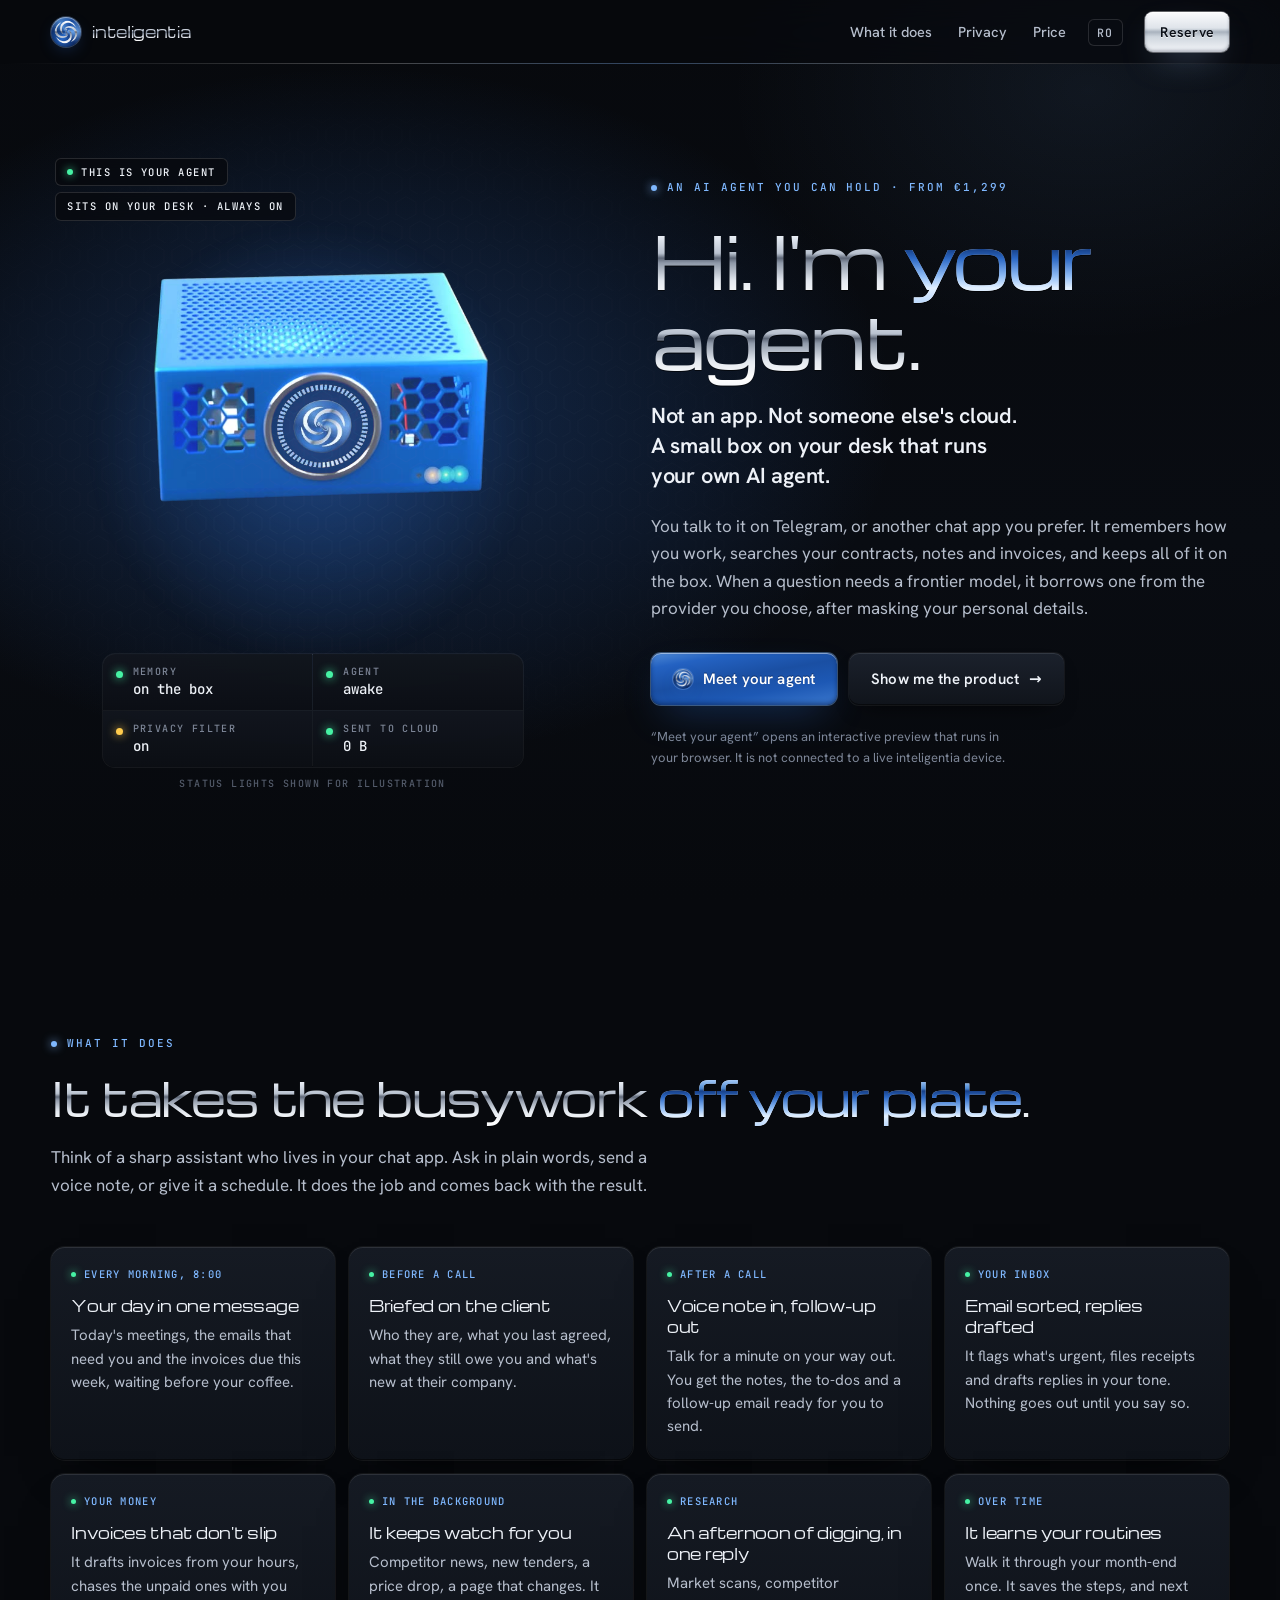
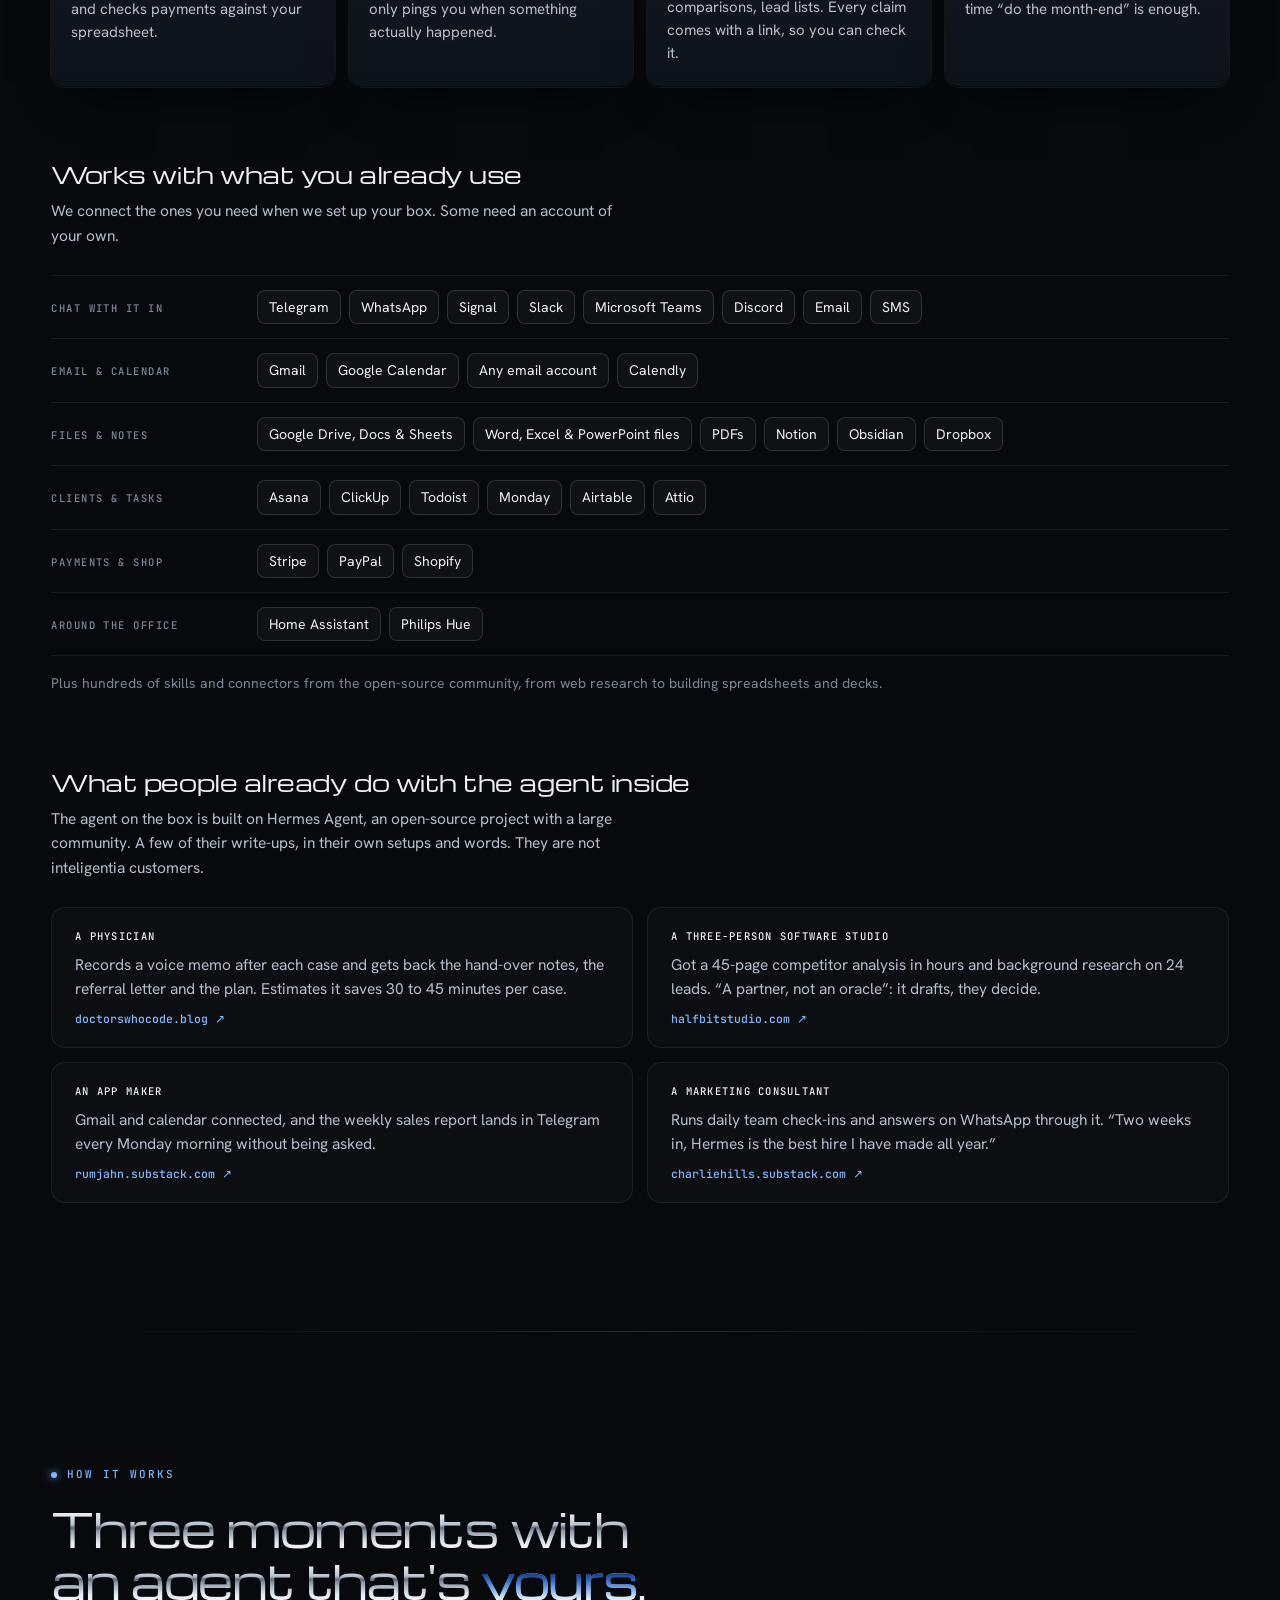
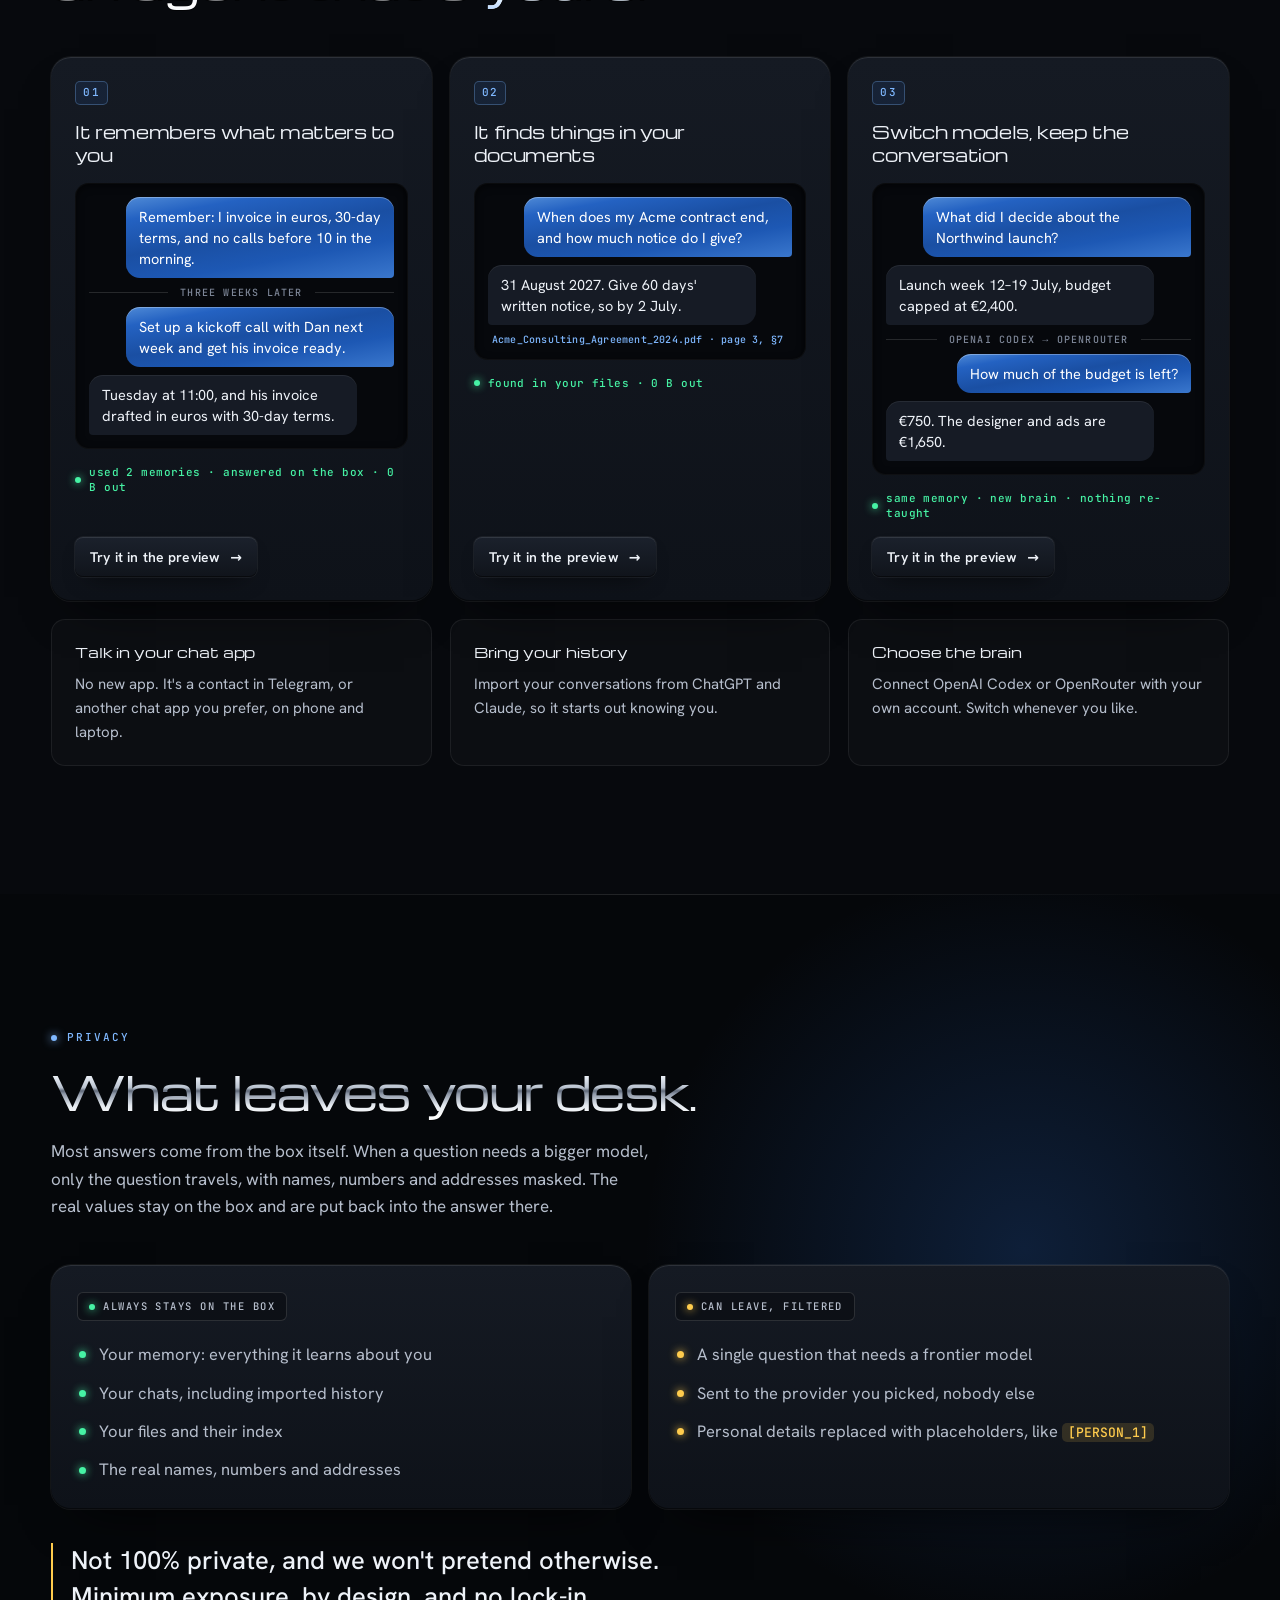
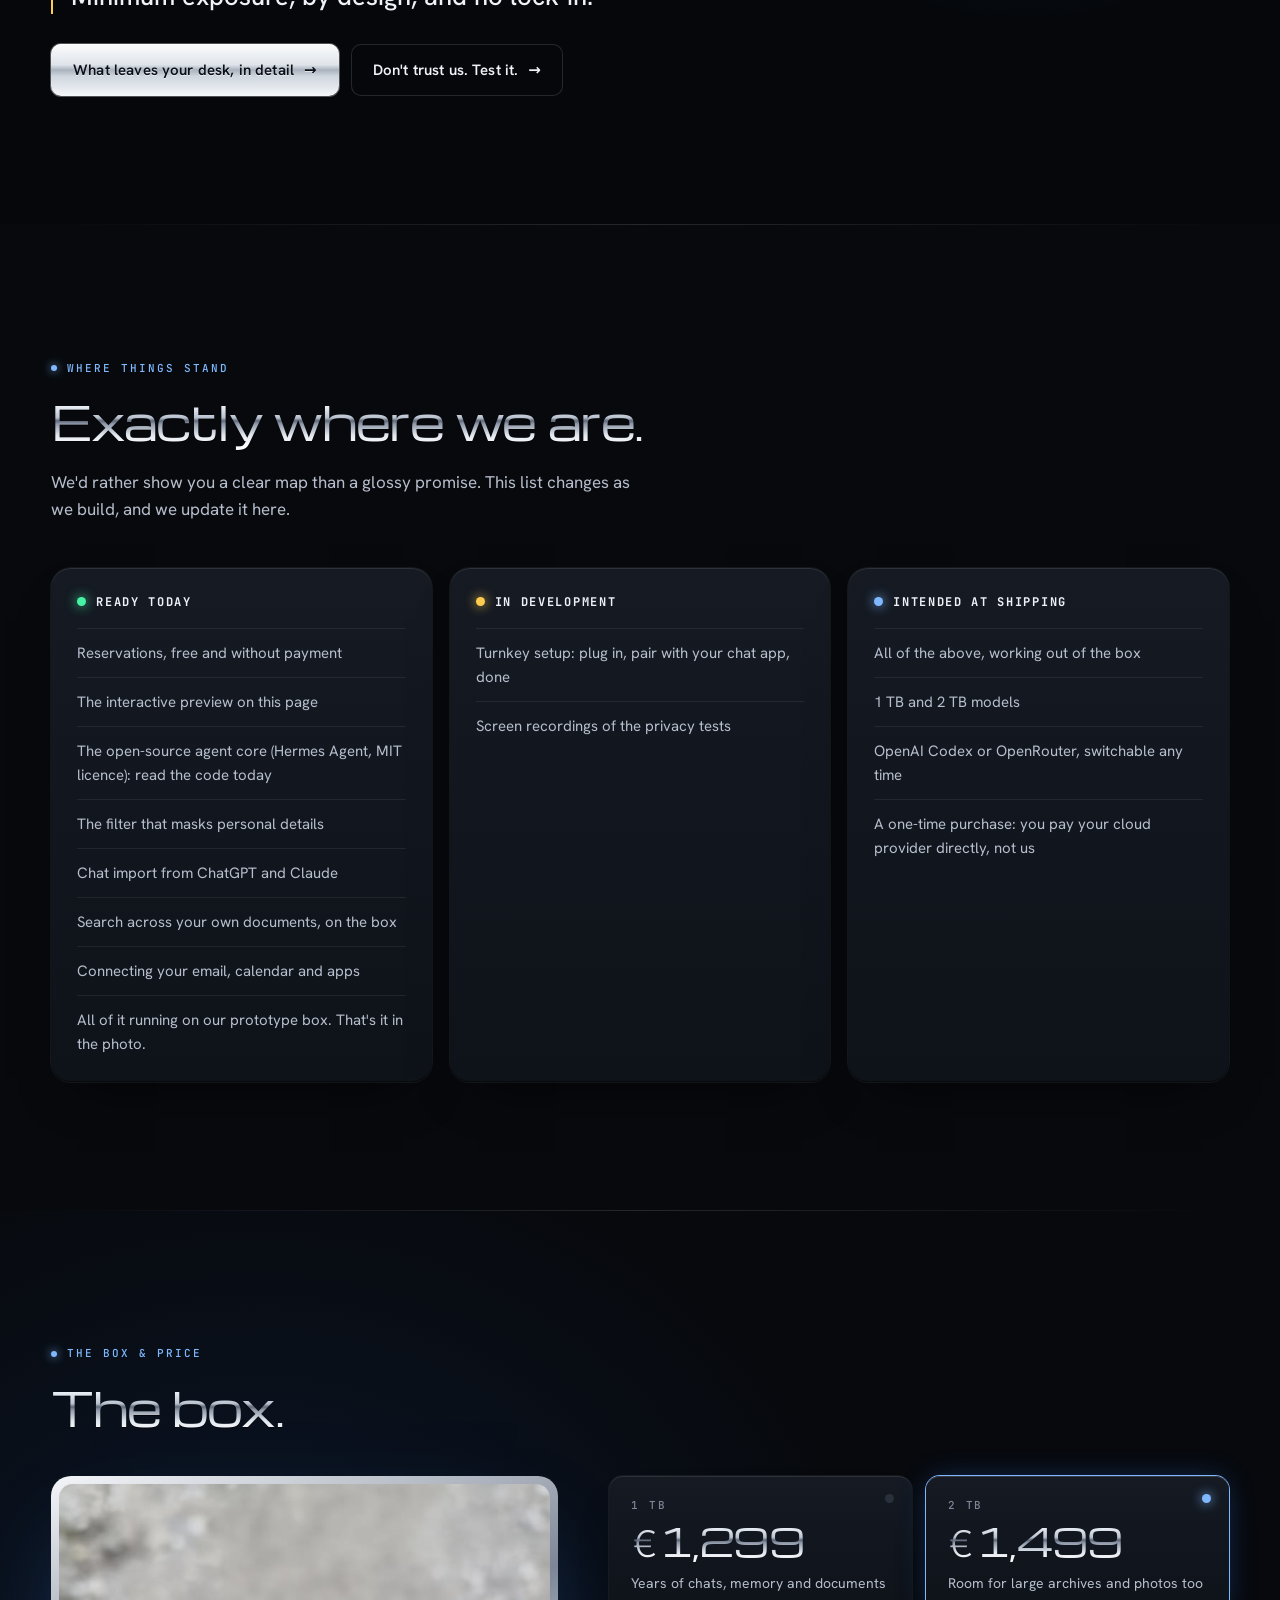
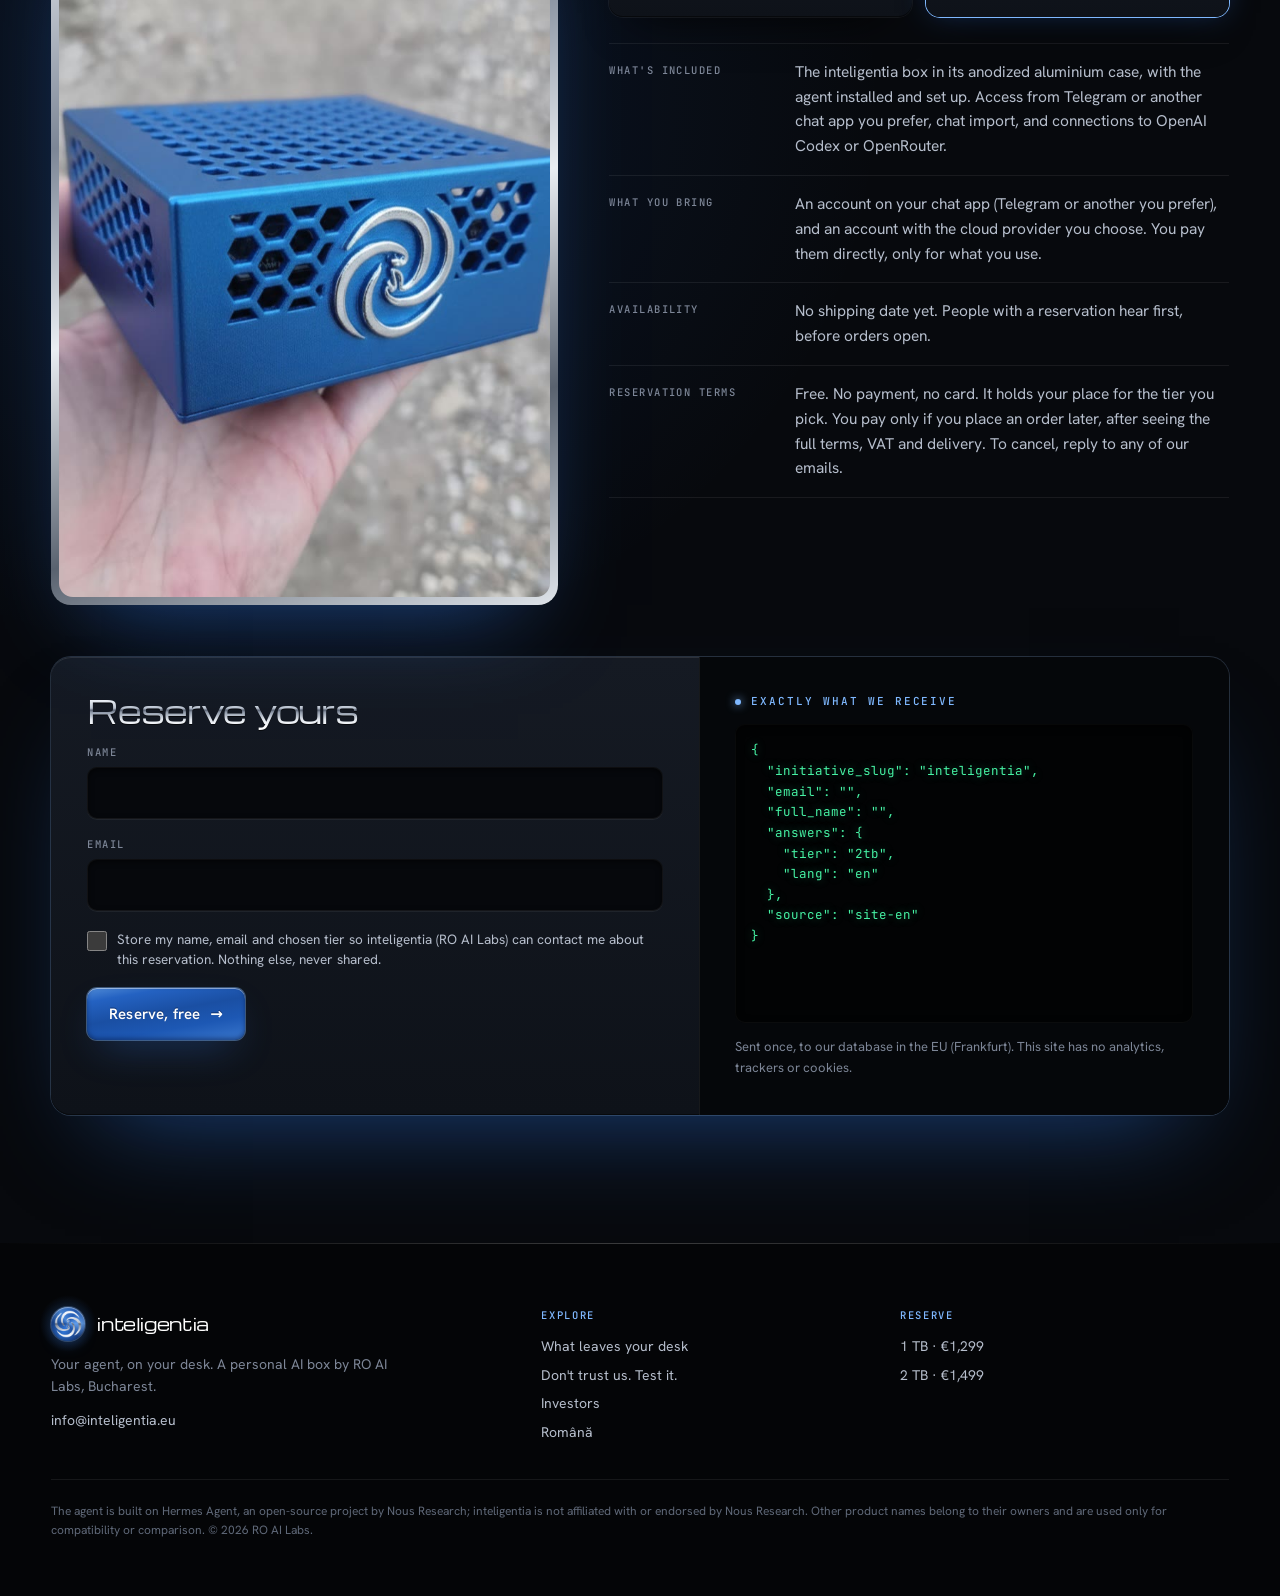
==== commit 47642549: "Status: PII filter, chat import, document search and app connections are ready today; only turnkey s" ====
--- a/index.html
+++ b/index.html
@@ -270,17 +270,18 @@
             <li>Reservations, free and without payment</li>
             <li>The interactive preview on this page</li>
             <li>The open-source agent core (Hermes Agent, MIT licence): read the code today</li>
-            <li>The case and hardware, as a prototype. That's it in the photo.</li>
+            <li>The filter that masks personal details</li>
+            <li>Chat import from ChatGPT and Claude</li>
+            <li>Search across your own documents, on the box</li>
+            <li>Connecting your email, calendar and apps</li>
+            <li>All of it running on our prototype box. That's it in the photo.</li>
           </ul>
         </div>
         <div class="col dev">
           <h3><span class="dot"></span>In development</h3>
           <ul>
             <li>Turnkey setup: plug in, pair with your chat app, done</li>
-            <li>The filter that masks personal details</li>
-            <li>Chat import from OpenAI and Anthropic</li>
-            <li>Search across your own documents, on the box</li>
-              <li>Connecting your email, calendar and apps as part of setup</li>
+            <li>Screen recordings of the privacy tests</li>
           </ul>
         </div>
         <div class="col ship">
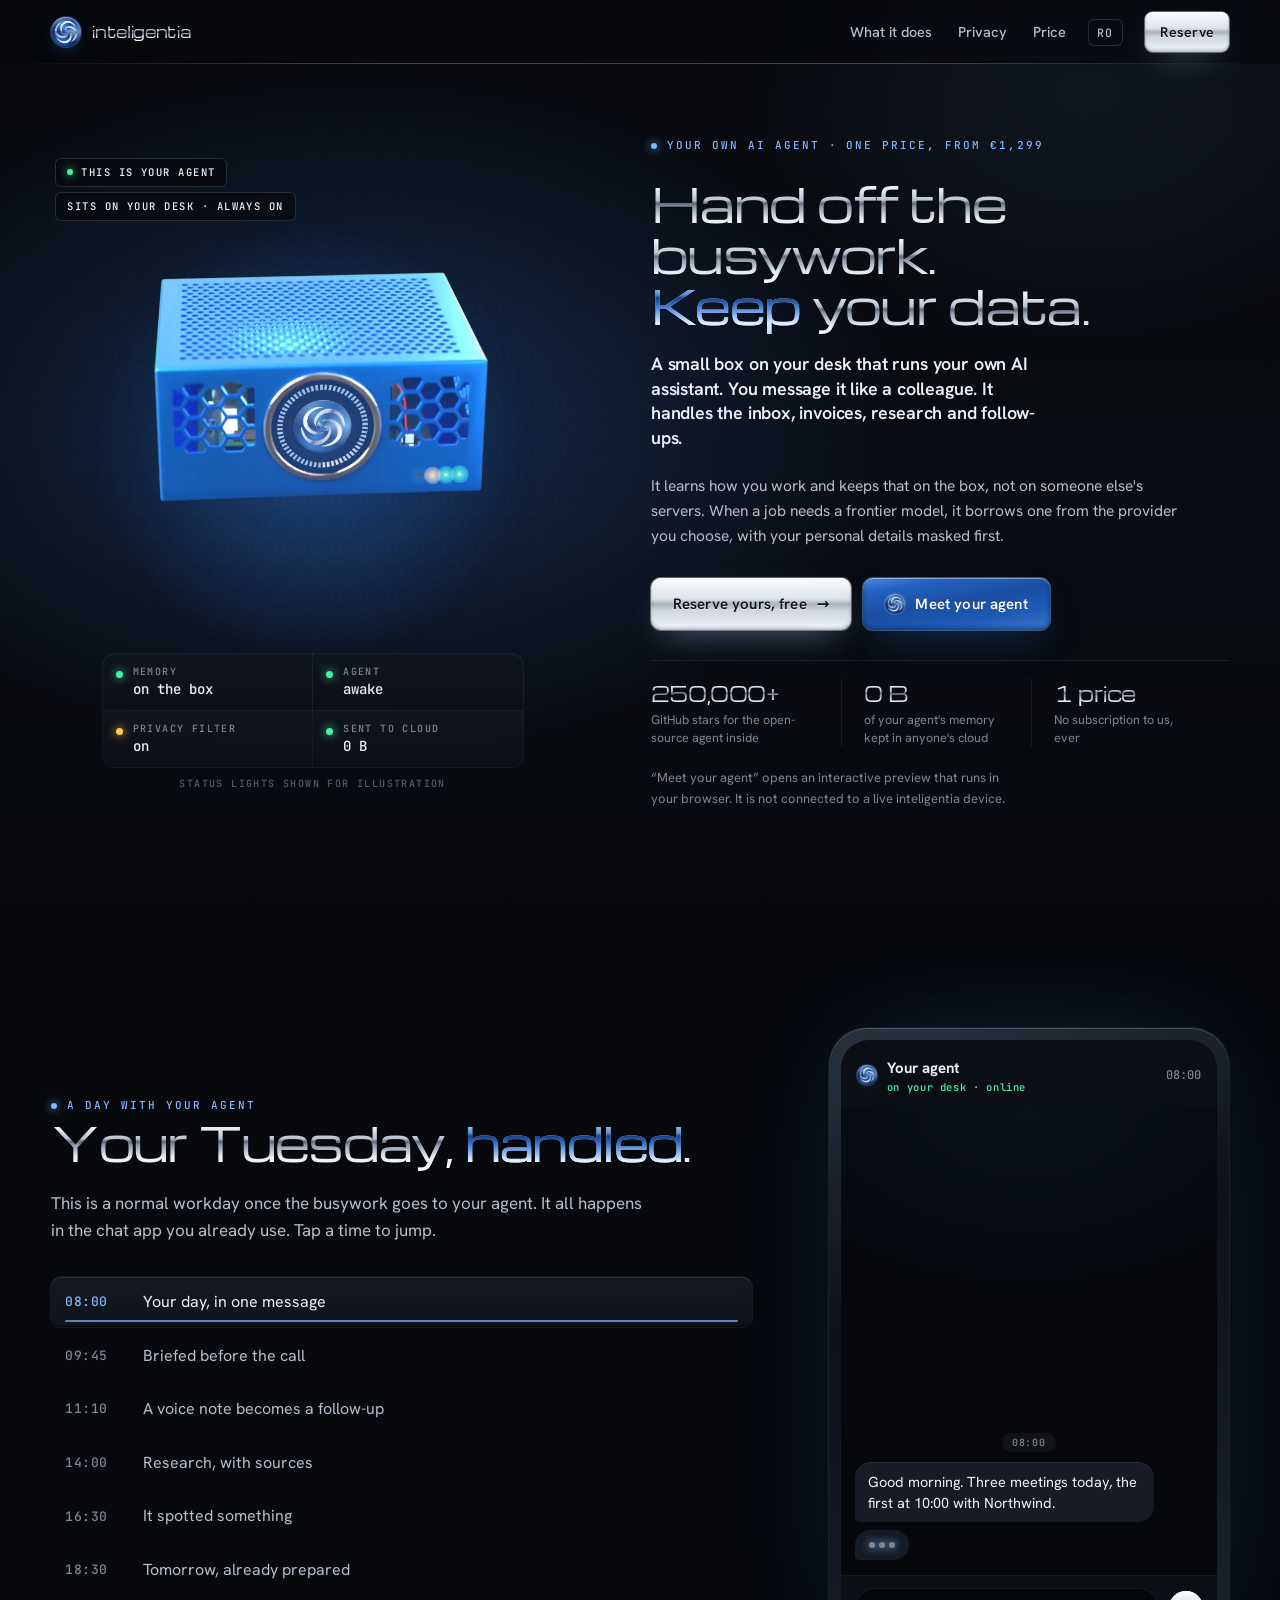
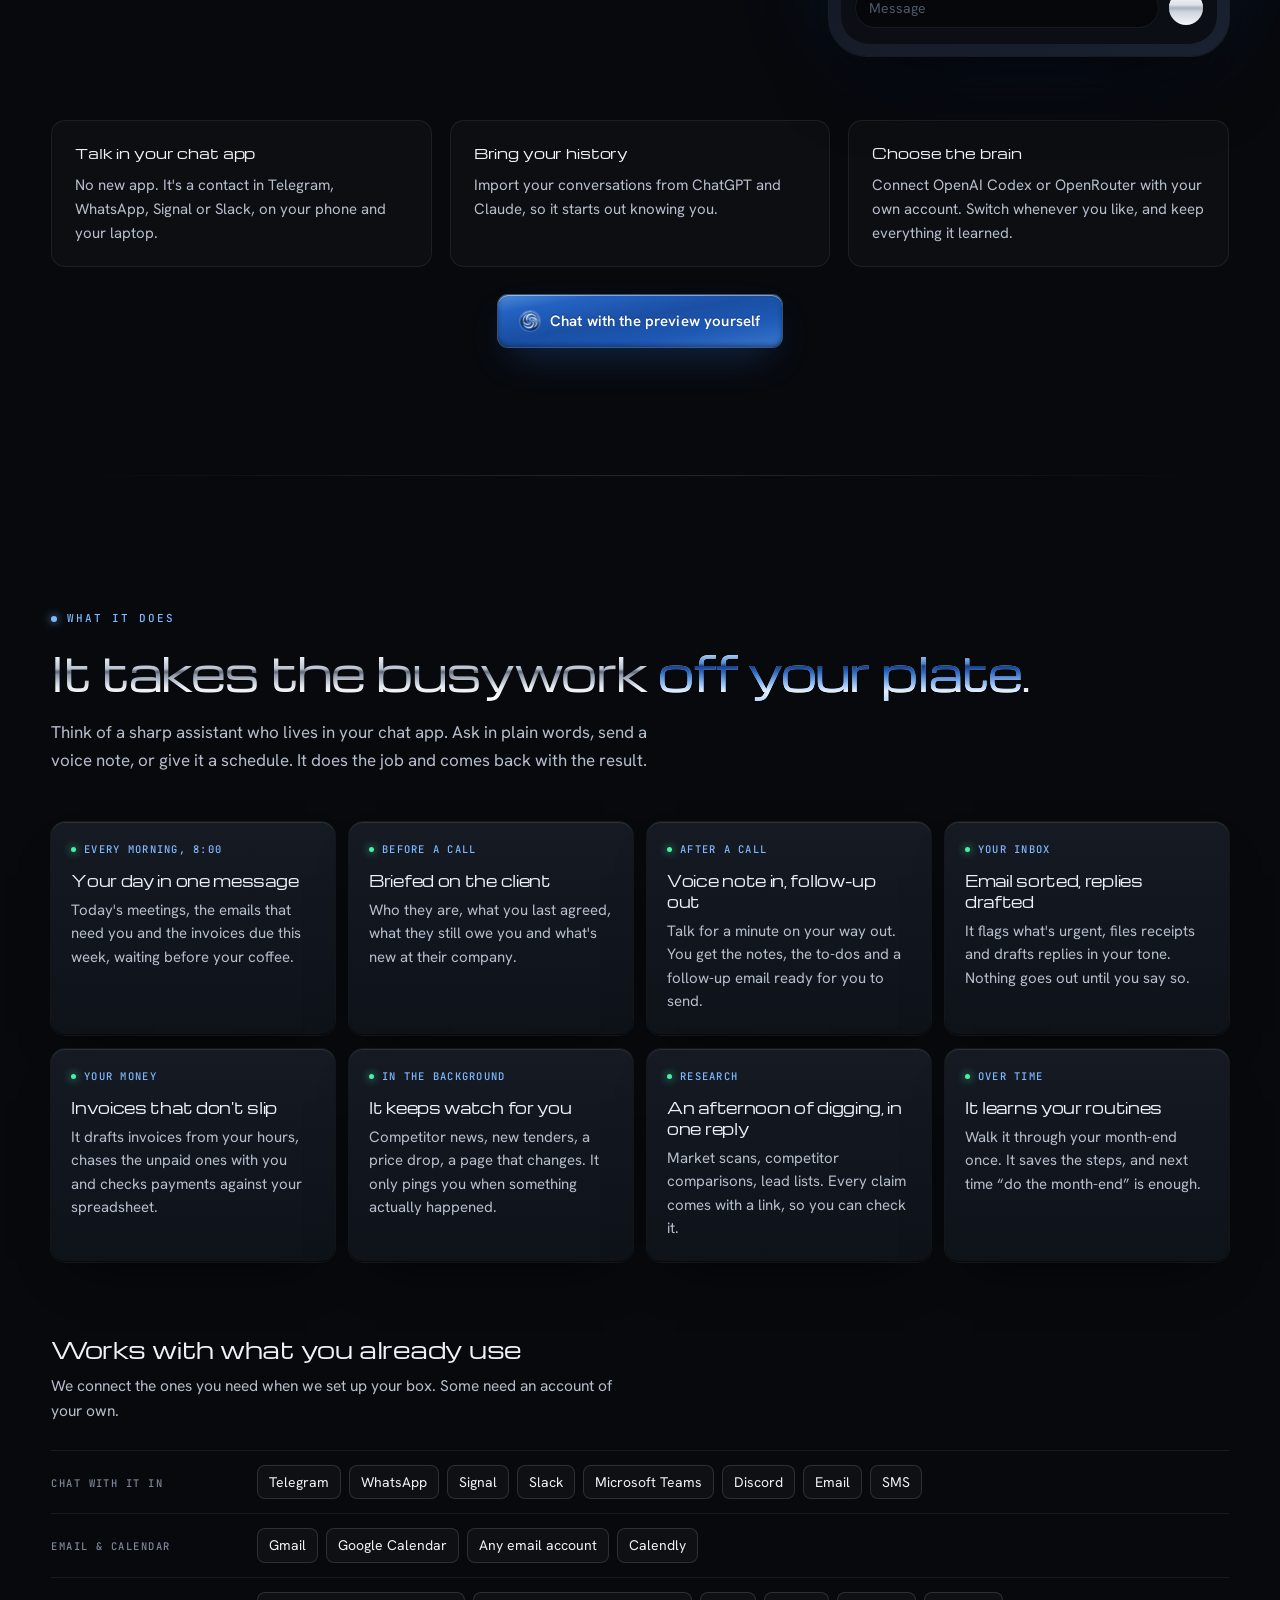
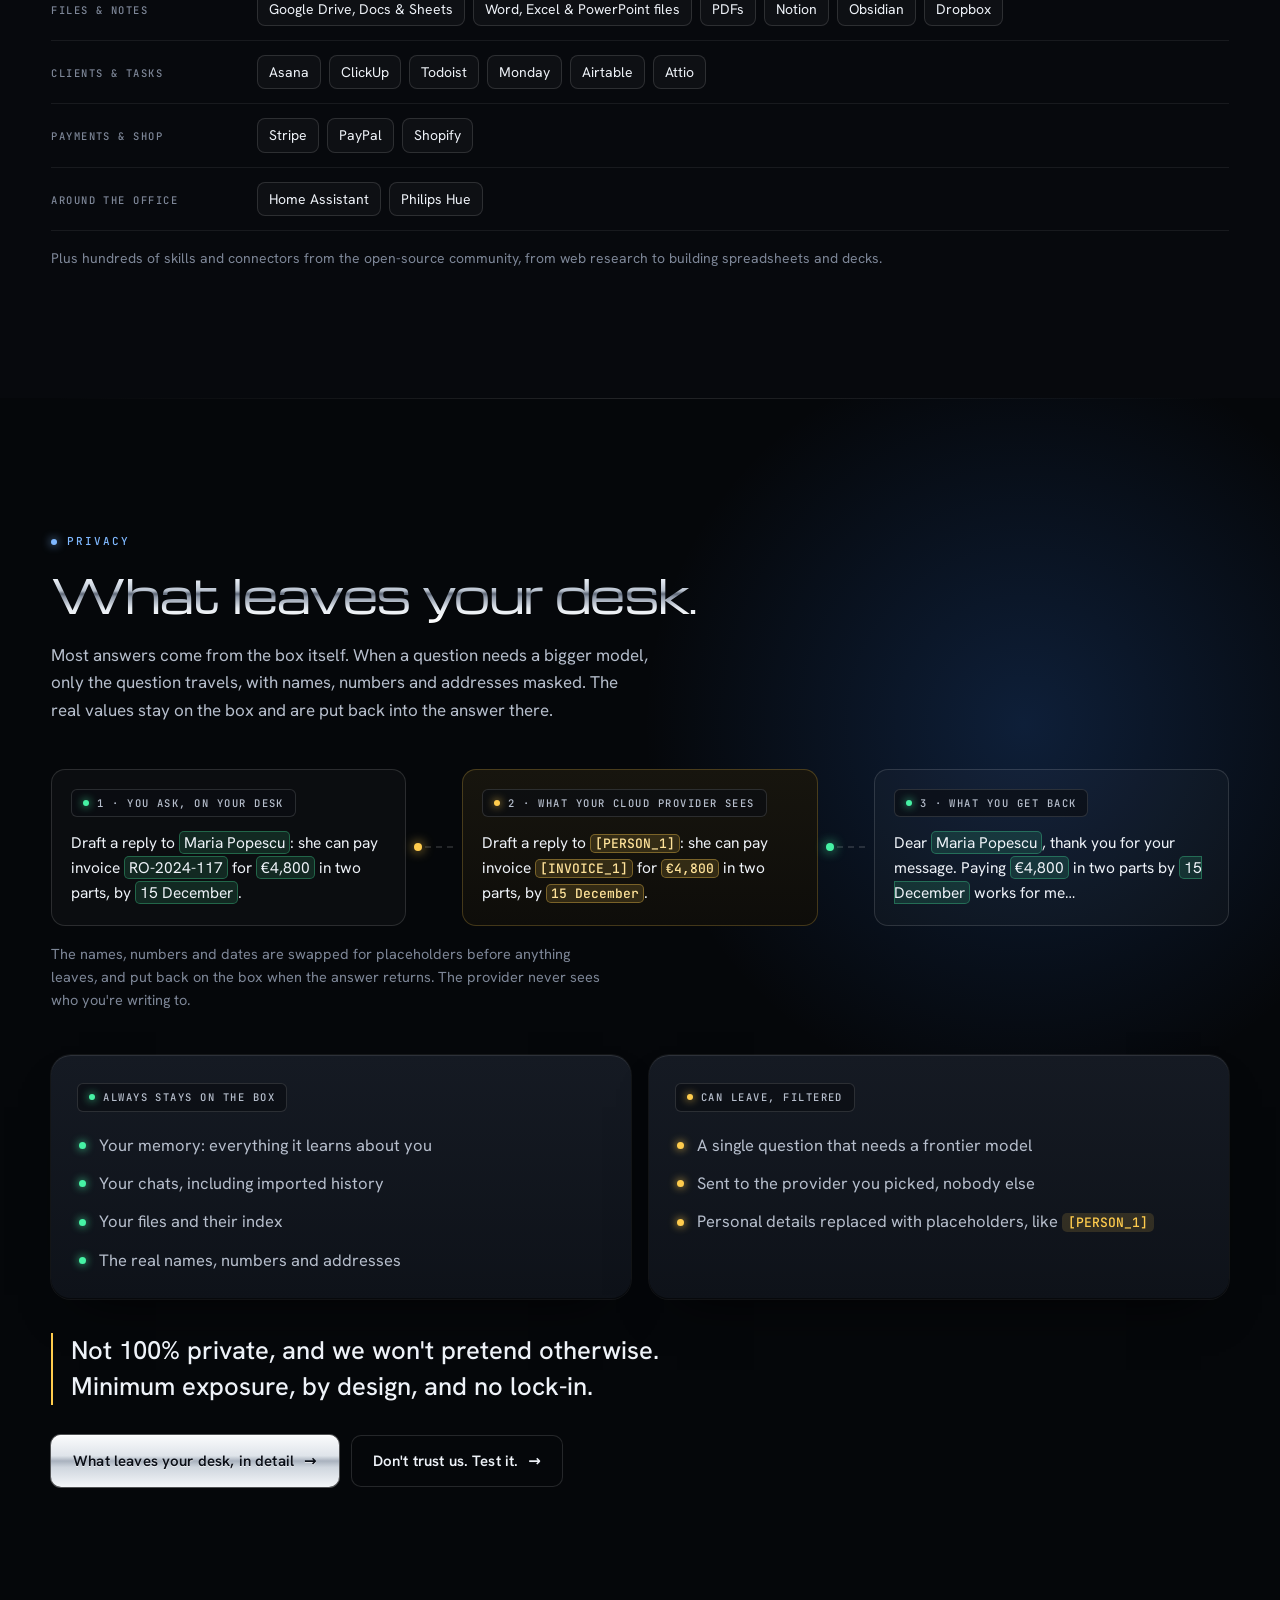
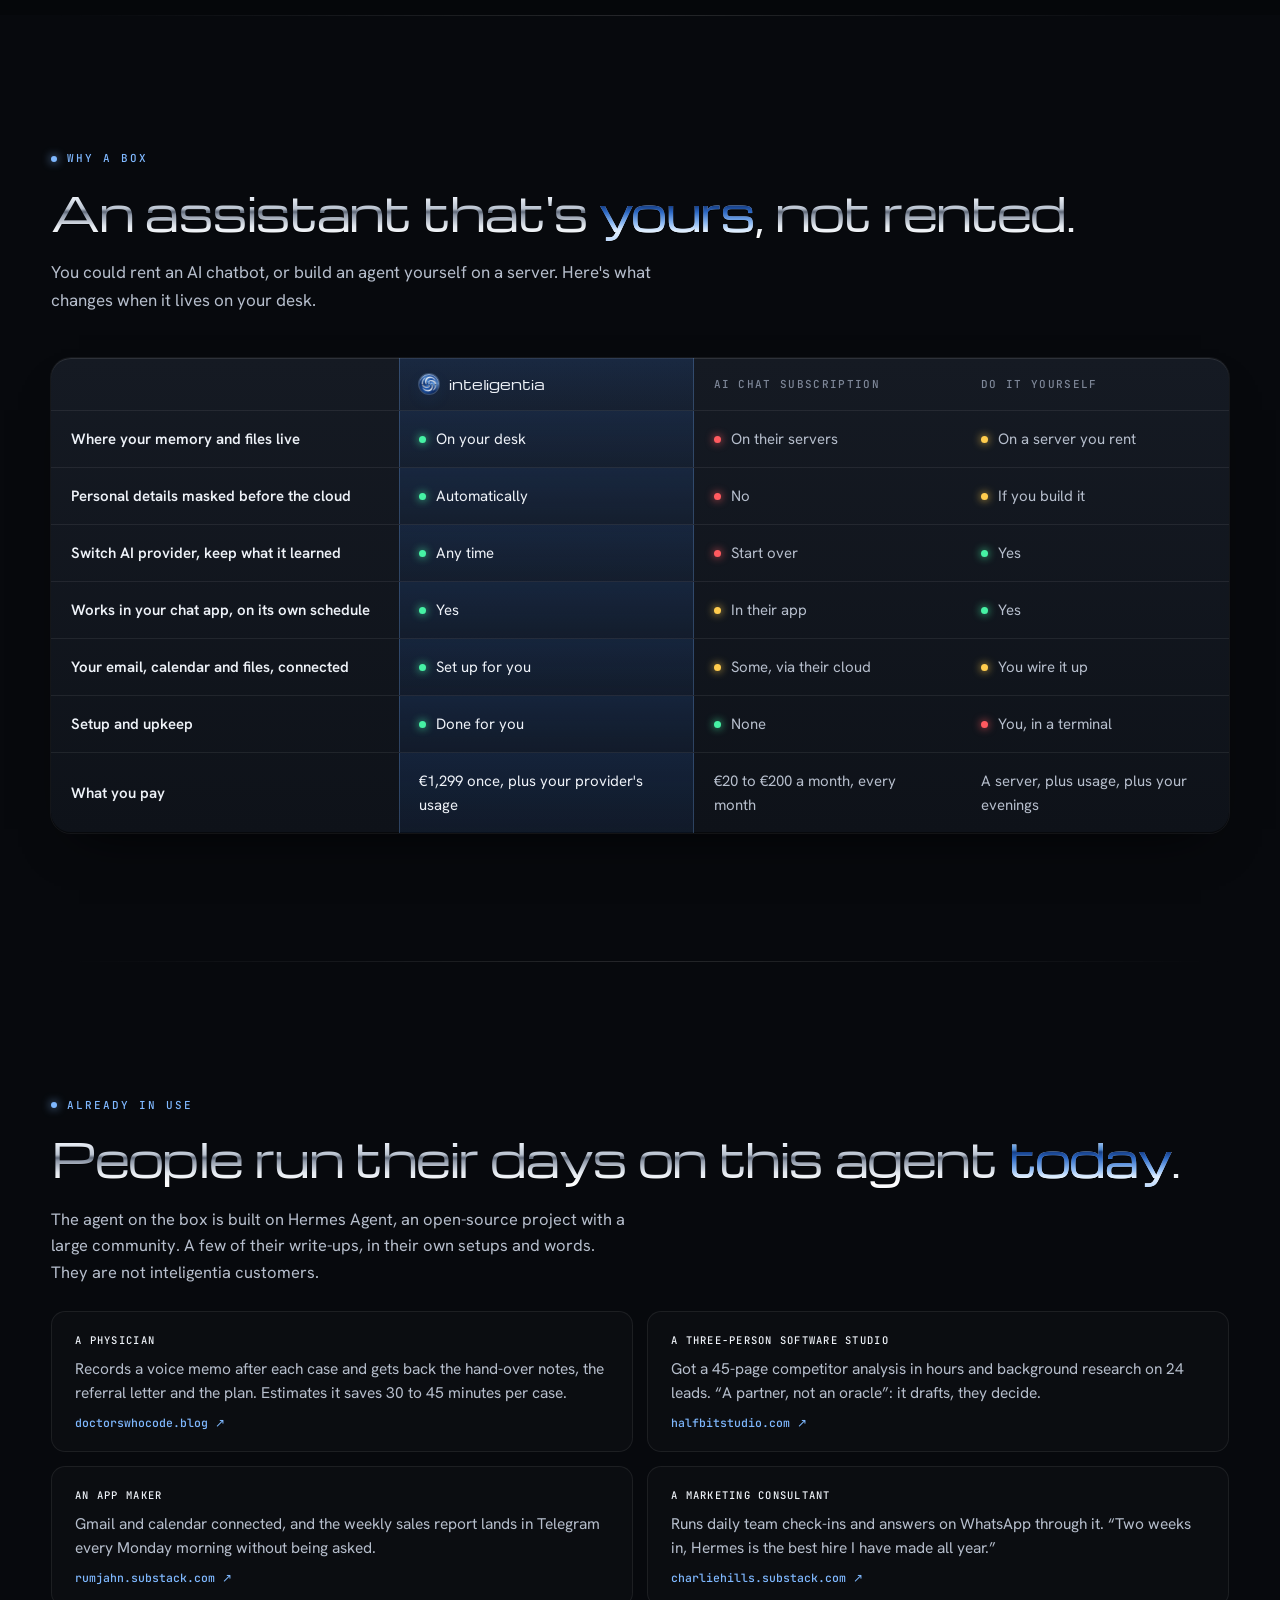
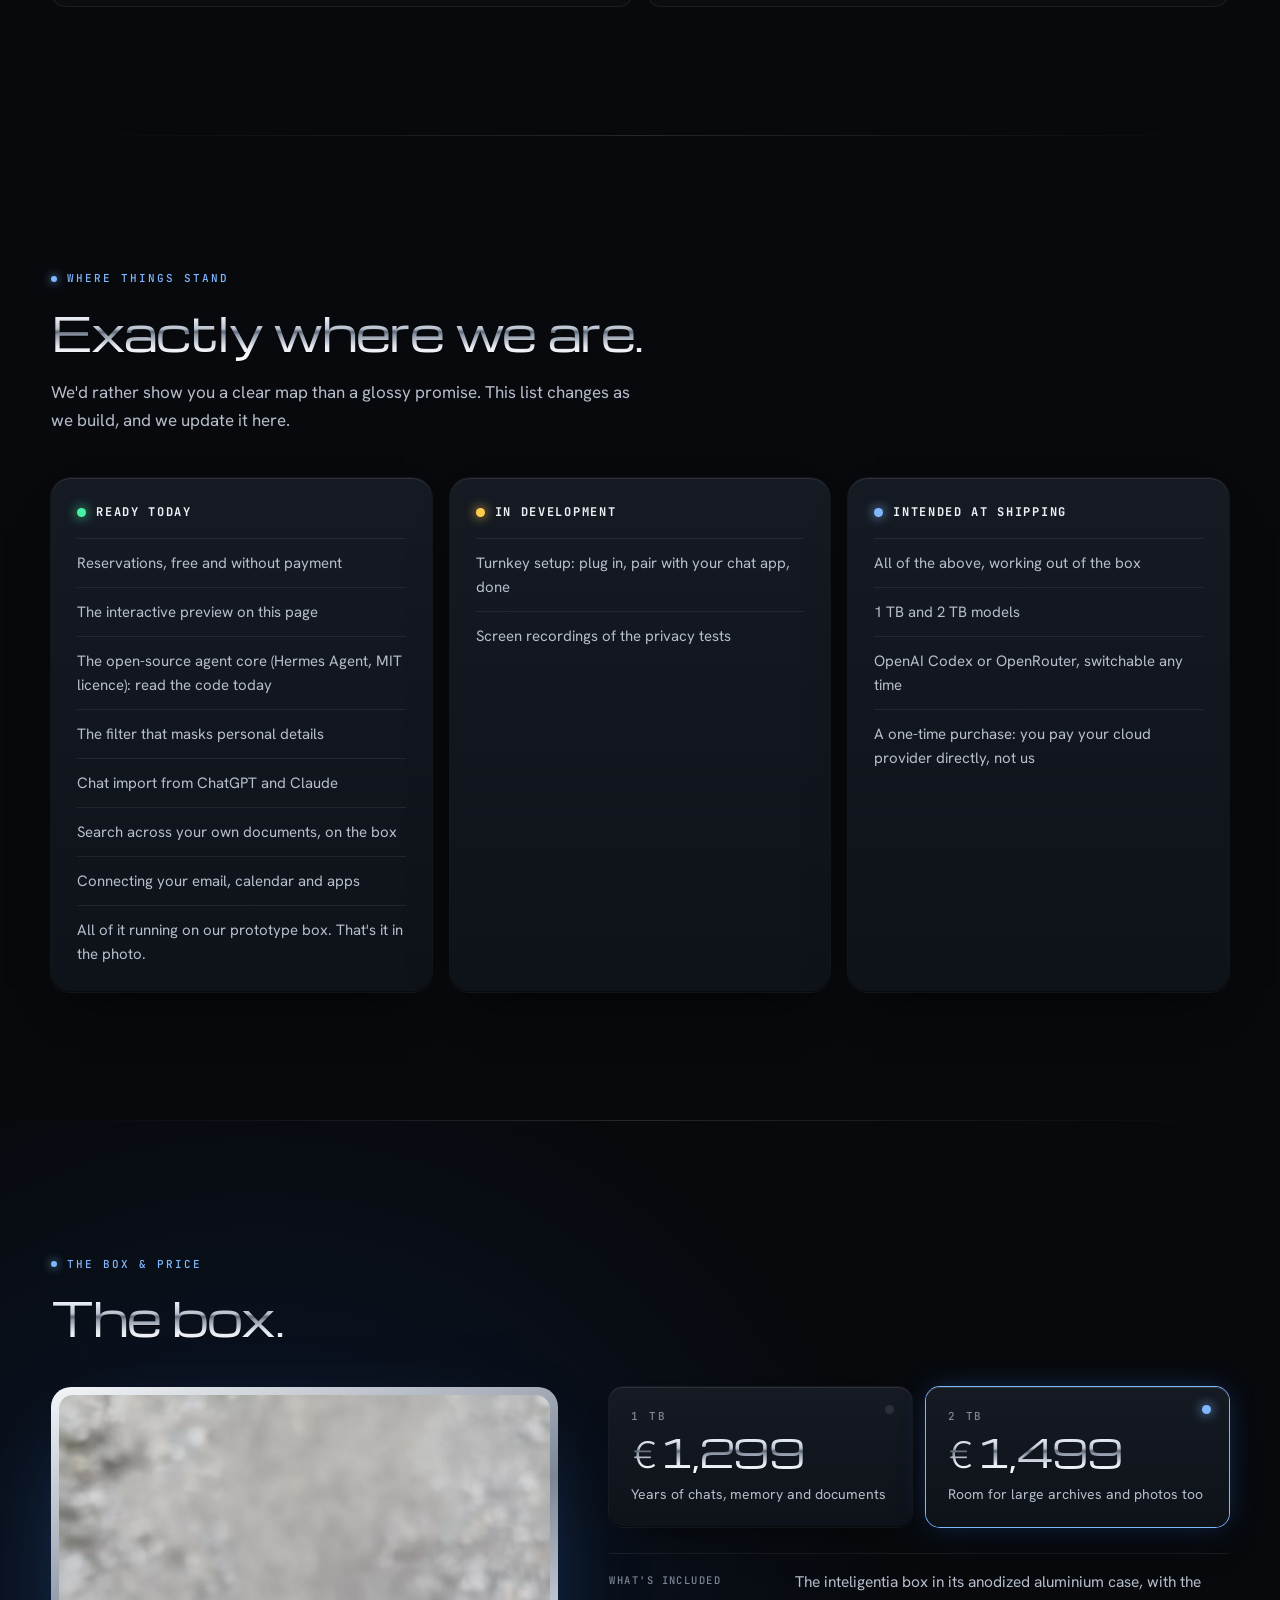
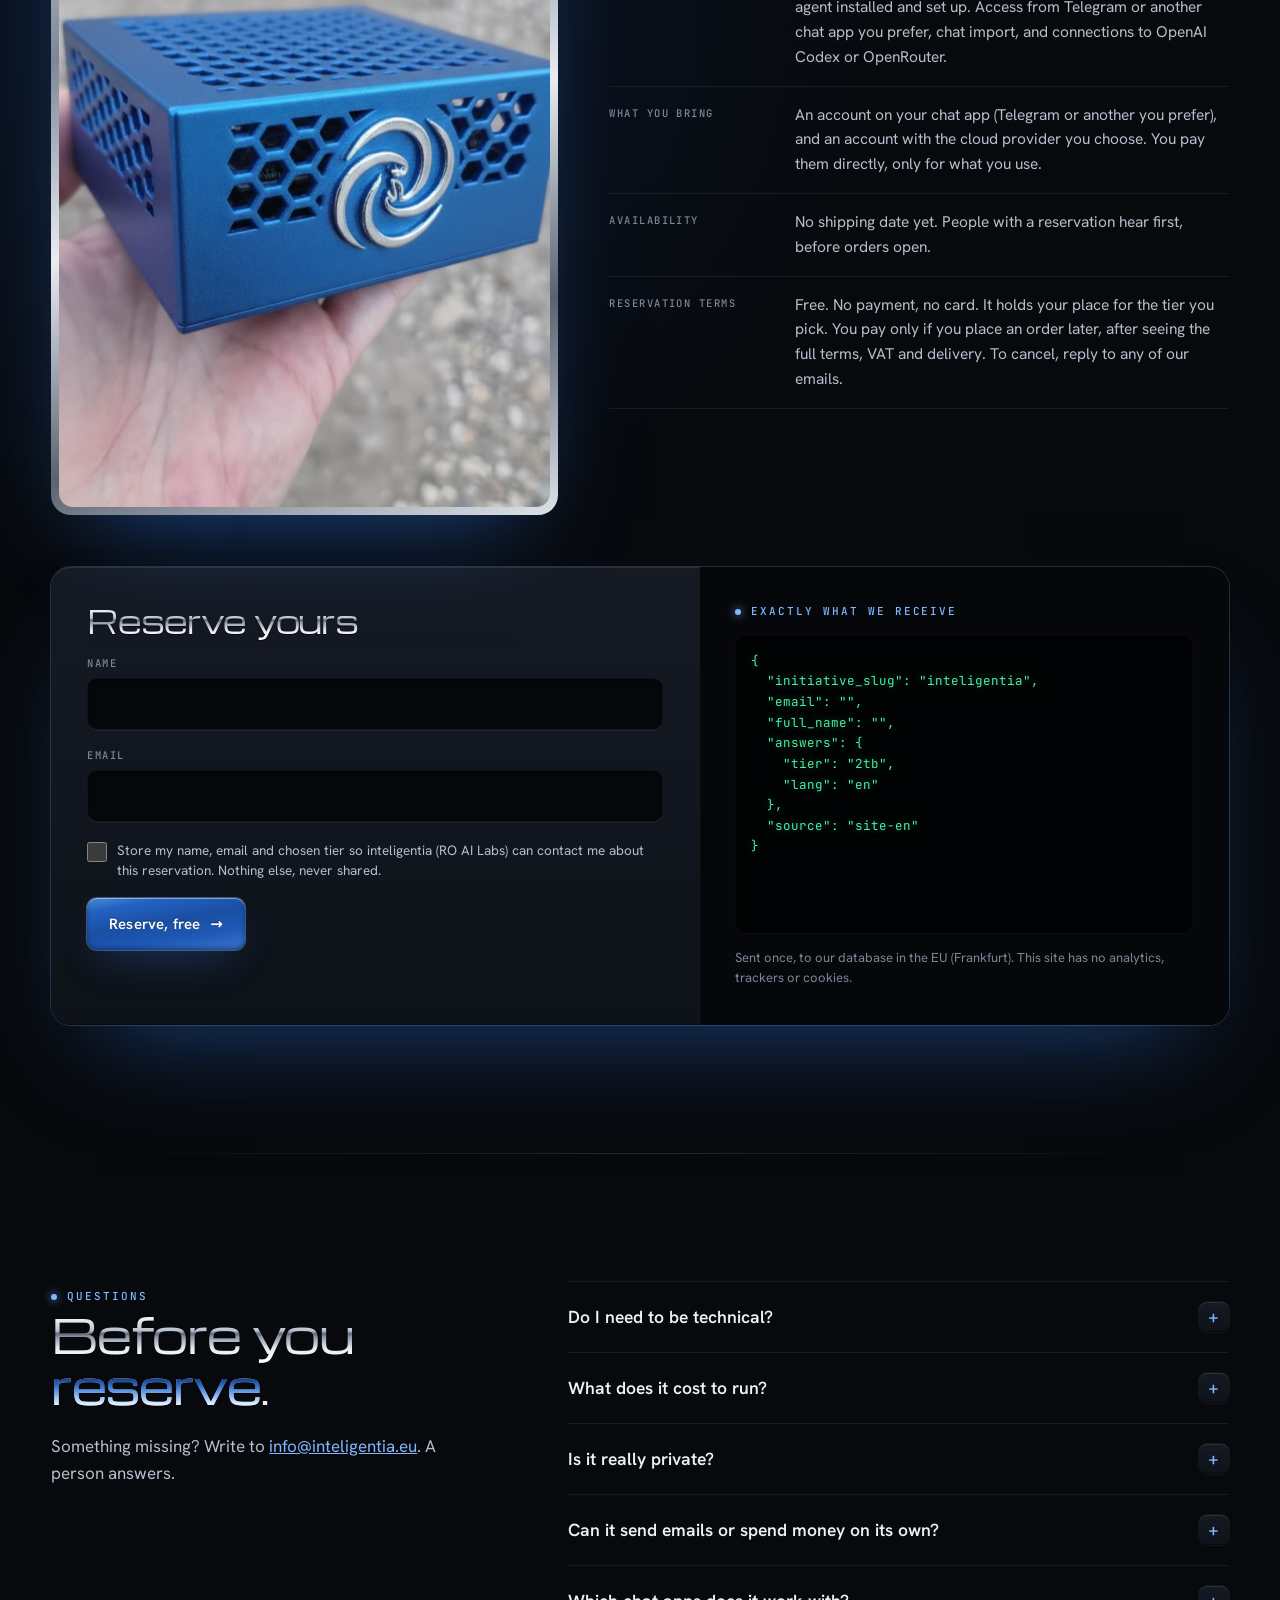
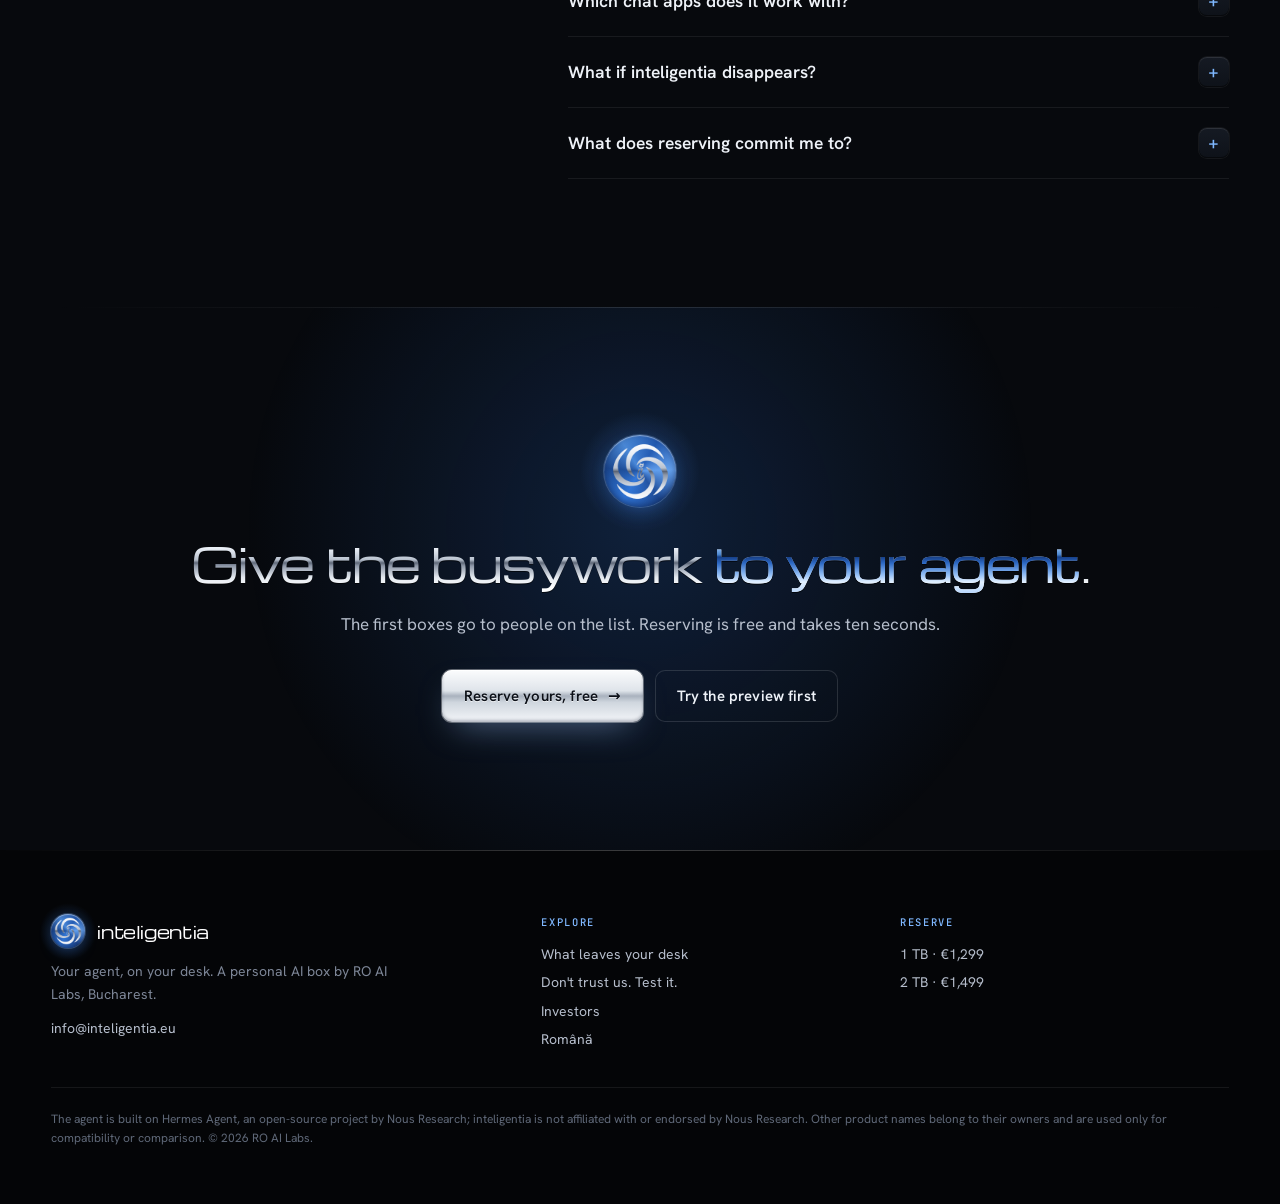
==== commit 63162957: "Homepage (EN): sharper hero with proof bar, animated day with your agent, live masking demo, compari" ====
--- a/index.html
+++ b/index.html
@@ -19,6 +19,7 @@
 <link rel="stylesheet" href="assets/css/fonts.css">
 <link rel="stylesheet" href="assets/css/site.css">
 <link rel="stylesheet" href="assets/css/agent.css">
+<link rel="stylesheet" href="assets/css/persuade.css">
 </head>
 <body data-page="home">
 <a class="skip" href="#main">Skip to content</a>
@@ -58,15 +59,99 @@
         </figcaption>
       </figure>
       <div class="hero-copy">
-        <p class="kicker">An AI agent you can hold · from €1,299</p>
-        <h1 id="hero-title" class="d d-xl">Hi. I'm <em>your</em> agent.</h1>
-        <p class="category">Not an app. Not someone else's cloud. A small box on your desk that runs your own AI agent.</p>
-        <p class="lede">You talk to it on Telegram, or another chat app you prefer. It remembers how you work, searches your contracts, notes and invoices, and keeps all of it on the box. When a question needs a frontier model, it borrows one from the provider you choose, after masking your personal details.</p>
+        <p class="kicker">Your own AI agent · one price, from €1,299</p>
+        <h1 id="hero-title" class="d d-xl">Hand off the busywork. <em>Keep</em> your data.</h1>
+        <p class="category">A small box on your desk that runs your own AI assistant. You message it like a colleague. It handles the inbox, invoices, research and follow-ups.</p>
+        <p class="lede">It learns how you work and keeps that on the box, not on someone else's servers. When a job needs a frontier model, it borrows one from the provider you choose, with your personal details masked first.</p>
         <div class="paths">
+          <a class="btn primary" href="#reserve">Reserve yours, free <span class="arr">→</span></a>
           <a class="btn glow" href="#agent" data-open-agent><span class="orb xs" aria-hidden="true"></span>Meet your agent</a>
-          <a class="btn" href="#hardware">Show me the product <span class="arr">→</span></a>
-        </div>
+        </div>
+        <ul class="proofbar" aria-label="At a glance">
+          <li><b>250,000+</b><span>GitHub stars for the open-source agent inside</span></li>
+          <li><b>0 B</b><span>of your agent's memory kept in anyone's cloud</span></li>
+          <li><b>1 price</b><span>No subscription to us, ever</span></li>
+        </ul>
         <p class="fine-note">“Meet your agent” opens an interactive preview that runs in your browser. It is not connected to a live inteligentia device.</p>
+      </div>
+    </div>
+  </section>
+
+  <!-- ============ a day with your agent ============ -->
+  <section class="block day" id="how" aria-labelledby="how-title">
+    <div class="wrap">
+      <div class="day-grid">
+        <div class="day-copy">
+          <p class="kicker">A day with your agent</p>
+          <h2 id="how-title" class="d d-l">Your Tuesday, <em>handled</em>.</h2>
+          <p class="lede">This is a normal workday once the busywork goes to your agent. It all happens in the chat app you already use. Tap a time to jump.</p>
+          <ol class="day-times" aria-label="Moments in the day">
+            <li><button type="button" data-step="0" aria-pressed="true"><b>08:00</b><span>Your day, in one message</span></button></li>
+            <li><button type="button" data-step="1" aria-pressed="false"><b>09:45</b><span>Briefed before the call</span></button></li>
+            <li><button type="button" data-step="2" aria-pressed="false"><b>11:10</b><span>A voice note becomes a follow-up</span></button></li>
+            <li><button type="button" data-step="3" aria-pressed="false"><b>14:00</b><span>Research, with sources</span></button></li>
+            <li><button type="button" data-step="4" aria-pressed="false"><b>16:30</b><span>It spotted something</span></button></li>
+            <li><button type="button" data-step="5" aria-pressed="false"><b>18:30</b><span>Tomorrow, already prepared</span></button></li>
+          </ol>
+        </div>
+
+        <div class="phone" aria-label="Example chat with your agent">
+          <div class="phone-top">
+            <span class="orb xs" aria-hidden="true"></span>
+            <div><b>Your agent</b><small>on your desk · online</small></div>
+            <span class="phone-clock" id="day-clock">08:00</span>
+          </div>
+          <div class="phone-log" id="day-log">
+            <div class="scene" data-t="08:00">
+              <p class="ag">Good morning. Three meetings today, the first at 10:00 with Northwind.</p>
+              <p class="ag">Two emails need you: Dan asks about the contract, and Acme's invoice is 12 days late (€2,400).</p>
+              <p class="me">Send Acme a reminder. Polite but firm.</p>
+              <p class="ag">Drafted in your usual tone. <span class="act">Review and send</span></p>
+              <p class="tl">read your inbox and calendar · answered on the box · 0 B out</p>
+            </div>
+            <div class="scene" data-t="09:45">
+              <p class="ag">Northwind in 15 minutes. Last time you agreed on launch week 12–19 July, budget €2,400.</p>
+              <p class="ag">News since then: they're hiring a head of marketing. Might be worth asking who'll own the launch.</p>
+              <p class="me">Good catch. Anything unpaid?</p>
+              <p class="ag">No, they're all paid up.</p>
+              <p class="tl">used 3 memories · checked their site · 0 B of your data out</p>
+            </div>
+            <div class="scene" data-t="11:10">
+              <p class="me voice"><span class="wave" aria-hidden="true"></span> Voice note · 0:48</p>
+              <p class="ag">Got it. Notes saved under Northwind. Three to-dos:<br>1. Revised quote by Thursday<br>2. Intro them to your designer<br>3. Follow-up call next week</p>
+              <p class="ag">The follow-up email is drafted, and I held Wednesday 11:00 for the call. <span class="act">Review</span></p>
+              <p class="tl">transcribed on the box · 0 B out</p>
+            </div>
+            <div class="scene" data-t="14:00">
+              <p class="me">Find 10 boutique hotels in Cluj whose booking pages look outdated.</p>
+              <p class="ag">Here are 10, each with a link, what looks dated and who to contact. Added to your Leads sheet.</p>
+              <p class="src">Leads · 10 new rows · 23 sources</p>
+              <p class="tl">used your cloud model · names masked · 1.4 KB out</p>
+            </div>
+            <div class="scene" data-t="16:30">
+              <p class="ag">Heads-up: the public tender you're watching for digital marketing services just published a new lot. Deadline 14 November.</p>
+              <p class="me">Summarise what they want.</p>
+              <p class="ag">Social media and ads for 12 months, budget €38,000, small agencies welcome. Want a go/no-go list?</p>
+              <p class="tl">checked every hour on the box · only pinged you when it changed</p>
+            </div>
+            <div class="scene" data-t="18:30">
+              <p class="ag">Wrapping up. Tomorrow: one call at 10:00, and Dan's invoice is due.</p>
+              <p class="ag">It's drafted in euros with 30-day terms, like always, and no meetings before 10 as you prefer. <span class="act">Approve</span></p>
+              <p class="me">Perfect. Thanks!</p>
+              <p class="tl">used 2 memories · answered on the box · 0 B out</p>
+            </div>
+          </div>
+          <div class="phone-input" aria-hidden="true"><span>Message</span><i></i></div>
+        </div>
+      </div>
+
+      <div class="facts rv">
+        <div><b>Talk in your chat app</b><p>No new app. It's a contact in Telegram, WhatsApp, Signal or Slack, on your phone and your laptop.</p></div>
+        <div><b>Bring your history</b><p>Import your conversations from ChatGPT and Claude, so it starts out knowing you.</p></div>
+        <div><b>Choose the brain</b><p>Connect OpenAI Codex or OpenRouter with your own account. Switch whenever you like, and keep everything it learned.</p></div>
+      </div>
+      <div class="paths center">
+        <button class="btn glow" type="button" data-open-agent><span class="orb xs" aria-hidden="true"></span>Chat with the preview yourself</button>
       </div>
     </div>
   </section>
@@ -120,6 +205,7 @@
           <p>Walk it through your month-end once. It saves the steps, and next time “do the month-end” is enough.</p>
         </article>
       </div>
+      <p class="jobs-hint" aria-hidden="true">Swipe for more →</p>
 
       <div class="apps rv">
         <div class="apps-head">
@@ -137,10 +223,128 @@
         <p class="apps-more">Plus hundreds of skills and connectors from the open-source community, from web research to building spreadsheets and decks.</p>
       </div>
 
+    </div>
+  </section>
+
+  <!-- ============ privacy ============ -->
+  <section class="block night hex" id="privacy" aria-labelledby="privacy-title">
+    <div class="wrap">
+      <p class="kicker">Privacy</p>
+      <h2 id="privacy-title" class="d d-l">What leaves your desk.</h2>
+      <p class="lede">Most answers come from the box itself. When a question needs a bigger model, only the question travels, with names, numbers and addresses masked. The real values stay on the box and are put back into the answer there.</p>
+
+      <div class="wire rv" id="wire" aria-label="Example of how a question is masked before it leaves the box">
+        <div class="wire-step">
+          <span class="tag local">1 · You ask, on your desk</span>
+          <p class="msg">Draft a reply to <mark data-ph="[PERSON_1]">Maria Popescu</mark>: she can pay invoice <mark data-ph="[INVOICE_1]">RO-2024-117</mark> for <mark data-ph="[AMOUNT_1]">€4,800</mark> in two parts, by <mark data-ph="[DATE_1]">15 December</mark>.</p>
+        </div>
+        <div class="wire-pipe" aria-hidden="true"><i></i></div>
+        <div class="wire-step out">
+          <span class="tag filter">2 · What your cloud provider sees</span>
+          <p class="msg">Draft a reply to <mark>[PERSON_1]</mark>: she can pay invoice <mark>[INVOICE_1]</mark> for <mark>[AMOUNT_1]</mark> in two parts, by <mark>[DATE_1]</mark>.</p>
+        </div>
+        <div class="wire-pipe back" aria-hidden="true"><i></i></div>
+        <div class="wire-step">
+          <span class="tag local">3 · What you get back</span>
+          <p class="msg">Dear <mark class="real">Maria Popescu</mark>, thank you for your message. Paying <mark class="real">€4,800</mark> in two parts by <mark class="real">15 December</mark> works for me…</p>
+        </div>
+      </div>
+      <p class="wire-note rv">The names, numbers and dates are swapped for placeholders before anything leaves, and put back on the box when the answer returns. The provider never sees who you're writing to.</p>
+      <div class="lanes2 rv">
+        <div class="lane">
+          <span class="tag local">Always stays on the box</span>
+          <ul>
+            <li>Your memory: everything it learns about you</li>
+            <li>Your chats, including imported history</li>
+            <li>Your files and their index</li>
+            <li>The real names, numbers and addresses</li>
+          </ul>
+        </div>
+        <div class="lane">
+          <span class="tag filter">Can leave, filtered</span>
+          <ul>
+            <li>A single question that needs a frontier model</li>
+            <li>Sent to the provider you picked, nobody else</li>
+            <li>Personal details replaced with placeholders, like <code>[PERSON_1]</code></li>
+          </ul>
+        </div>
+      </div>
+      <p class="honest-line">Not 100% private, and we won't pretend otherwise. Minimum exposure, by design, and no lock-in.</p>
+      <div class="paths">
+        <a class="btn on-dark" href="security.html">What leaves your desk, in detail <span class="arr">→</span></a>
+        <a class="btn ghost on-dark" href="proof.html">Don't trust us. Test it. <span class="arr">→</span></a>
+      </div>
+    </div>
+  </section>
+
+  <!-- ============ compare ============ -->
+  <section class="block" id="compare" aria-labelledby="compare-title">
+    <div class="wrap">
+      <p class="kicker">Why a box</p>
+      <h2 id="compare-title" class="d d-l">An assistant that's <em>yours</em>, not rented.</h2>
+      <p class="lede">You could rent an AI chatbot, or build an agent yourself on a server. Here's what changes when it lives on your desk.</p>
+
+      <div class="cmp rv" role="table" aria-label="inteligentia compared with an AI chat subscription and a do-it-yourself setup">
+        <div class="cmp-row cmp-head" role="row">
+          <span role="columnheader"><span class="sr">Feature</span></span>
+          <span role="columnheader" class="us"><span class="orb xs" aria-hidden="true"></span>inteligentia</span>
+          <span role="columnheader">AI chat subscription</span>
+          <span role="columnheader">Do it yourself</span>
+        </div>
+        <div class="cmp-row" role="row">
+          <span role="rowheader">Where your memory and files live</span>
+          <span role="cell" class="us yes">On your desk</span>
+          <span role="cell" class="no">On their servers</span>
+          <span role="cell" class="mid">On a server you rent</span>
+        </div>
+        <div class="cmp-row" role="row">
+          <span role="rowheader">Personal details masked before the cloud</span>
+          <span role="cell" class="us yes">Automatically</span>
+          <span role="cell" class="no">No</span>
+          <span role="cell" class="mid">If you build it</span>
+        </div>
+        <div class="cmp-row" role="row">
+          <span role="rowheader">Switch AI provider, keep what it learned</span>
+          <span role="cell" class="us yes">Any time</span>
+          <span role="cell" class="no">Start over</span>
+          <span role="cell" class="yes">Yes</span>
+        </div>
+        <div class="cmp-row" role="row">
+          <span role="rowheader">Works in your chat app, on its own schedule</span>
+          <span role="cell" class="us yes">Yes</span>
+          <span role="cell" class="mid">In their app</span>
+          <span role="cell" class="yes">Yes</span>
+        </div>
+        <div class="cmp-row" role="row">
+          <span role="rowheader">Your email, calendar and files, connected</span>
+          <span role="cell" class="us yes">Set up for you</span>
+          <span role="cell" class="mid">Some, via their cloud</span>
+          <span role="cell" class="mid">You wire it up</span>
+        </div>
+        <div class="cmp-row" role="row">
+          <span role="rowheader">Setup and upkeep</span>
+          <span role="cell" class="us yes">Done for you</span>
+          <span role="cell" class="yes">None</span>
+          <span role="cell" class="no">You, in a terminal</span>
+        </div>
+        <div class="cmp-row" role="row">
+          <span role="rowheader">What you pay</span>
+          <span role="cell" class="us">€1,299 once, plus your provider's usage</span>
+          <span role="cell">€20 to €200 a month, every month</span>
+          <span role="cell">A server, plus usage, plus your evenings</span>
+        </div>
+      </div>
+    </div>
+  </section>
+
+  <!-- ============ stories ============ -->
+  <section class="block" id="stories" aria-labelledby="stories-title">
+    <div class="wrap">
+      <p class="kicker">Already in use</p>
+      <h2 id="stories-title" class="d d-l">People run their days on this agent <em>today</em>.</h2>
       <div class="stories rv">
         <div class="apps-head">
-          <h3>What people already do with the agent inside</h3>
-          <p>The agent on the box is built on Hermes Agent, an open-source project with a large community. A few of their write-ups, in their own setups and words. They are not inteligentia customers.</p>
+                    <p>The agent on the box is built on Hermes Agent, an open-source project with a large community. A few of their write-ups, in their own setups and words. They are not inteligentia customers.</p>
         </div>
         <div class="story-grid">
           <a class="story" href="https://www.doctorswhocode.blog/blog/ai-operations-partner-hermes-agent-physician-workflows" rel="noopener" target="_blank">
@@ -168,95 +372,6 @@
     </div>
   </section>
 
-  <!-- ============ how it works: three moments ============ -->
-  <section class="block" id="how" aria-labelledby="how-title">
-    <div class="wrap">
-      <p class="kicker">How it works</p>
-      <h2 id="how-title" class="d d-l">Three moments with an agent that's <em>yours</em>.</h2>
-
-      <div class="moments">
-        <article class="moment rv">
-          <span class="num">01</span>
-          <h3>It remembers what matters to you</h3>
-          <div class="mini">
-            <p class="me">Remember: I invoice in euros, 30-day terms, and no calls before 10 in the morning.</p>
-            <p class="gap">three weeks later</p>
-            <p class="me">Set up a kickoff call with Dan next week and get his invoice ready.</p>
-            <p class="ag">Tuesday at 11:00, and his invoice drafted in euros with 30-day terms.</p>
-          </div>
-          <p class="tele">used 2 memories · answered on the box · 0 B out</p>
-          <button class="btn sm" type="button" data-open-agent data-moment="remember">Try it in the preview <span class="arr">→</span></button>
-        </article>
-
-        <article class="moment rv">
-          <span class="num">02</span>
-          <h3>It finds things in your documents</h3>
-          <div class="mini">
-            <p class="me">When does my Acme contract end, and how much notice do I give?</p>
-            <p class="ag">31 August 2027. Give 60 days' written notice, so by 2 July.</p>
-            <p class="src">Acme_Consulting_Agreement_2024.pdf · page 3, §7</p>
-          </div>
-          <p class="tele">found in your files · 0 B out</p>
-          <button class="btn sm" type="button" data-open-agent data-moment="find">Try it in the preview <span class="arr">→</span></button>
-        </article>
-
-        <article class="moment rv">
-          <span class="num">03</span>
-          <h3>Switch models, keep the conversation</h3>
-          <div class="mini">
-            <p class="me">What did I decide about the Northwind launch?</p>
-            <p class="ag">Launch week 12–19 July, budget capped at €2,400.</p>
-            <p class="gap">OpenAI Codex → OpenRouter</p>
-            <p class="me">How much of the budget is left?</p>
-            <p class="ag">€750. The designer and ads are €1,650.</p>
-          </div>
-          <p class="tele">same memory · new brain · nothing re-taught</p>
-          <button class="btn sm" type="button" data-open-agent data-moment="continue">Try it in the preview <span class="arr">→</span></button>
-        </article>
-      </div>
-
-      <div class="facts rv">
-        <div><b>Talk in your chat app</b><p>No new app. It's a contact in Telegram, or another chat app you prefer, on phone and laptop.</p></div>
-        <div><b>Bring your history</b><p>Import your conversations from ChatGPT and Claude, so it starts out knowing you.</p></div>
-        <div><b>Choose the brain</b><p>Connect OpenAI Codex or OpenRouter with your own account. Switch whenever you like.</p></div>
-      </div>
-    </div>
-  </section>
-
-  <!-- ============ privacy ============ -->
-  <section class="block night hex" id="privacy" aria-labelledby="privacy-title">
-    <div class="wrap">
-      <p class="kicker">Privacy</p>
-      <h2 id="privacy-title" class="d d-l">What leaves your desk.</h2>
-      <p class="lede">Most answers come from the box itself. When a question needs a bigger model, only the question travels, with names, numbers and addresses masked. The real values stay on the box and are put back into the answer there.</p>
-
-      <div class="lanes2 rv">
-        <div class="lane">
-          <span class="tag local">Always stays on the box</span>
-          <ul>
-            <li>Your memory: everything it learns about you</li>
-            <li>Your chats, including imported history</li>
-            <li>Your files and their index</li>
-            <li>The real names, numbers and addresses</li>
-          </ul>
-        </div>
-        <div class="lane">
-          <span class="tag filter">Can leave, filtered</span>
-          <ul>
-            <li>A single question that needs a frontier model</li>
-            <li>Sent to the provider you picked, nobody else</li>
-            <li>Personal details replaced with placeholders, like <code>[PERSON_1]</code></li>
-          </ul>
-        </div>
-      </div>
-      <p class="honest-line">Not 100% private, and we won't pretend otherwise. Minimum exposure, by design, and no lock-in.</p>
-      <div class="paths">
-        <a class="btn on-dark" href="security.html">What leaves your desk, in detail <span class="arr">→</span></a>
-        <a class="btn ghost on-dark" href="proof.html">Don't trust us. Test it. <span class="arr">→</span></a>
-      </div>
-    </div>
-  </section>
-
   <!-- ============ where things stand ============ -->
   <section class="block" id="status" aria-labelledby="status-title">
     <div class="wrap">
@@ -351,7 +466,61 @@
       </div>
     </div>
   </section>
+  <!-- ============ faq ============ -->
+  <section class="block" id="faq" aria-labelledby="faq-title">
+    <div class="wrap faq-grid">
+      <div>
+        <p class="kicker">Questions</p>
+        <h2 id="faq-title" class="d d-l">Before you <em>reserve</em>.</h2>
+        <p class="lede">Something missing? Write to <a href="mailto:info@inteligentia.eu">info@inteligentia.eu</a>. A person answers.</p>
+      </div>
+      <div class="faq">
+        <details>
+          <summary>Do I need to be technical?</summary>
+          <p>No. The box comes set up. You pair it with your chat app and start talking to it. Connecting your email, calendar and apps is something we do with you, not something you configure in a terminal.</p>
+        </details>
+        <details>
+          <summary>What does it cost to run?</summary>
+          <p>The box is a one-time purchase. Everyday work runs on the box itself. For the questions that need a frontier model, you pay your chosen provider directly, and only for what you use. You can set a spending cap with your provider, so there are no surprises.</p>
+        </details>
+        <details>
+          <summary>Is it really private?</summary>
+          <p>Your memory, chats and files stay on the box. When a question needs the cloud, only that question leaves, with names, numbers and addresses masked. It's not 100% private and we won't pretend it is, but it's the least exposure we know how to build. <a href="security.html">Read exactly what leaves</a>, or <a href="proof.html">test it yourself</a>.</p>
+        </details>
+        <details>
+          <summary>Can it send emails or spend money on its own?</summary>
+          <p>Not unless you let it. By default it drafts and you approve: emails, invoices and anything that leaves your name on it wait for your tap.</p>
+        </details>
+        <details>
+          <summary>Which chat apps does it work with?</summary>
+          <p>Telegram, WhatsApp, Signal, Slack, Microsoft Teams, Discord, email and SMS. Most people start with Telegram, because it's the quickest to pair.</p>
+        </details>
+        <details>
+          <summary>What if inteligentia disappears?</summary>
+          <p>Your box keeps working. The agent at its core is open source, your memory and files are on your desk, and you hold the accounts with your chat app and AI provider. Nothing depends on us staying around.</p>
+        </details>
+        <details>
+          <summary>What does reserving commit me to?</summary>
+          <p>Nothing. It's free, with no card. It holds your place for the tier you pick, and you hear from us before orders open. You pay only if you decide to order, after seeing the full terms.</p>
+        </details>
+      </div>
+    </div>
+  </section>
+
+  <!-- ============ final call ============ -->
+  <section class="block finale" aria-labelledby="finale-title">
+    <div class="wrap">
+      <span class="orb finale-orb" aria-hidden="true"></span>
+      <h2 id="finale-title" class="d d-l">Give the busywork <em>to your agent</em>.</h2>
+      <p class="lede">The first boxes go to people on the list. Reserving is free and takes ten seconds.</p>
+      <div class="paths center">
+        <a class="btn primary" href="#reserve">Reserve yours, free <span class="arr">→</span></a>
+        <button class="btn ghost" type="button" data-open-agent>Try the preview first</button>
+      </div>
+    </div>
+  </section>
 </main>
+<a class="sticky-cta" id="sticky-cta" href="#reserve" hidden><span>Reserve free</span><b>from €1,299</b></a>
 
 <footer class="foot">
   <div class="wrap">
@@ -441,6 +610,7 @@
 <noscript><style>.rv { opacity: 1; transform: none; } [data-open-agent] { display: none; }</style></noscript>
 <script src="assets/js/strings.js" defer></script>
 <script src="assets/js/agent.js" defer></script>
+<script src="assets/js/persuade.js" defer></script>
 <script>/* hero loop: the still shows until the video is actually playing; reduced motion keeps the still */
 document.querySelectorAll("video.loop").forEach((v) => {
   if (matchMedia("(prefers-reduced-motion: reduce)").matches) { v.removeAttribute("autoplay"); v.pause(); v.hidden = true; return; }
--- a/assets/css/persuade.css
+++ b/assets/css/persuade.css
@@ -0,0 +1,166 @@
+/* inteligentia · persuasion layer: proof bar, a day with your agent, masking wire, compare, faq, finale, sticky reserve */
+
+/* hero proof bar */
+.proofbar { list-style: none; display: grid; grid-template-columns: repeat(3, auto); justify-content: start; gap: 0; margin-top: 30px !important; border-top: 1px solid var(--hair); padding-top: 18px; }
+.proofbar li { padding: 0 22px; border-left: 1px solid var(--hair); max-width: 190px; }
+.proofbar li:first-child { padding-left: 0; border-left: 0; }
+.proofbar b { display: block; font: 400 20px var(--display); letter-spacing: -.02em; background: var(--chrome); -webkit-background-clip: text; background-clip: text; color: transparent; }
+.proofbar span { display: block; margin-top: 4px; font-size: 12.5px; line-height: 1.4; color: var(--muted); }
+.paths.center { justify-content: center; }
+
+/* a day with your agent */
+.day-grid { display: grid; grid-template-columns: minmax(0, 1fr) minmax(320px, 400px); gap: clamp(32px, 6vw, 96px); align-items: center; }
+.day-copy .lede { margin-top: 22px; }
+.day-times { list-style: none; margin-top: 32px; display: grid; gap: 4px; counter-reset: t; }
+.day-times button { width: 100%; display: grid; grid-template-columns: 64px 1fr; align-items: center; gap: 14px; padding: 12px 14px; border: 0; border-radius: 10px; background: transparent; color: var(--ink-2); font: inherit; text-align: left; cursor: pointer; position: relative; transition: background .25s, color .25s; }
+.day-times button b { font: 500 13px var(--mono); letter-spacing: .04em; color: var(--muted); transition: color .25s; }
+.day-times button span { font-size: 16px; }
+.day-times button:hover { background: rgba(255, 255, 255, .03); color: var(--ink); }
+.day-times button[aria-pressed="true"] { background: var(--panel); color: var(--ink); box-shadow: var(--edge); }
+.day-times button[aria-pressed="true"] b { color: var(--electric); }
+.day-times button::after { content: ""; position: absolute; left: 14px; right: 14px; bottom: 5px; height: 2px; border-radius: 2px; background: var(--electric); transform-origin: left; transform: scaleX(0); opacity: 0; }
+.day-times button[aria-pressed="true"].run::after { opacity: .7; animation: dayprog var(--dur, 9s) linear forwards; }
+@keyframes dayprog { from { transform: scaleX(0); } to { transform: scaleX(1); } }
+
+.phone { position: relative; border-radius: 38px; padding: 12px; background: linear-gradient(160deg, #2a3240, #0d1117 40%, #1a2130); box-shadow: inset 0 1px 0 rgba(255, 255, 255, .18), 0 0 0 1px rgba(255, 255, 255, .08), 0 40px 80px -30px rgba(0, 0, 0, .95), 0 0 120px -40px var(--glow); }
+.phone > * { position: relative; }
+.phone-top { display: flex; align-items: center; gap: 10px; padding: 16px 16px 12px; border-radius: 28px 28px 0 0; background: #0b0f15; box-shadow: 0 1px 0 var(--hair); }
+.phone-top b { display: block; font-size: 15px; }
+.phone-top small { display: block; font: 500 10.5px var(--mono); letter-spacing: .06em; color: var(--led); }
+.phone-clock { margin-left: auto; font: 500 12px var(--mono); color: var(--muted); }
+.phone-log { height: 470px; overflow: auto; display: flex; flex-direction: column; justify-content: flex-end; gap: 8px; padding: 16px 14px; background: #06080c radial-gradient(120% 60% at 50% 0%, rgba(46, 116, 222, .08), transparent 70%); }
+.scene { display: flex; flex-direction: column; gap: 8px; }
+.scene p { max-width: 86%; padding: 9px 13px; border-radius: 16px; font-size: 14.5px; line-height: 1.45; }
+.scene .ag { align-self: flex-start; background: #161b25; color: var(--ink); border-bottom-left-radius: 5px; box-shadow: inset 0 1px 0 rgba(255, 255, 255, .07); }
+.scene .me { align-self: flex-end; background: var(--anod); color: #fff; border-bottom-right-radius: 5px; box-shadow: inset 0 1px 0 rgba(255, 255, 255, .3); }
+.scene .voice { display: flex; align-items: center; gap: 10px; font: 500 12.5px var(--mono); }
+.scene .wave { width: 92px; height: 18px; flex: none; background: repeating-linear-gradient(90deg, rgba(255, 255, 255, .85) 0 2px, transparent 2px 5px); -webkit-mask: radial-gradient(70% 100% at 40% 50%, #000 30%, rgba(0, 0, 0, .3) 100%); mask: radial-gradient(70% 100% at 40% 50%, #000 30%, rgba(0, 0, 0, .3) 100%); }
+.scene .act { display: inline-block; margin-top: 8px; padding: 6px 12px; border-radius: 8px; background: var(--steel); color: #0b0f17; font-size: 13px; font-weight: 600; box-shadow: inset 0 1px 0 #fff; }
+.scene .src { align-self: flex-start; padding: 0 0 0 4px; font: 500 11px var(--mono); color: var(--electric); }
+.scene .tl { align-self: center; max-width: none; padding: 2px 0 0; font: 500 10px var(--mono); letter-spacing: .06em; text-align: center; color: var(--led); }
+.phone-input { display: flex; align-items: center; gap: 10px; margin-top: 0; padding: 12px 14px 16px; border-radius: 0 0 28px 28px; background: #0b0f15; box-shadow: 0 -1px 0 var(--hair); }
+.phone-input span { flex: 1; padding: 9px 14px; border-radius: 20px; background: #05070a; color: #4f5868; font-size: 14px; box-shadow: inset 0 0 0 1px var(--hair); }
+.phone-input i { width: 34px; height: 34px; border-radius: 50%; background: var(--steel); box-shadow: inset 0 1px 0 #fff; }
+/* animated playback (JS adds .live to the log) */
+.phone-log.live { overflow: hidden; }
+.phone-log.live .scene { display: none; }
+.phone-log.live .scene.on, .phone-log.live .scene.past { display: flex; }
+.scene::before { content: attr(data-t); align-self: center; margin: 6px 0 2px; padding: 3px 10px; border-radius: 10px; background: rgba(255, 255, 255, .04); font: 500 10px var(--mono); letter-spacing: .08em; color: var(--muted); }
+.phone-log.live .scene.past { opacity: .55; }
+.phone-log.live .scene.on > :not(.shown) { display: none; }
+.phone-log.live .scene.on > .shown { animation: pop .38s var(--ease); }
+@keyframes pop { from { opacity: 0; transform: translateY(10px) scale(.97); } }
+.typing { align-self: flex-start; display: inline-flex; gap: 4px; padding: 12px 14px; border-radius: 16px; border-bottom-left-radius: 5px; background: #161b25; }
+.typing i { width: 6px; height: 6px; border-radius: 50%; background: var(--muted); animation: tdot 1s infinite; }
+.typing i:nth-child(2) { animation-delay: .15s; } .typing i:nth-child(3) { animation-delay: .3s; }
+@keyframes tdot { 30% { transform: translateY(-3px); background: var(--ink); } }
+.day .facts { margin-top: 64px; }
+.day .paths.center { margin-top: 28px; }
+
+/* masking wire */
+.wire { display: grid; grid-template-columns: 1fr 56px 1fr 56px 1fr; align-items: stretch; margin-top: 44px; }
+.wire-step { padding: 20px; border-radius: var(--r); background: rgba(255, 255, 255, .025); box-shadow: inset 0 0 0 1px var(--hair-2); display: flex; flex-direction: column; gap: 14px; }
+.wire-step.out { background: linear-gradient(180deg, #17150e, #0e0d0a); box-shadow: inset 0 0 0 1px rgba(255, 204, 77, .22); }
+.wire .msg { font-size: 15.5px; line-height: 1.6; color: var(--ink); }
+.wire mark { background: rgba(70, 242, 164, .12); color: var(--ink); padding: 1px 5px; border-radius: 5px; box-shadow: inset 0 0 0 1px rgba(70, 242, 164, .3); transition: background .4s, color .4s, box-shadow .4s; }
+.wire .out mark { background: rgba(255, 204, 77, .14); color: #ffe39a; font: 500 13px var(--mono); box-shadow: inset 0 0 0 1px rgba(255, 204, 77, .35); }
+.wire mark.scr { background: rgba(255, 204, 77, .14); color: #ffe39a; font-family: var(--mono); box-shadow: inset 0 0 0 1px rgba(255, 204, 77, .35); }
+.wire-pipe { position: relative; align-self: center; height: 2px; margin: 0 8px; background: repeating-linear-gradient(90deg, var(--hair-2) 0 6px, transparent 6px 11px); }
+.wire-pipe i { position: absolute; top: -3px; left: 0; width: 8px; height: 8px; border-radius: 50%; background: var(--amber); box-shadow: 0 0 12px var(--amber); animation: flow 2.4s var(--ease) infinite; }
+.wire-pipe.back i { background: var(--led); box-shadow: 0 0 12px var(--led); animation-delay: 1.2s; }
+@keyframes flow { 0% { left: 0; opacity: 0; } 15% { opacity: 1; } 85% { opacity: 1; } 100% { left: calc(100% - 8px); opacity: 0; } }
+.wire-note { margin-top: 16px; max-width: 70ch; color: var(--muted); font-size: 14.5px; }
+
+/* compare */
+.cmp { margin-top: 44px; border-radius: var(--r-lg); background: var(--panel); box-shadow: var(--edge), var(--sh); overflow: hidden; }
+.cmp-row { display: grid; grid-template-columns: 1.3fr 1.1fr 1fr 1fr; }
+.cmp-row > span { padding: 16px 20px; border-top: 1px solid var(--hair); font-size: 15px; color: var(--ink-2); display: flex; align-items: center; gap: 10px; }
+.cmp-row > [role="rowheader"] { color: var(--ink); font-weight: 600; }
+.cmp-head > span { border-top: 0; font: 500 11px var(--mono); letter-spacing: .12em; text-transform: uppercase; color: var(--muted); }
+.cmp-head .us { font: 400 14px var(--display); letter-spacing: -.01em; text-transform: none; color: var(--ink); }
+.cmp .us { background: linear-gradient(180deg, rgba(46, 116, 222, .16), rgba(46, 116, 222, .08)); box-shadow: inset 1px 0 0 rgba(127, 184, 255, .25), inset -1px 0 0 rgba(127, 184, 255, .25); color: var(--ink); }
+.cmp .yes::before, .cmp .no::before, .cmp .mid::before { content: ""; width: 7px; height: 7px; border-radius: 50%; flex: none; }
+.cmp .yes::before { background: var(--led); box-shadow: 0 0 8px var(--led); }
+.cmp .no::before { background: var(--alarm); box-shadow: 0 0 8px var(--alarm); }
+.cmp .mid::before { background: var(--amber); box-shadow: 0 0 8px var(--amber); }
+
+/* faq */
+.faq-grid { display: grid; grid-template-columns: minmax(0, .8fr) minmax(0, 1.2fr); gap: clamp(32px, 6vw, 96px); align-items: start; }
+.faq-grid .lede { margin-top: 22px; }
+.faq-grid .lede a { color: var(--electric); }
+.faq { border-top: 1px solid var(--hair); }
+.faq details { border-bottom: 1px solid var(--hair); }
+.faq summary { list-style: none; cursor: pointer; display: flex; justify-content: space-between; align-items: center; gap: 16px; padding: 20px 0; font-size: 17.5px; font-weight: 600; color: var(--ink); }
+.faq summary::-webkit-details-marker { display: none; }
+.faq summary::after { content: "+"; flex: none; width: 30px; height: 30px; display: grid; place-items: center; border-radius: 8px; background: var(--panel); box-shadow: var(--edge); font: 400 18px var(--mono); color: var(--electric); transition: transform .25s var(--ease); }
+.faq details[open] summary::after { transform: rotate(45deg); }
+.faq details p { padding: 0 0 22px; max-width: 64ch; color: var(--ink-2); font-size: 16px; line-height: 1.6; }
+.faq details a { color: var(--electric); }
+
+/* finale */
+.finale { text-align: center; overflow: hidden; isolation: isolate; }
+.finale::after { content: ""; position: absolute; z-index: -1; left: 50%; top: 40%; width: min(900px, 120vw); aspect-ratio: 1; transform: translate(-50%, -50%); background: radial-gradient(circle, rgba(46, 116, 222, .22), transparent 62%); }
+.finale .wrap { display: flex; flex-direction: column; align-items: center; }
+.finale-orb { --s: 72px; margin-bottom: 30px; }
+.finale .lede { margin: 20px auto 0; }
+.finale .paths { margin-top: 32px; }
+
+/* sticky reserve (phones) */
+.sticky-cta { position: fixed; z-index: 40; left: 12px; right: 12px; bottom: max(12px, env(safe-area-inset-bottom)); display: none; justify-content: space-between; align-items: center; padding: 14px 18px; border-radius: 12px; background: var(--steel); color: #0b0f17; text-decoration: none; font-weight: 700; box-shadow: inset 0 1px 0 #fff, 0 18px 40px -12px rgba(0, 0, 0, .9); transform: translateY(140%); transition: transform .35s var(--ease); }
+.sticky-cta b { font: 500 12px var(--mono); }
+.sticky-cta.show { transform: none; }
+html.agent-open .sticky-cta { display: none !important; }
+
+@media (max-width: 980px) {
+  .day-grid, .faq-grid { grid-template-columns: minmax(0, 1fr); }
+  .phone { width: 100%; max-width: 420px; margin: 0 auto; }
+  .day-times { grid-auto-flow: column; grid-auto-columns: max-content; overflow-x: auto; scrollbar-width: none; margin: 26px calc(-1 * var(--gutter)) 0; padding: 0 var(--gutter) 4px; }
+  .day-times::-webkit-scrollbar { display: none; }
+  .day-times button { grid-template-columns: auto; gap: 2px; padding: 10px 14px; }
+  .day-times button span { font-size: 13.5px; white-space: nowrap; }
+  .wire { grid-template-columns: 1fr; }
+  .wire-pipe { width: 2px; height: 34px; margin: 0 auto; background: repeating-linear-gradient(180deg, var(--hair-2) 0 6px, transparent 6px 11px); }
+  .wire-pipe i { left: -3px; animation-name: flowv; }
+  @keyframes flowv { 0% { top: 0; opacity: 0; } 15% { opacity: 1; } 85% { opacity: 1; } 100% { top: calc(100% - 8px); opacity: 0; } }
+}
+@media (max-width: 760px) {
+  .sticky-cta[hidden] { display: none; }
+  .sticky-cta { display: flex; }
+  .proofbar { grid-template-columns: repeat(3, 1fr); }
+  .proofbar li { padding: 0 10px; max-width: none; }
+  .proofbar b { font-size: 16px; }
+  .proofbar span { font-size: 11.5px; }
+  .phone { border-radius: 30px; padding: 8px; }
+  .phone-top { border-radius: 23px 23px 0 0; }
+  .phone-input { border-radius: 0 0 23px 23px; }
+  .phone-log { height: 430px; }
+  .cmp { background: none; box-shadow: none; overflow: visible; }
+  .cmp-head { display: none; }
+  .cmp-row { grid-template-columns: 1fr; margin-bottom: 12px; border-radius: var(--r); background: var(--panel); box-shadow: var(--edge); overflow: hidden; }
+  .cmp-row > span { padding: 10px 16px; border-top: 1px solid var(--hair); }
+  .cmp-row > [role="rowheader"] { border-top: 0; padding-top: 14px; }
+  .cmp-row > [role="cell"]::after { margin-left: auto; font: 500 10px var(--mono); letter-spacing: .08em; text-transform: uppercase; color: var(--muted); text-align: right; }
+  .cmp-row > [role="cell"]:nth-child(2)::after { content: "inteligentia"; color: var(--electric); }
+  .cmp-row > [role="cell"]:nth-child(3)::after { content: var(--l-sub, "AI chat subscription"); }
+  .cmp-row > [role="cell"]:nth-child(4)::after { content: var(--l-diy, "Do it yourself"); }
+  .faq summary { font-size: 16px; }
+}
+@media (prefers-reduced-motion: reduce) {
+  .wire-pipe i, .typing i { animation: none; }
+  .day-times button.run::after { animation: none; }
+}
+
+/* hero headline is a sentence now: smaller, tighter */
+.hero-copy h1.d-xl { font-size: clamp(30px, 3.7vw, 54px); line-height: 1.08; max-width: 14ch; }
+.hero-copy .category { font-size: clamp(17px, 1.4vw, 20px); max-width: 40ch; }
+.hero-copy .lede { font-size: clamp(15.5px, 1.1vw, 17px); }
+#stories .stories { margin-top: 22px; }
+#stories .apps-head p { font-size: 16.5px; }
+.wire-step .tag { align-self: flex-start; }
+@media (max-width: 640px) {
+  .jobs { display: grid; grid-template-columns: none; grid-auto-flow: column; grid-auto-columns: 80%; overflow-x: auto; scroll-snap-type: x mandatory; scrollbar-width: none; margin-left: calc(-1 * var(--gutter)); margin-right: calc(-1 * var(--gutter)); padding: 0 var(--gutter) 8px; scroll-padding: 0 var(--gutter); }
+  .jobs::-webkit-scrollbar { display: none; }
+  .job { scroll-snap-align: start; }
+  .jobs-hint { display: block; }
+}
+.jobs-hint { display: none; margin-top: 10px; font: 500 10.5px var(--mono); letter-spacing: .12em; text-transform: uppercase; color: var(--muted); }
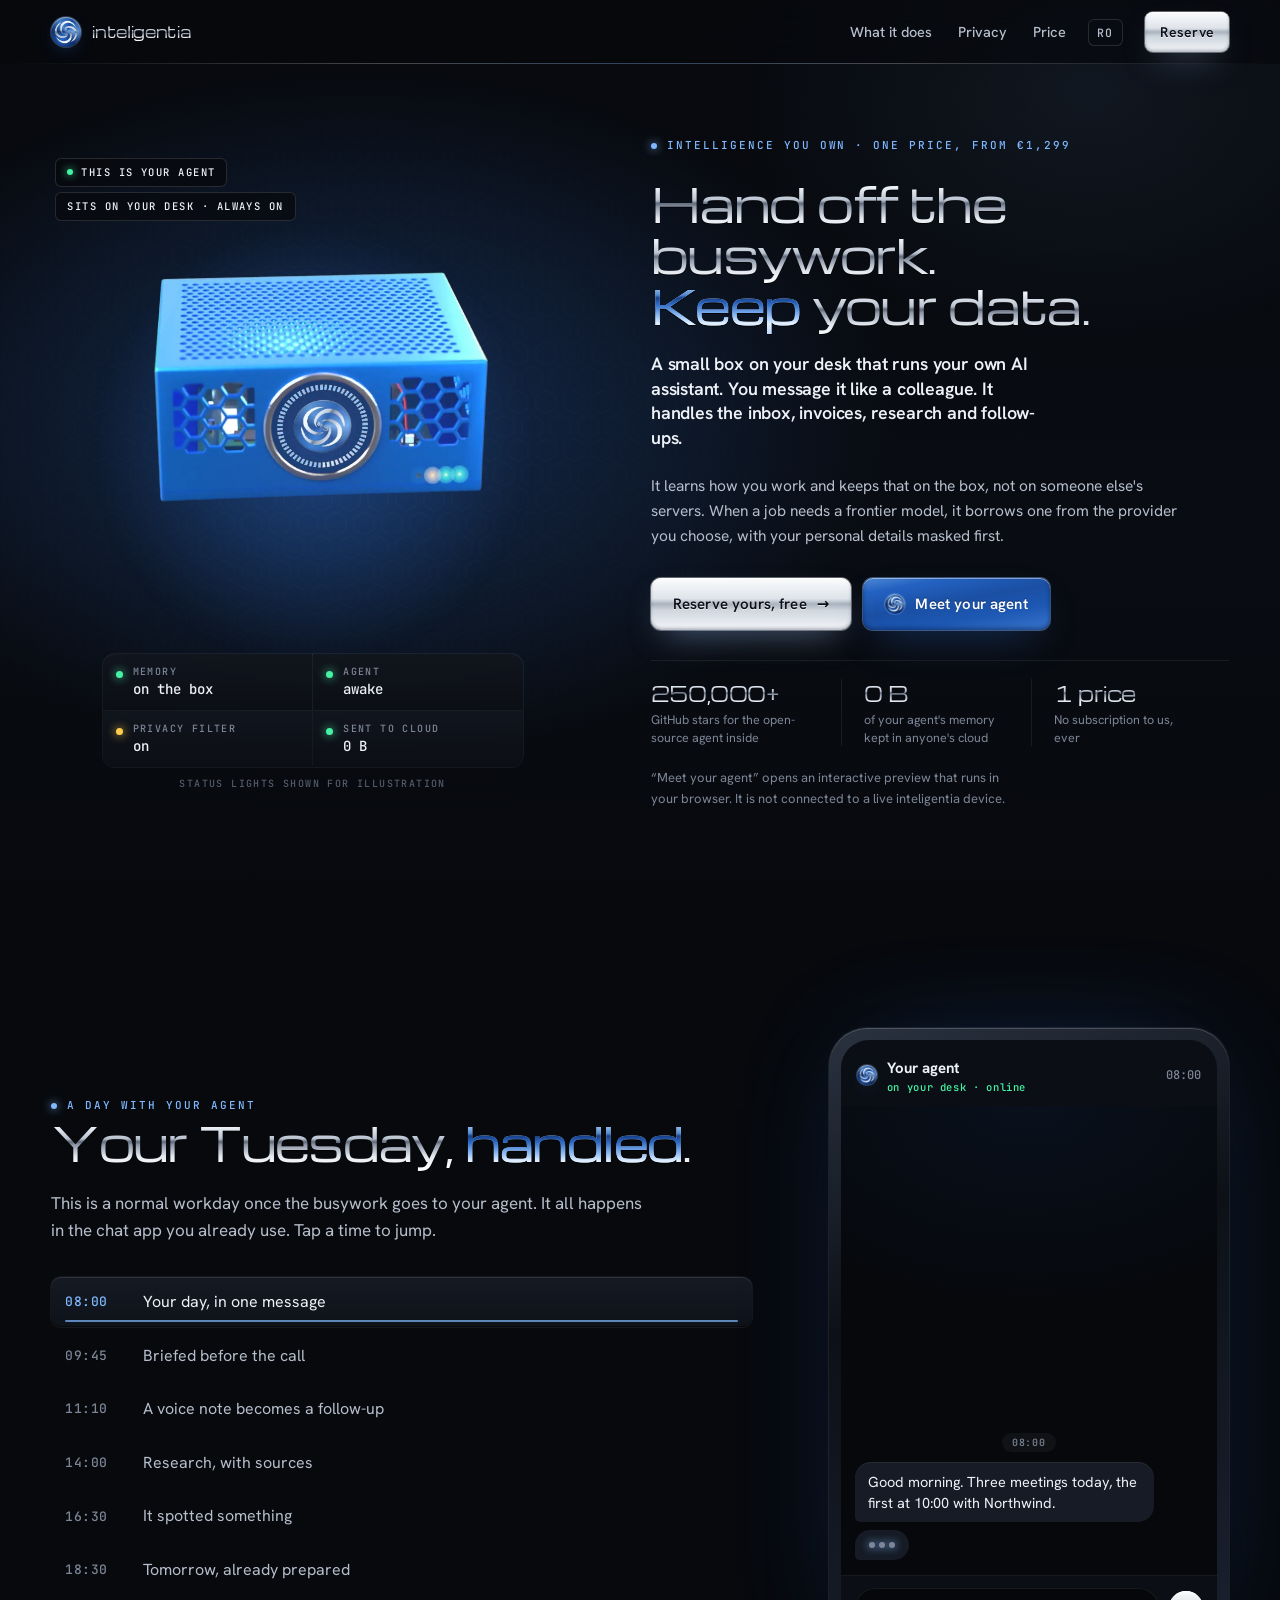
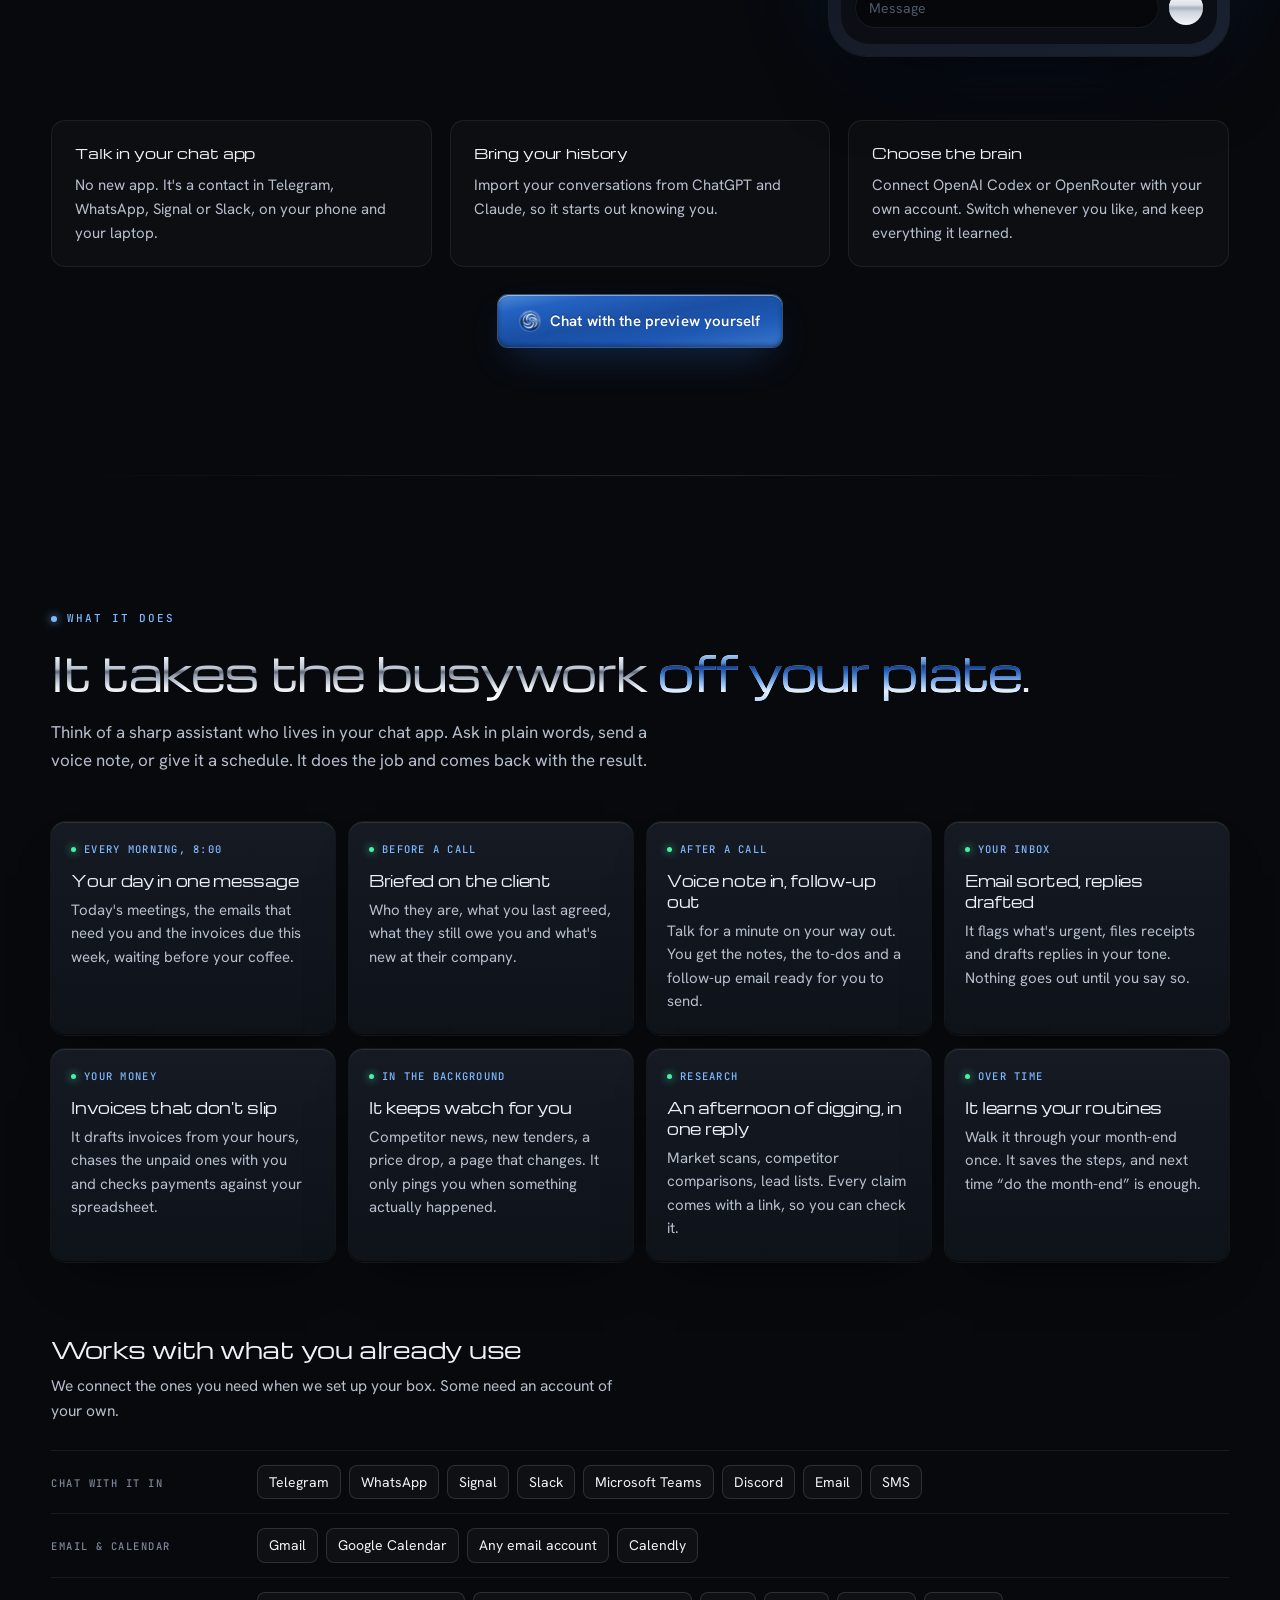
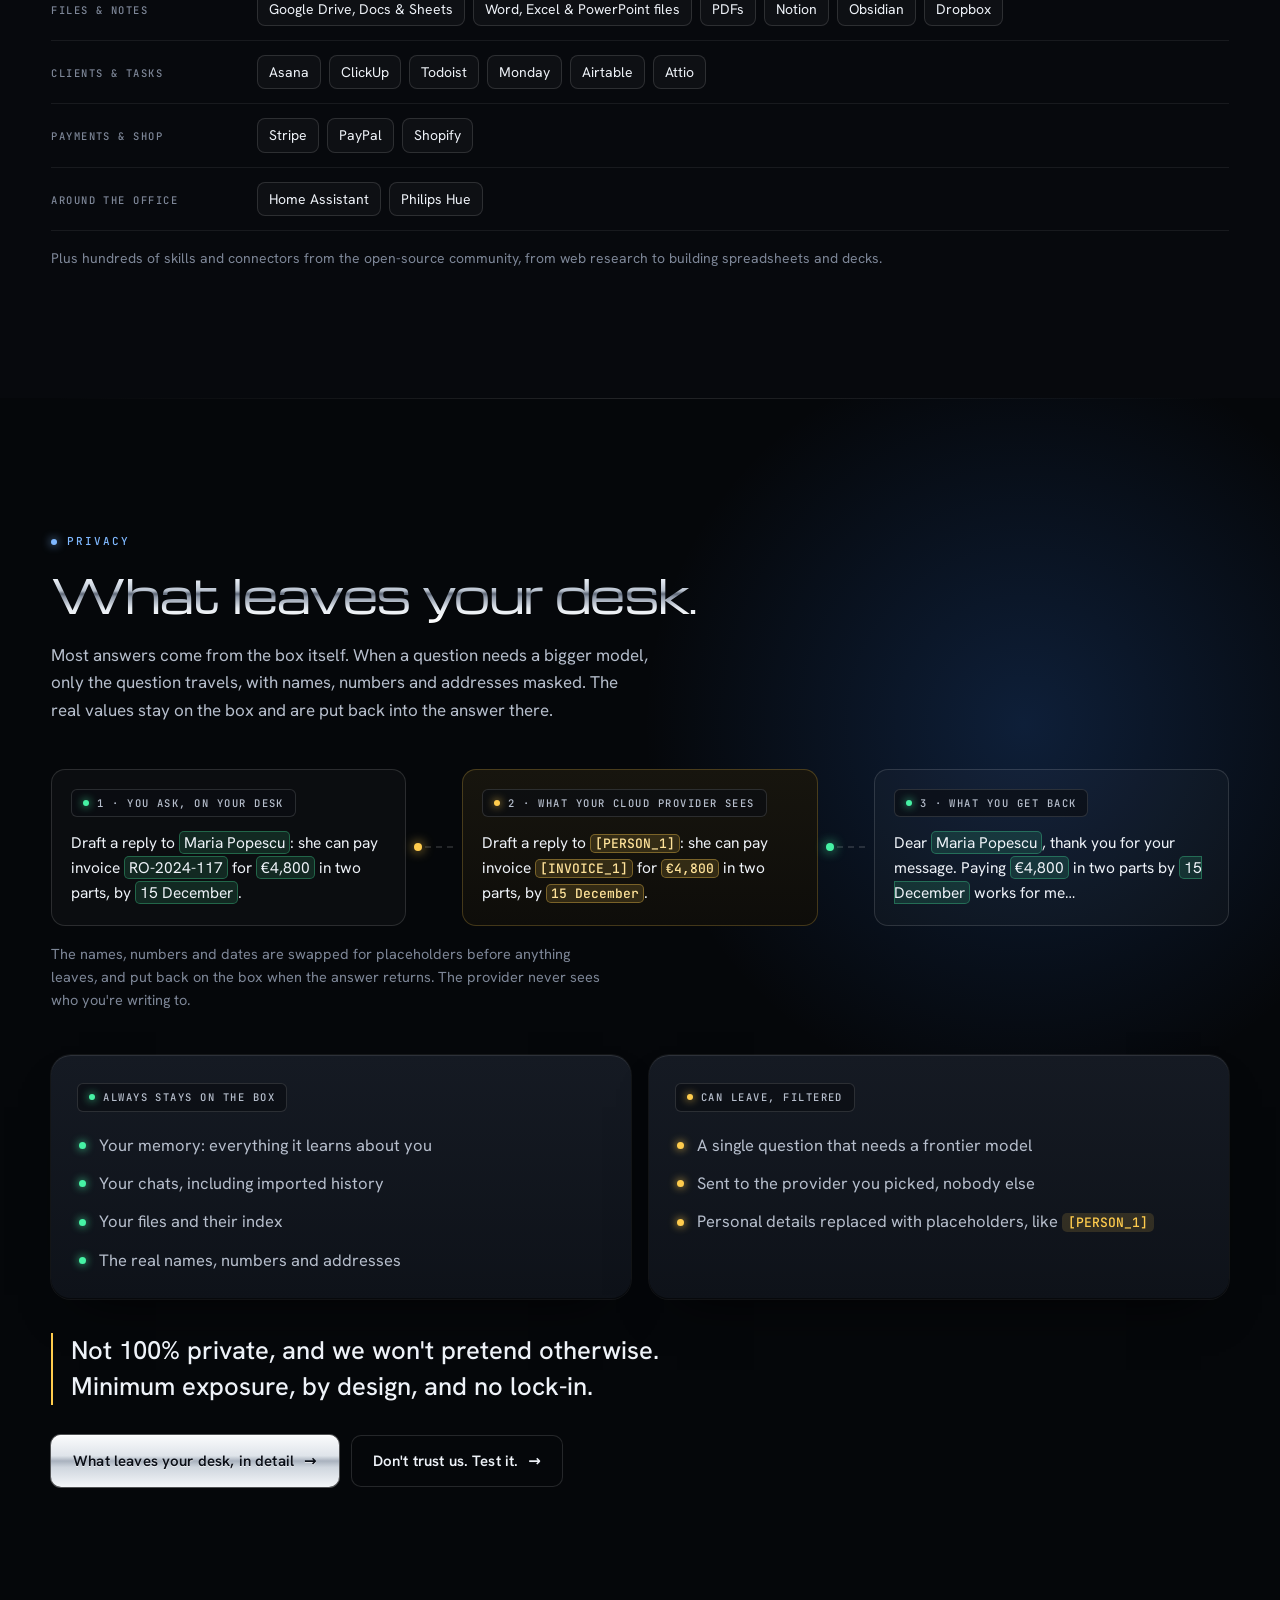
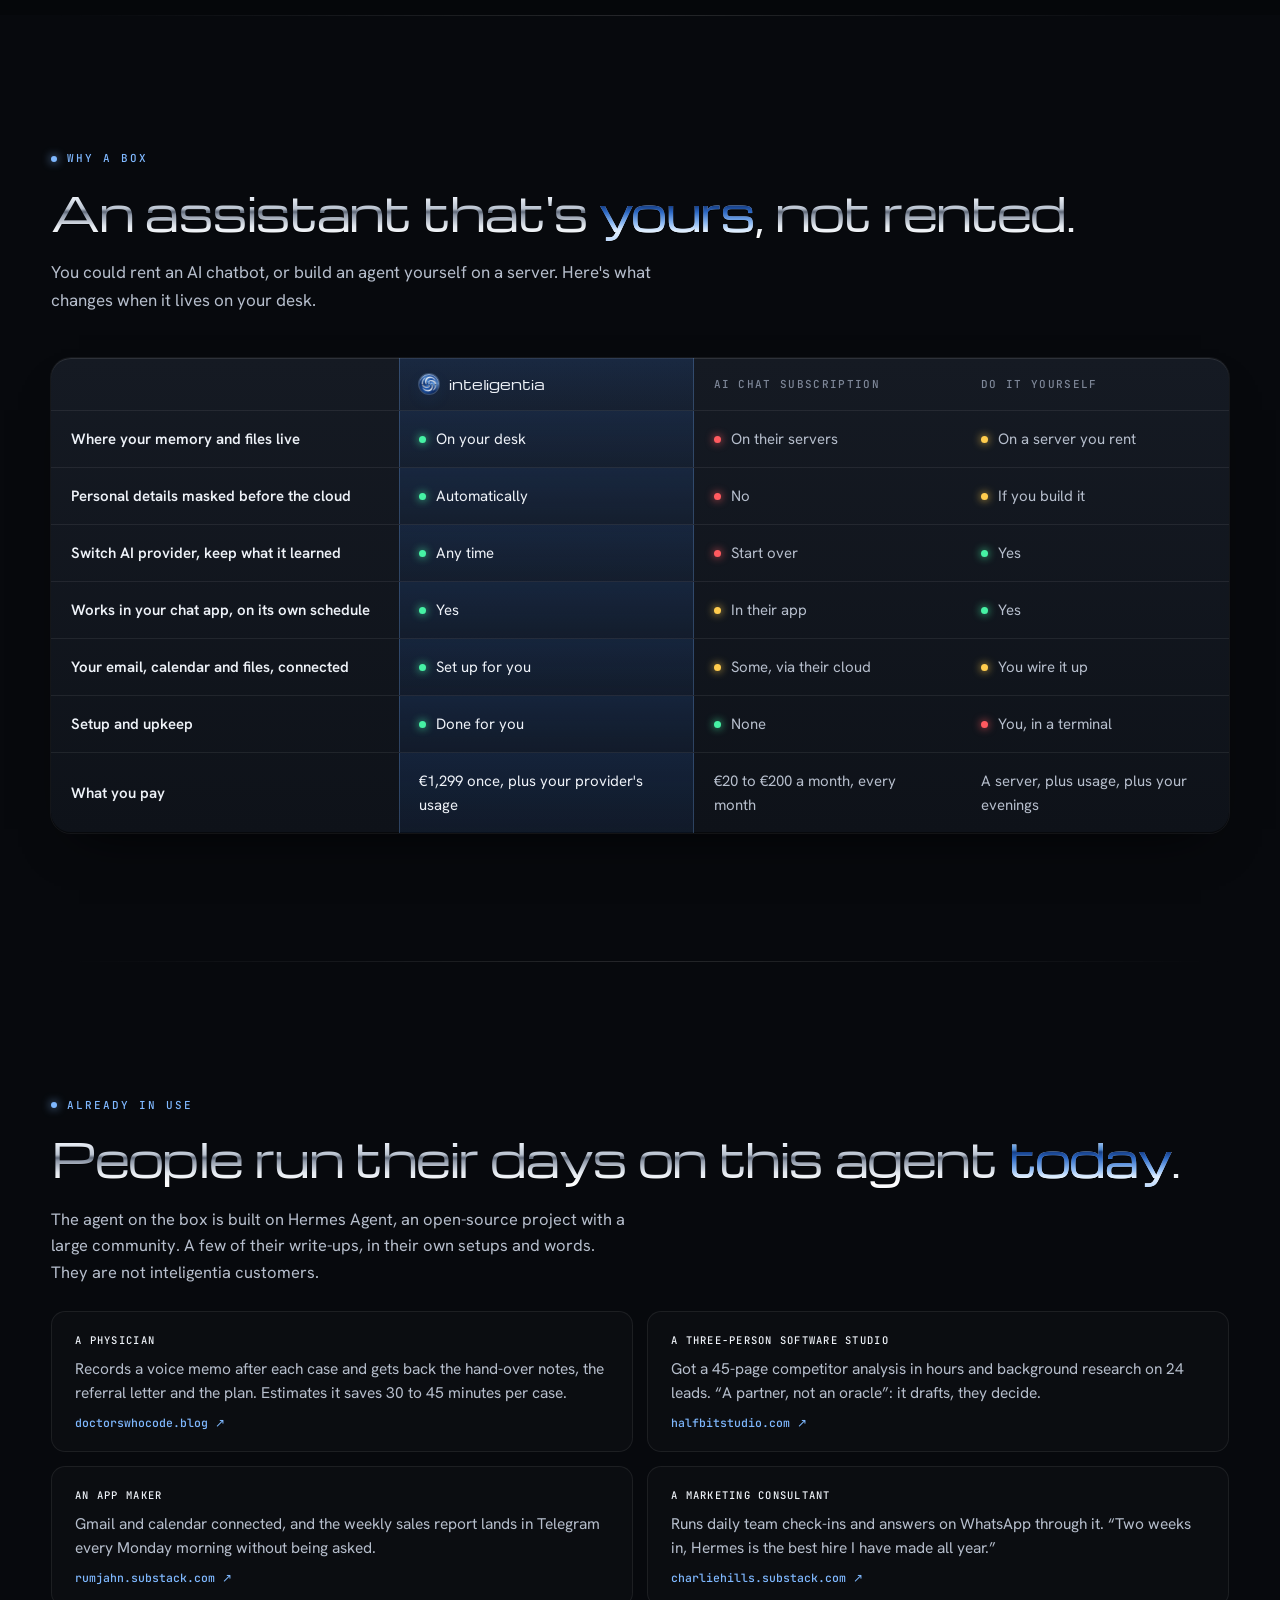
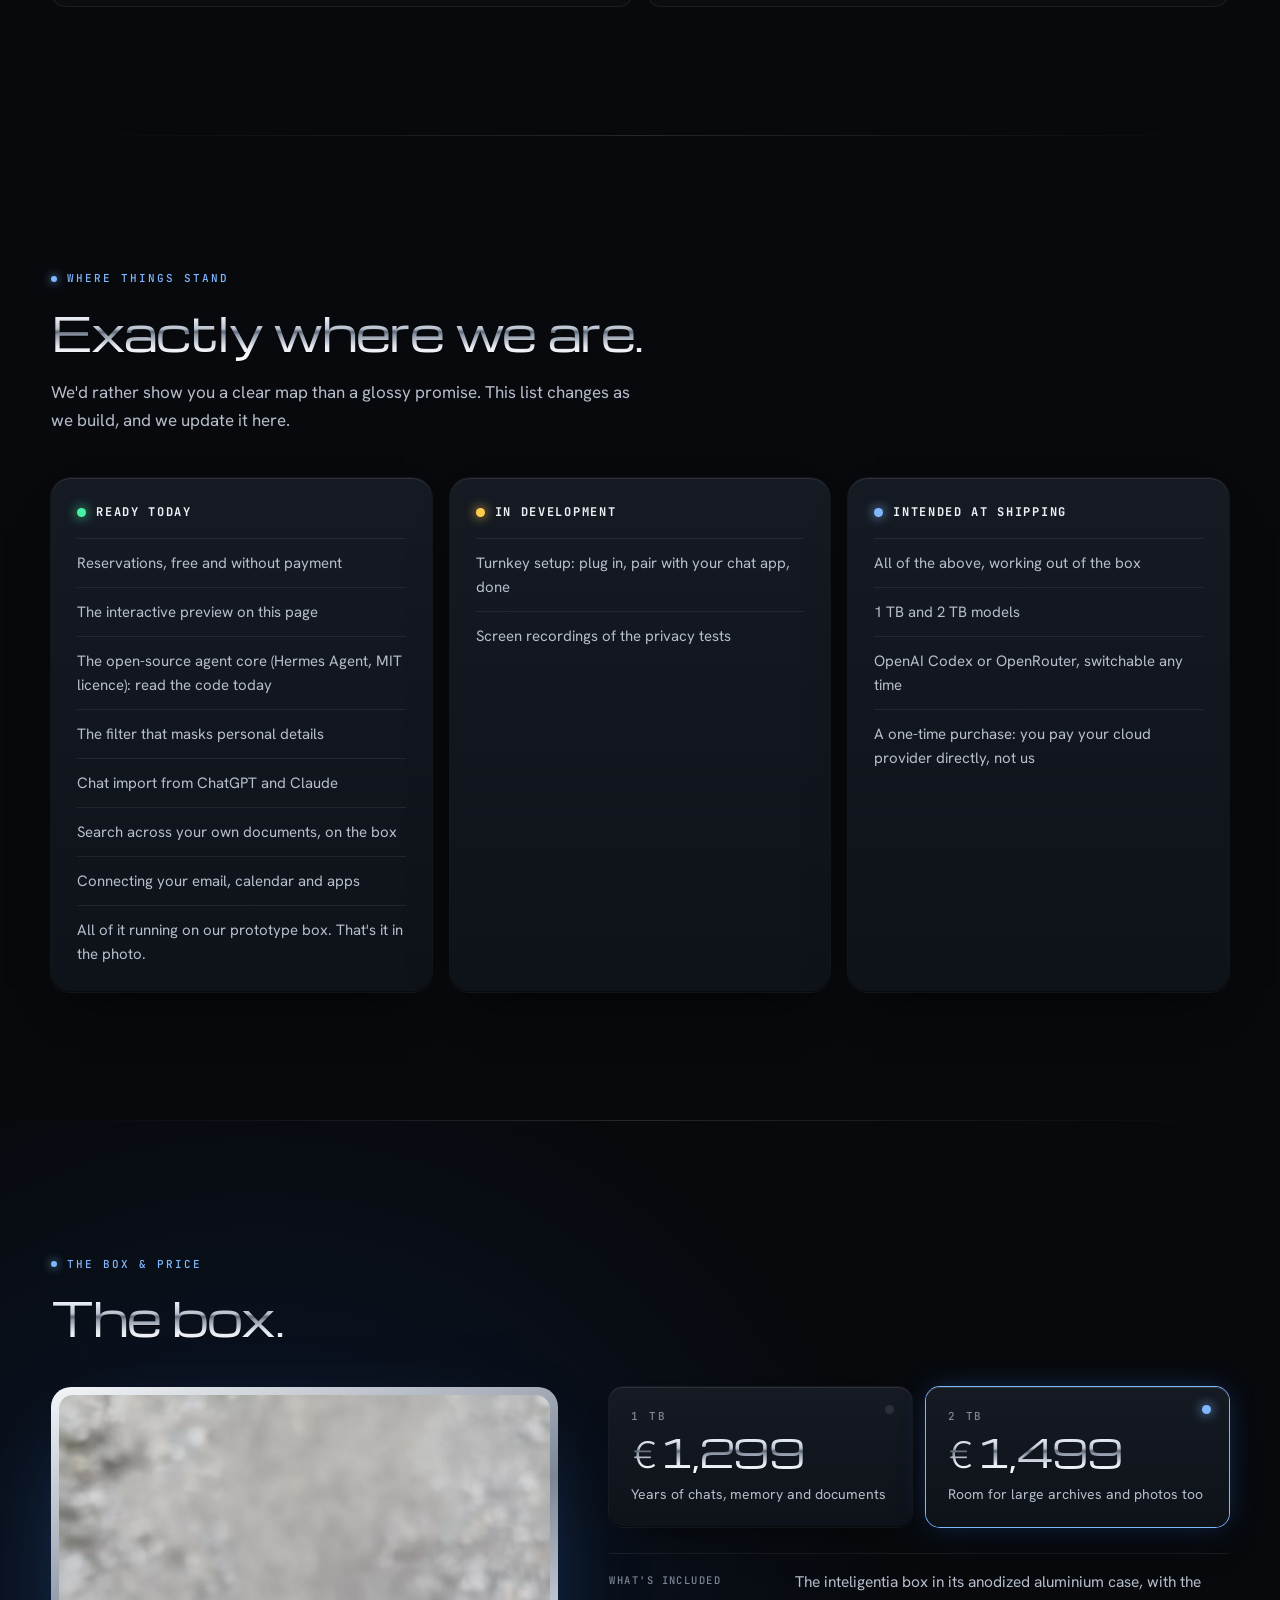
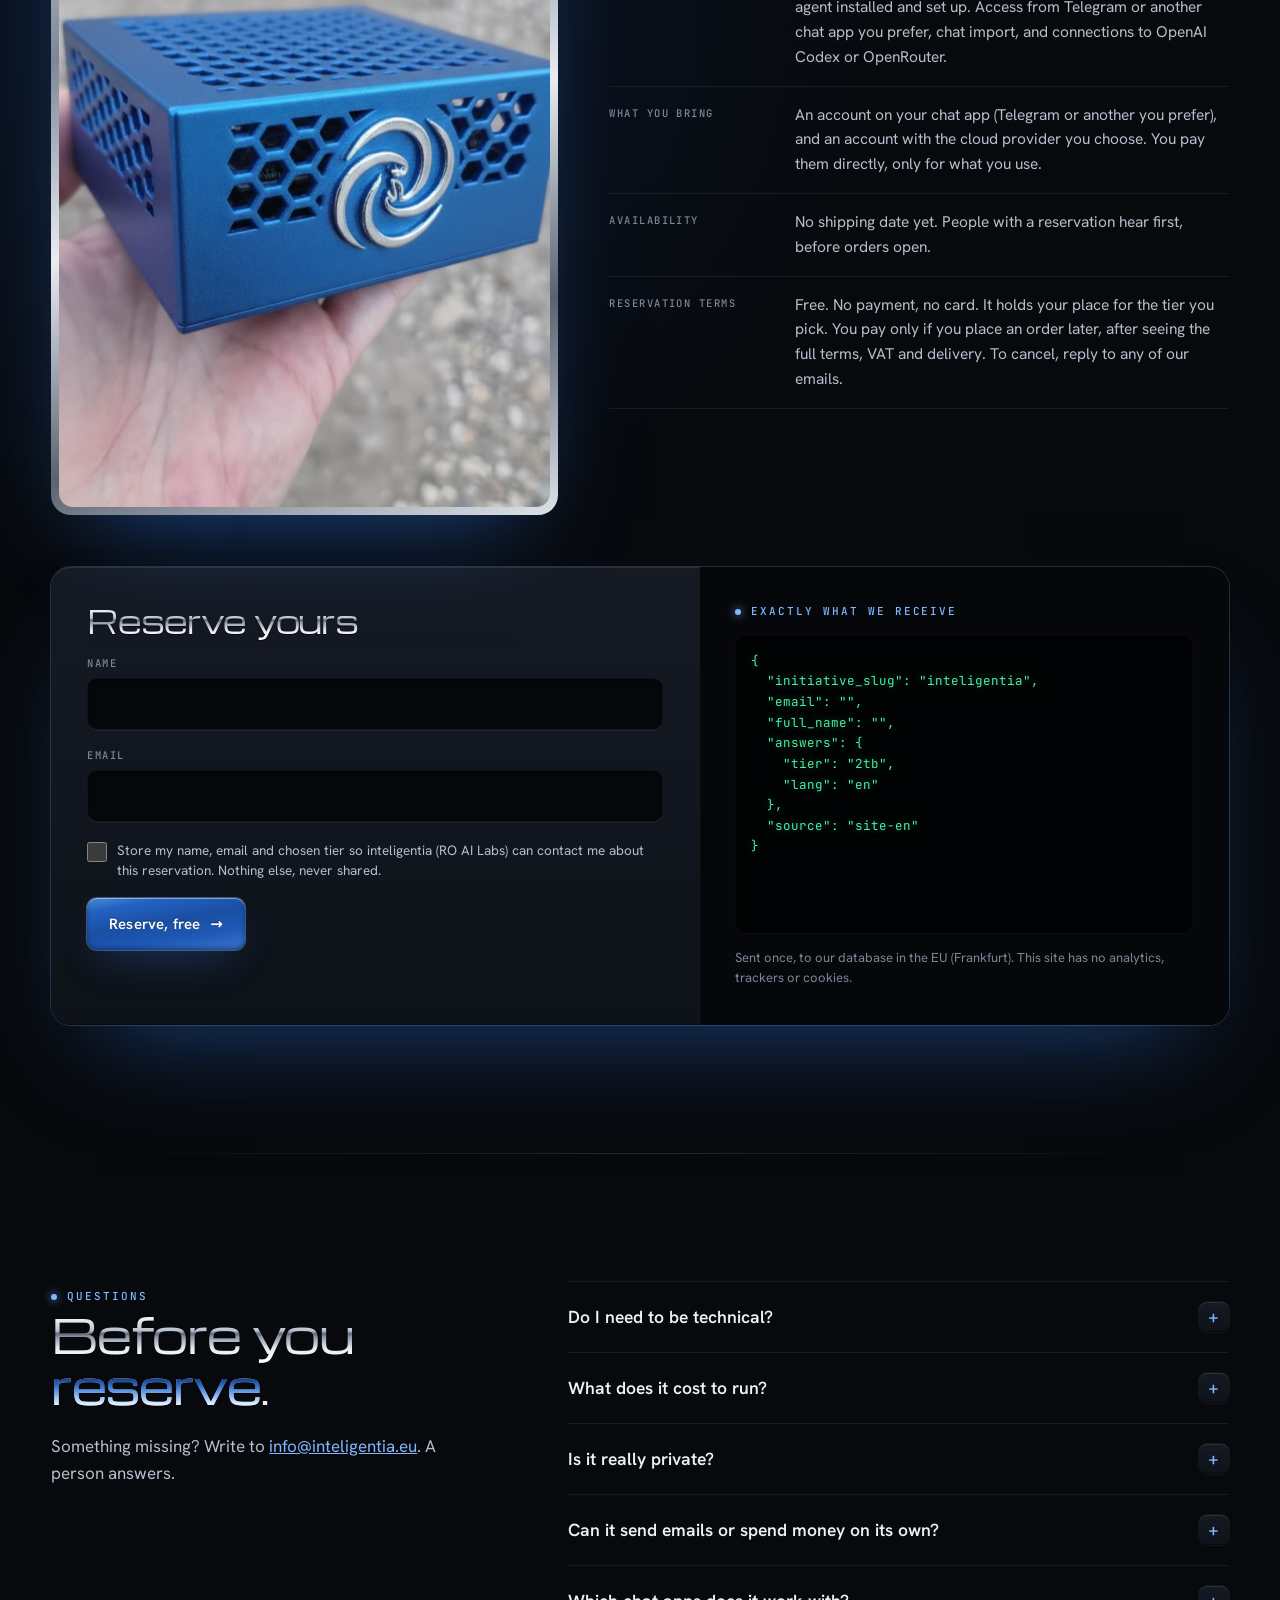
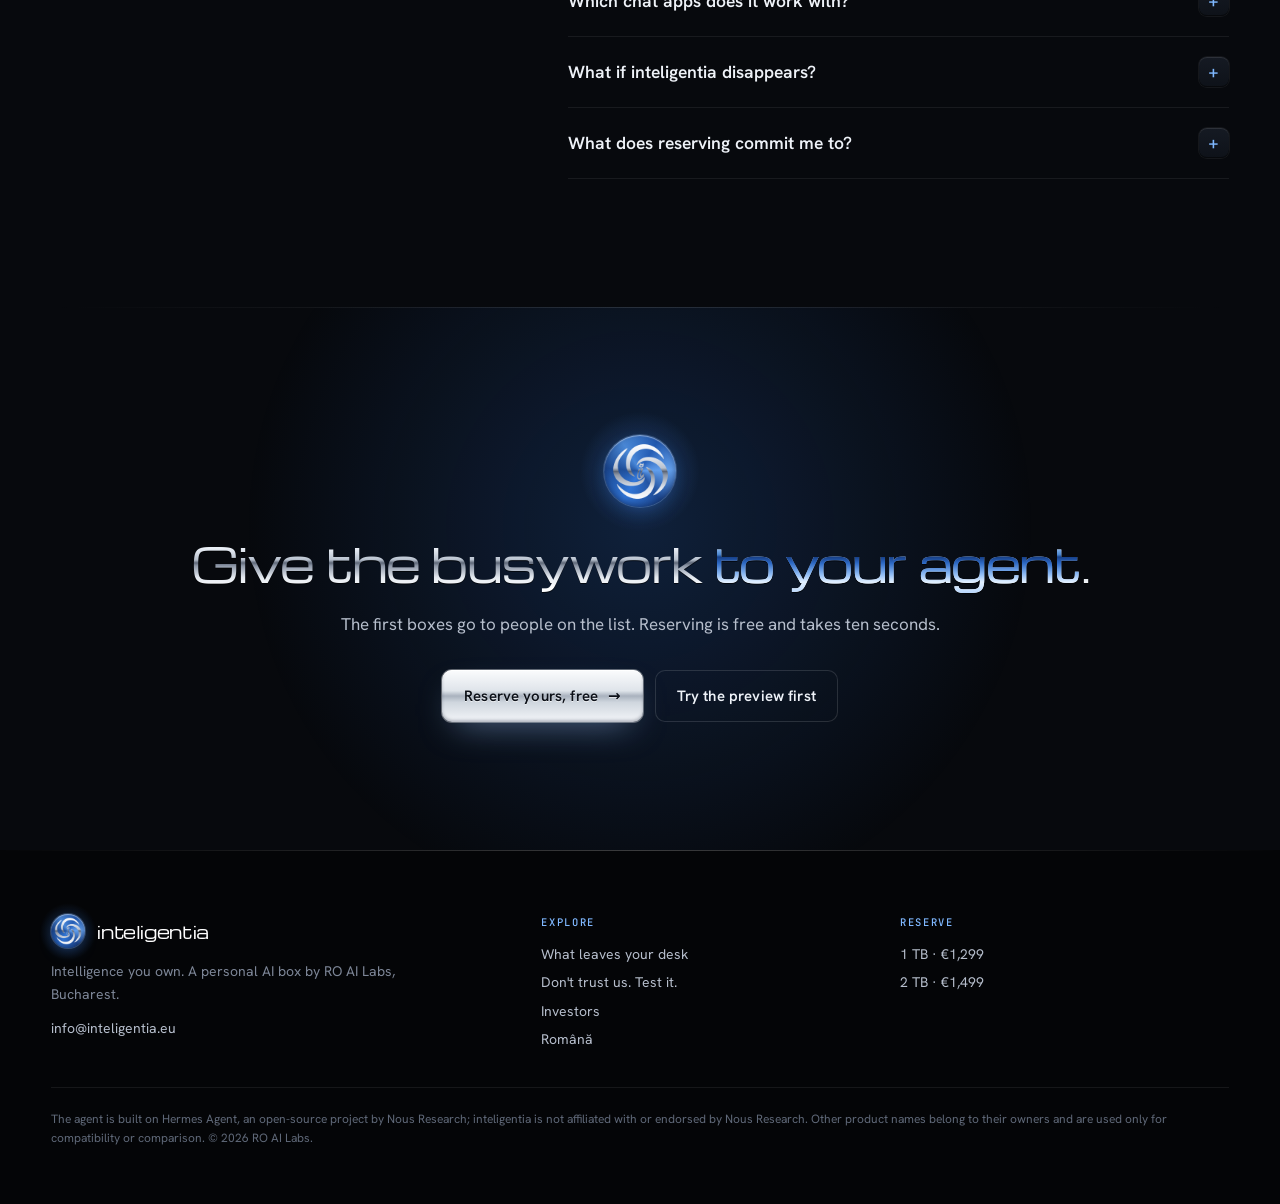
==== commit 6430a70f: "Tagline 'Intelligence you own' in titles, hero and footers; RO: Rezervă-ți unul" ====
--- a/index.html
+++ b/index.html
@@ -3,12 +3,12 @@
 <head>
 <meta charset="UTF-8">
 <meta name="viewport" content="width=device-width, initial-scale=1, interactive-widget=resizes-content">
-<title>inteligentia · Your own AI agent, on your desk</title>
+<title>inteligentia · Intelligence you own</title>
 <meta name="description" content="A personal AI agent running on a small computer on your desk. Your memory, chats and work files stay with you; hard questions go to the cloud model you choose, with personal details masked first. From €1,299.">
 <link rel="canonical" href="https://inteligentia.eu/">
 <link rel="alternate" hreflang="en" href="https://inteligentia.eu/">
 <link rel="alternate" hreflang="ro" href="https://inteligentia.eu/index-ro.html">
-<meta property="og:title" content="inteligentia · Your own AI agent, on your desk">
+<meta property="og:title" content="inteligentia · Intelligence you own">
 <meta property="og:description" content="A personal AI agent running on a small computer on your desk. Memory, chats and work files stay with you.">
 <meta property="og:image" content="https://inteligentia.eu/assets/img/og-box.jpg">
 <meta property="og:type" content="website">
@@ -59,7 +59,7 @@
         </figcaption>
       </figure>
       <div class="hero-copy">
-        <p class="kicker">Your own AI agent · one price, from €1,299</p>
+        <p class="kicker">Intelligence you own · one price, from €1,299</p>
         <h1 id="hero-title" class="d d-xl">Hand off the busywork. <em>Keep</em> your data.</h1>
         <p class="category">A small box on your desk that runs your own AI assistant. You message it like a colleague. It handles the inbox, invoices, research and follow-ups.</p>
         <p class="lede">It learns how you work and keeps that on the box, not on someone else's servers. When a job needs a frontier model, it borrows one from the provider you choose, with your personal details masked first.</p>
@@ -526,7 +526,7 @@
   <div class="wrap">
     <div>
       <div class="brandline"><span class="orb" aria-hidden="true"></span> inteligentia</div>
-      <p style="margin-top:12px;max-width:44ch">Your agent, on your desk. A personal AI box by RO AI Labs, Bucharest.</p>
+      <p style="margin-top:12px;max-width:44ch">Intelligence you own. A personal AI box by RO AI Labs, Bucharest.</p>
       <p style="margin-top:12px"><a href="mailto:info@inteligentia.eu">info@inteligentia.eu</a></p>
     </div>
     <div>
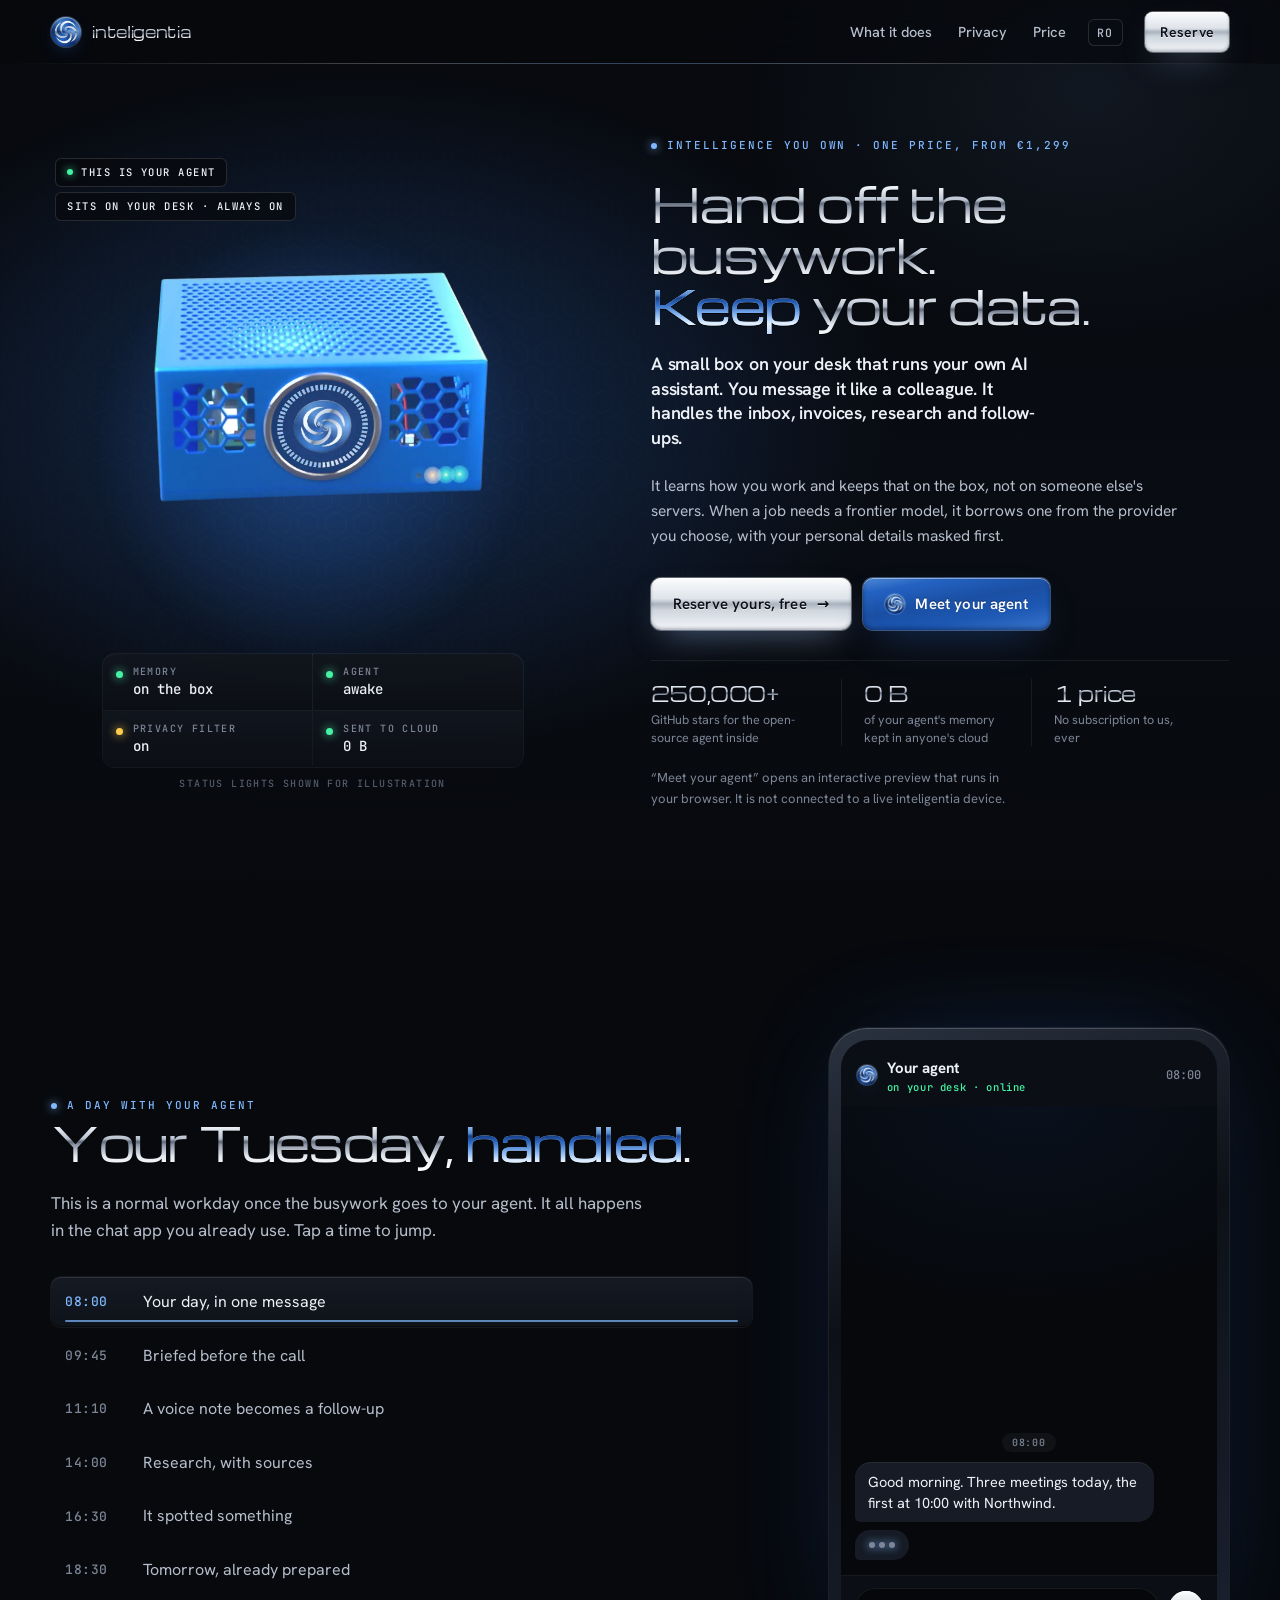
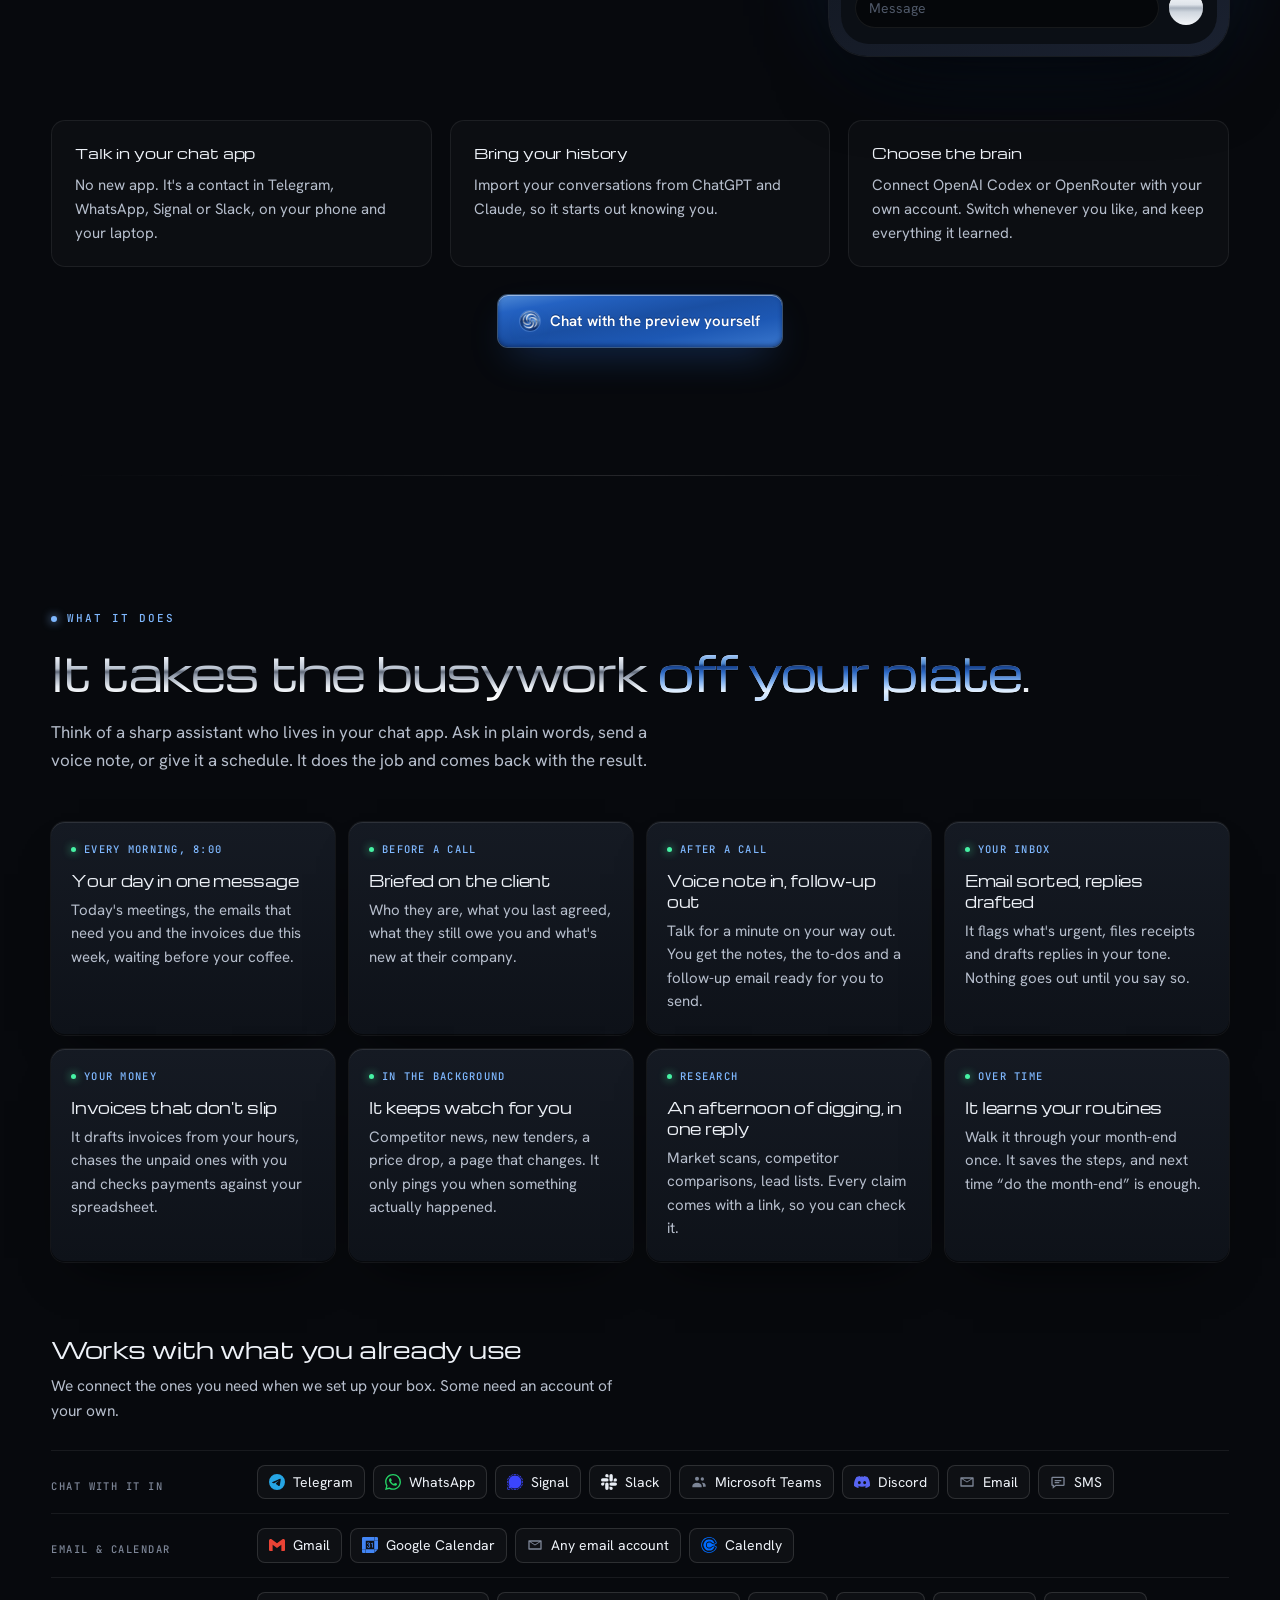
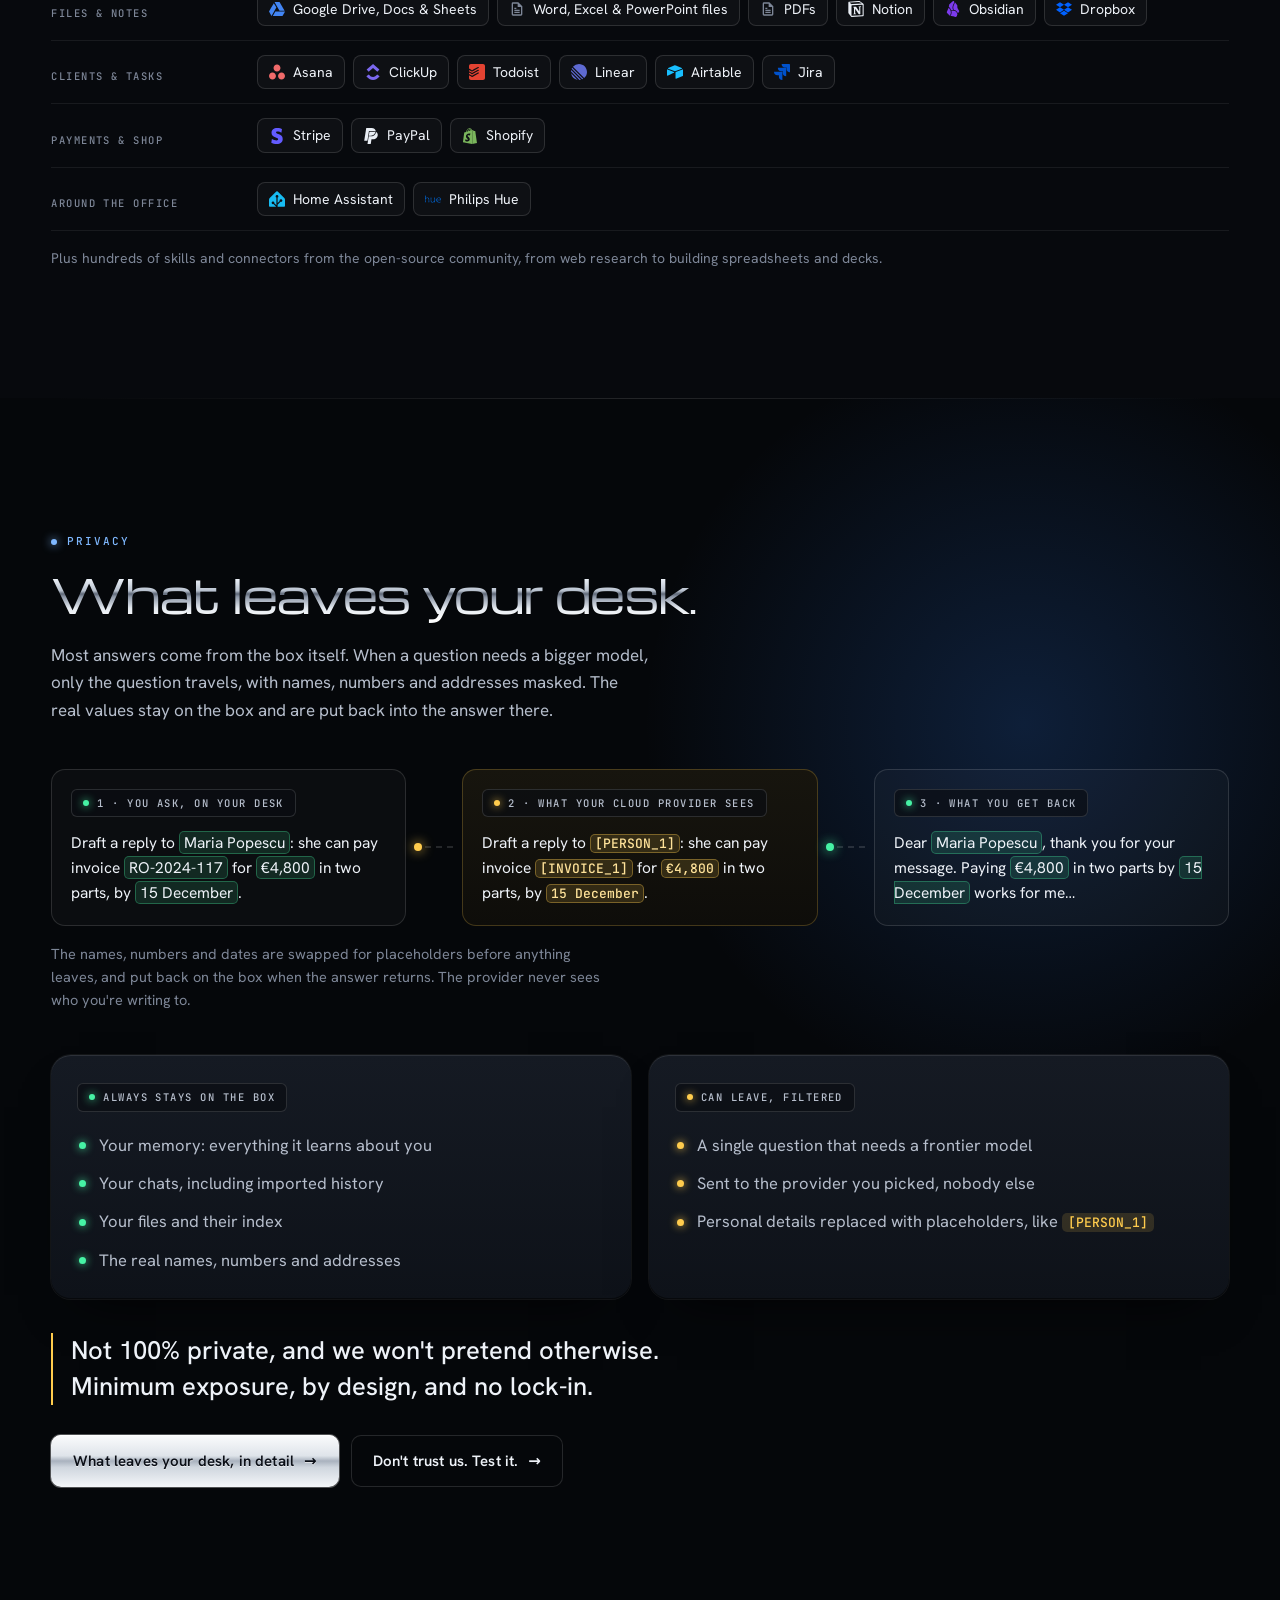
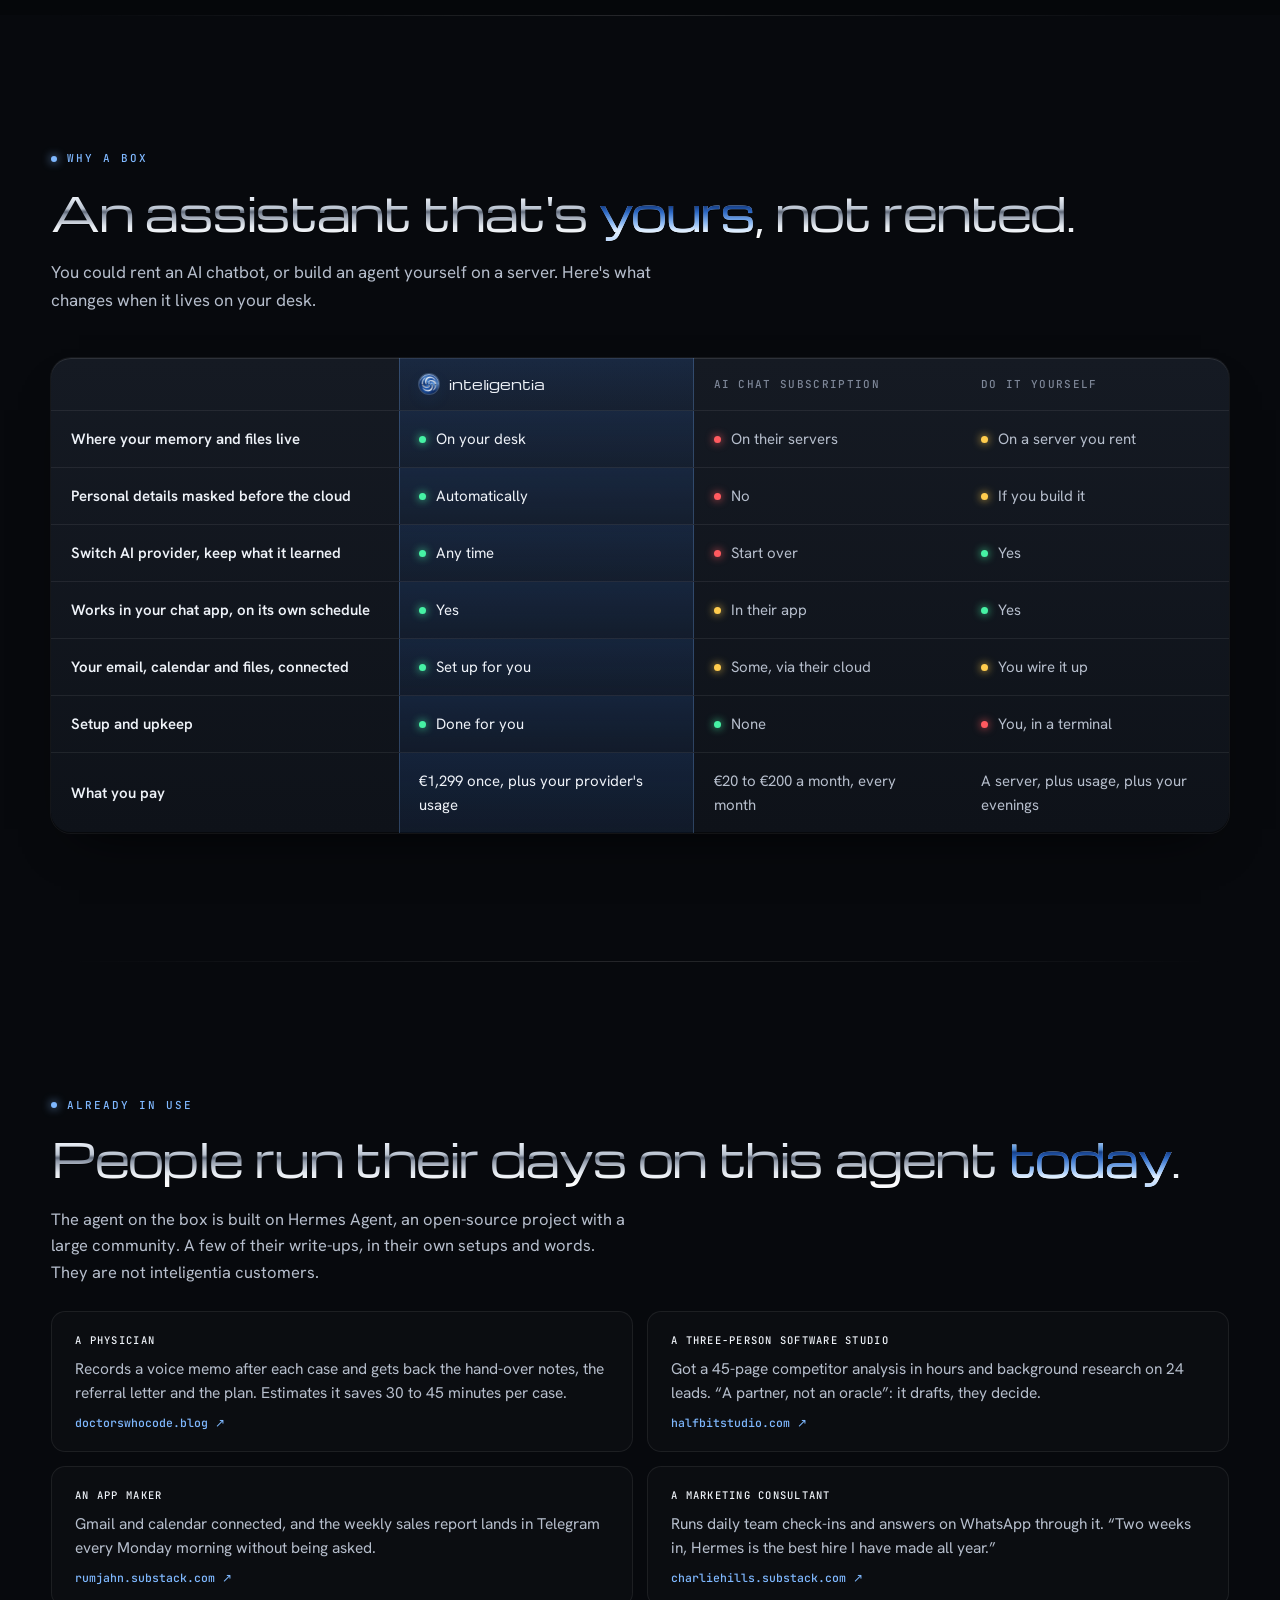
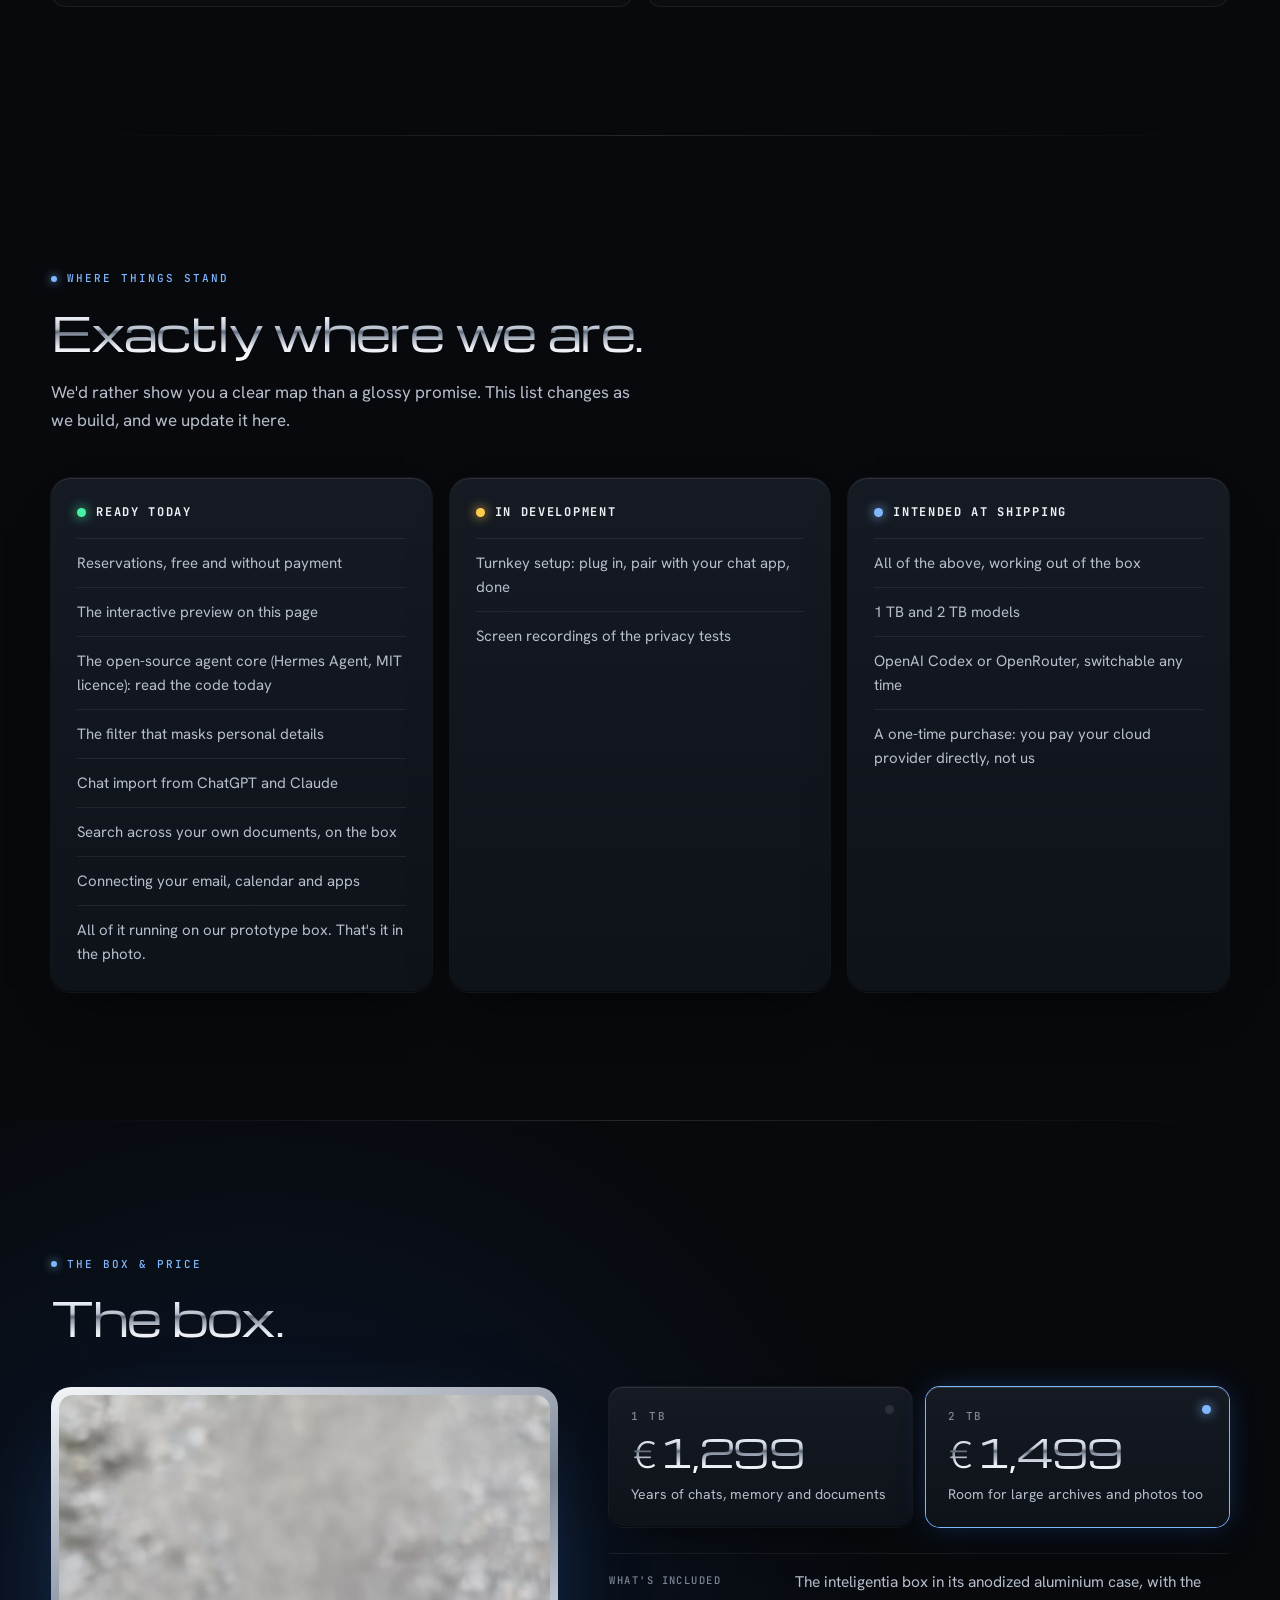
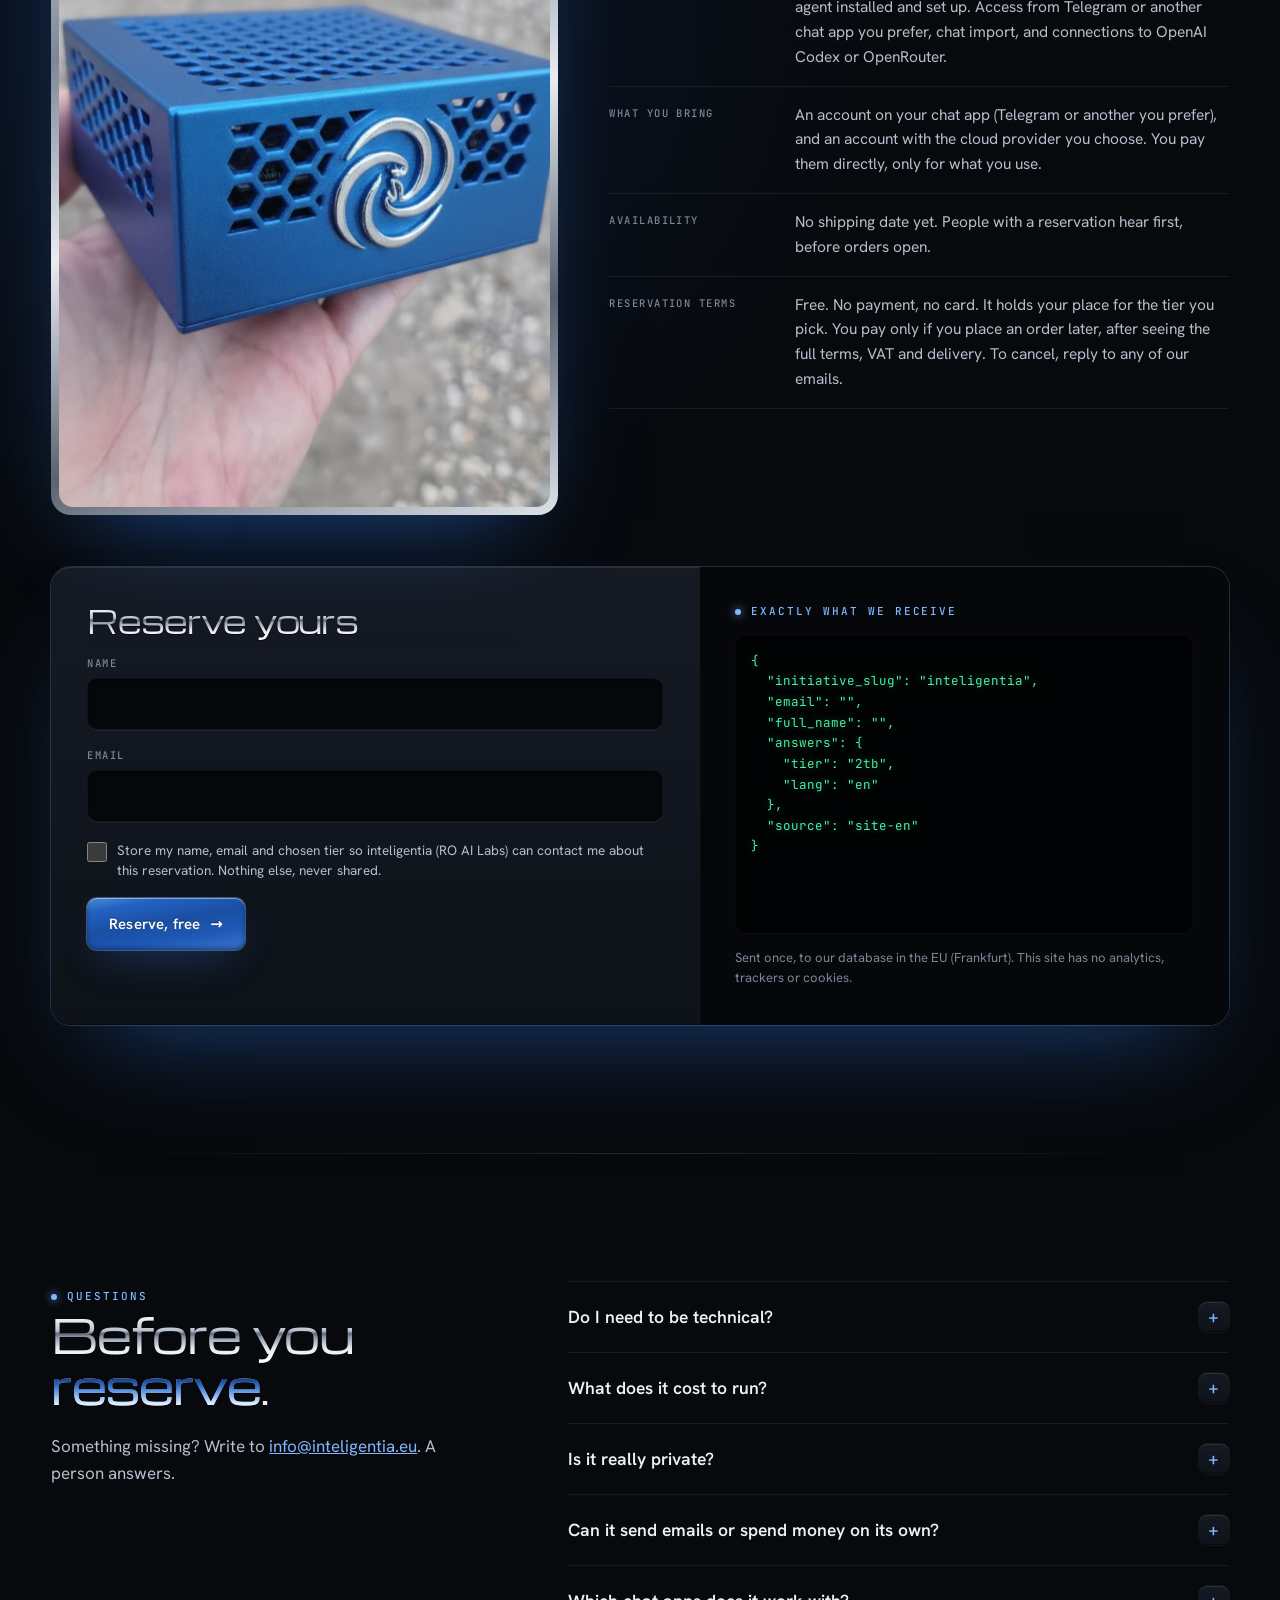
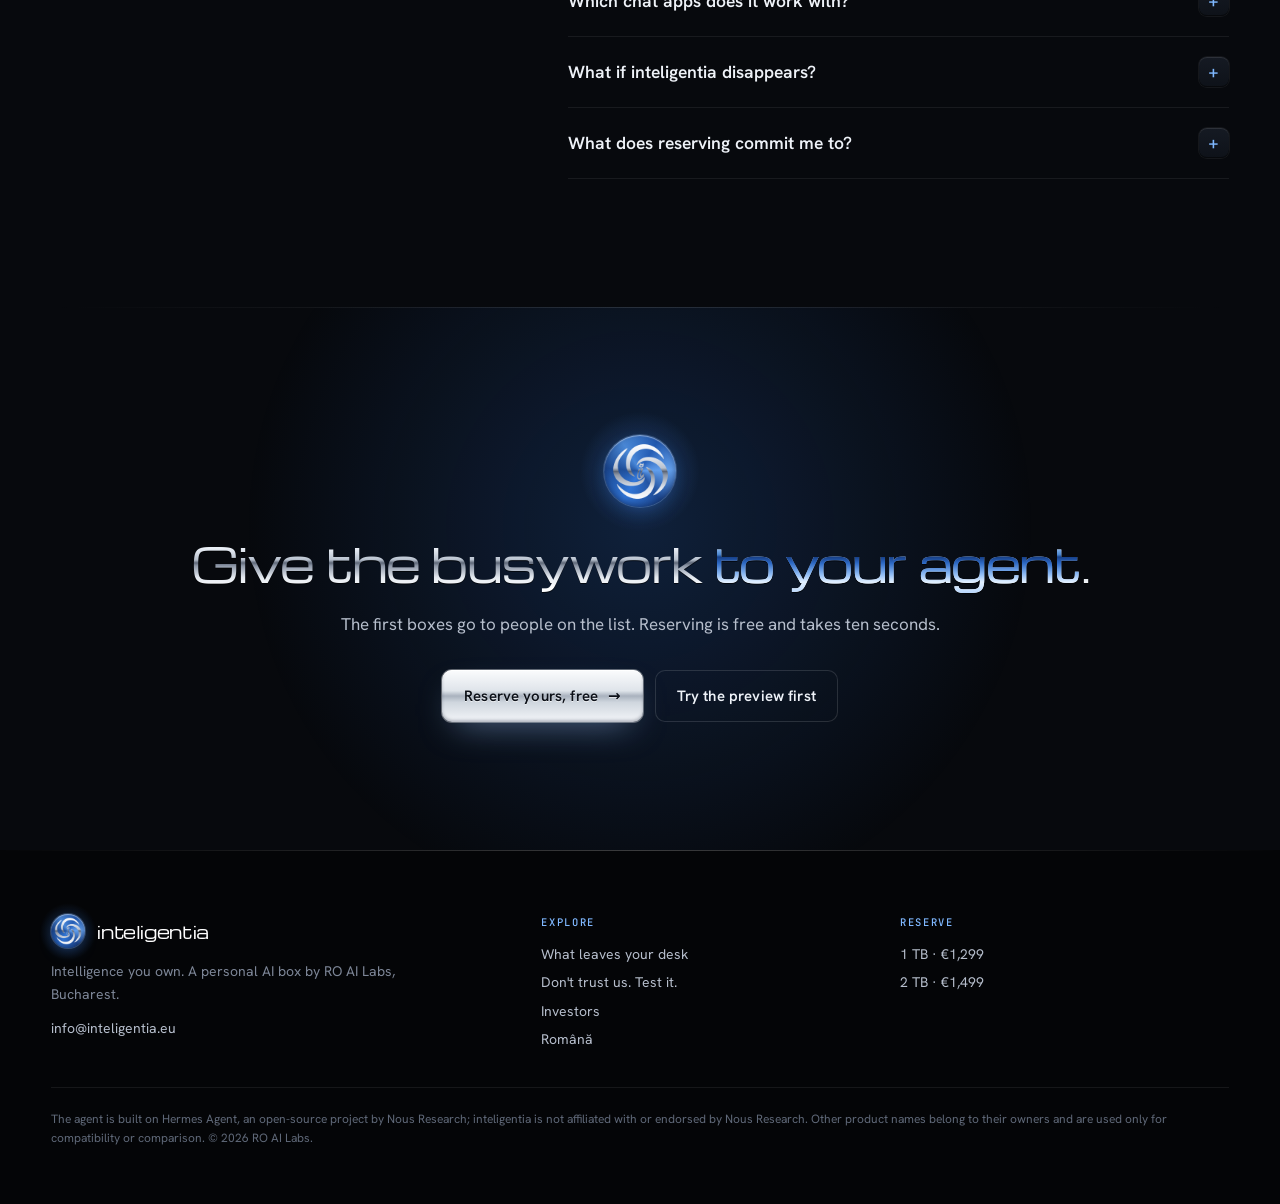
==== commit ed9fe6de: "Works with: brand logos on every app chip (self-hosted Simple Icons sprite); Linear and Jira replace" ====
--- a/index.html
+++ b/index.html
@@ -213,12 +213,12 @@
           <p>We connect the ones you need when we set up your box. Some need an account of your own.</p>
         </div>
         <dl>
-          <div><dt>Chat with it in</dt><dd><span>Telegram</span><span>WhatsApp</span><span>Signal</span><span>Slack</span><span>Microsoft Teams</span><span>Discord</span><span>Email</span><span>SMS</span></dd></div>
-          <div><dt>Email &amp; calendar</dt><dd><span>Gmail</span><span>Google Calendar</span><span>Any email account</span><span>Calendly</span></dd></div>
-          <div><dt>Files &amp; notes</dt><dd><span>Google Drive, Docs &amp; Sheets</span><span>Word, Excel &amp; PowerPoint files</span><span>PDFs</span><span>Notion</span><span>Obsidian</span><span>Dropbox</span></dd></div>
-          <div><dt>Clients &amp; tasks</dt><dd><span>Asana</span><span>ClickUp</span><span>Todoist</span><span>Monday</span><span>Airtable</span><span>Attio</span></dd></div>
-          <div><dt>Payments &amp; shop</dt><dd><span>Stripe</span><span>PayPal</span><span>Shopify</span></dd></div>
-          <div><dt>Around the office</dt><dd><span>Home Assistant</span><span>Philips Hue</span></dd></div>
+          <div><dt>Chat with it in</dt><dd><span><svg class="ai" style="color:#26A5E4" aria-hidden="true"><use href="assets/img/apps.svg#telegram"/></svg>Telegram</span><span><svg class="ai" style="color:#25D366" aria-hidden="true"><use href="assets/img/apps.svg#whatsapp"/></svg>WhatsApp</span><span><svg class="ai" style="color:#3B45FD" aria-hidden="true"><use href="assets/img/apps.svg#signal"/></svg>Signal</span><span><svg class="ai" style="color:#e9eef5" aria-hidden="true"><use href="assets/img/apps.svg#slack"/></svg>Slack</span><span><svg class="ai g" aria-hidden="true"><use href="assets/img/apps.svg#team"/></svg>Microsoft Teams</span><span><svg class="ai" style="color:#5865F2" aria-hidden="true"><use href="assets/img/apps.svg#discord"/></svg>Discord</span><span><svg class="ai g" aria-hidden="true"><use href="assets/img/apps.svg#mail"/></svg>Email</span><span><svg class="ai g" aria-hidden="true"><use href="assets/img/apps.svg#chat"/></svg>SMS</span></dd></div>
+          <div><dt>Email &amp; calendar</dt><dd><span><svg class="ai" style="color:#EA4335" aria-hidden="true"><use href="assets/img/apps.svg#gmail"/></svg>Gmail</span><span><svg class="ai" style="color:#4285F4" aria-hidden="true"><use href="assets/img/apps.svg#googlecalendar"/></svg>Google Calendar</span><span><svg class="ai g" aria-hidden="true"><use href="assets/img/apps.svg#mail"/></svg>Any email account</span><span><svg class="ai" style="color:#006BFF" aria-hidden="true"><use href="assets/img/apps.svg#calendly"/></svg>Calendly</span></dd></div>
+          <div><dt>Files &amp; notes</dt><dd><span><svg class="ai" style="color:#4285F4" aria-hidden="true"><use href="assets/img/apps.svg#googledrive"/></svg>Google Drive, Docs &amp; Sheets</span><span><svg class="ai g" aria-hidden="true"><use href="assets/img/apps.svg#doc"/></svg>Word, Excel &amp; PowerPoint files</span><span><svg class="ai g" aria-hidden="true"><use href="assets/img/apps.svg#doc"/></svg>PDFs</span><span><svg class="ai" style="color:#e9eef5" aria-hidden="true"><use href="assets/img/apps.svg#notion"/></svg>Notion</span><span><svg class="ai" style="color:#7C3AED" aria-hidden="true"><use href="assets/img/apps.svg#obsidian"/></svg>Obsidian</span><span><svg class="ai" style="color:#0061FF" aria-hidden="true"><use href="assets/img/apps.svg#dropbox"/></svg>Dropbox</span></dd></div>
+          <div><dt>Clients &amp; tasks</dt><dd><span><svg class="ai" style="color:#F06A6A" aria-hidden="true"><use href="assets/img/apps.svg#asana"/></svg>Asana</span><span><svg class="ai" style="color:#7B68EE" aria-hidden="true"><use href="assets/img/apps.svg#clickup"/></svg>ClickUp</span><span><svg class="ai" style="color:#E44332" aria-hidden="true"><use href="assets/img/apps.svg#todoist"/></svg>Todoist</span><span><svg class="ai" style="color:#5E6AD2" aria-hidden="true"><use href="assets/img/apps.svg#linear"/></svg>Linear</span><span><svg class="ai" style="color:#18BFFF" aria-hidden="true"><use href="assets/img/apps.svg#airtable"/></svg>Airtable</span><span><svg class="ai" style="color:#0052CC" aria-hidden="true"><use href="assets/img/apps.svg#jira"/></svg>Jira</span></dd></div>
+          <div><dt>Payments &amp; shop</dt><dd><span><svg class="ai" style="color:#635BFF" aria-hidden="true"><use href="assets/img/apps.svg#stripe"/></svg>Stripe</span><span><svg class="ai" style="color:#e9eef5" aria-hidden="true"><use href="assets/img/apps.svg#paypal"/></svg>PayPal</span><span><svg class="ai" style="color:#7AB55C" aria-hidden="true"><use href="assets/img/apps.svg#shopify"/></svg>Shopify</span></dd></div>
+          <div><dt>Around the office</dt><dd><span><svg class="ai" style="color:#18BCF2" aria-hidden="true"><use href="assets/img/apps.svg#homeassistant"/></svg>Home Assistant</span><span><svg class="ai" style="color:#0065D3" aria-hidden="true"><use href="assets/img/apps.svg#philipshue"/></svg>Philips Hue</span></dd></div>
         </dl>
         <p class="apps-more">Plus hundreds of skills and connectors from the open-source community, from web research to building spreadsheets and decks.</p>
       </div>
--- a/assets/css/persuade.css
+++ b/assets/css/persuade.css
@@ -164,3 +164,8 @@
   .jobs-hint { display: block; }
 }
 .jobs-hint { display: none; margin-top: 10px; font: 500 10.5px var(--mono); letter-spacing: .12em; text-transform: uppercase; color: var(--muted); }
+
+/* app logos in the "works with" chips */
+.apps dd span { display: inline-flex; align-items: center; gap: 8px; }
+.apps .ai { width: 16px; height: 16px; flex: none; fill: currentColor; }
+.apps .ai.g { color: var(--muted); }
